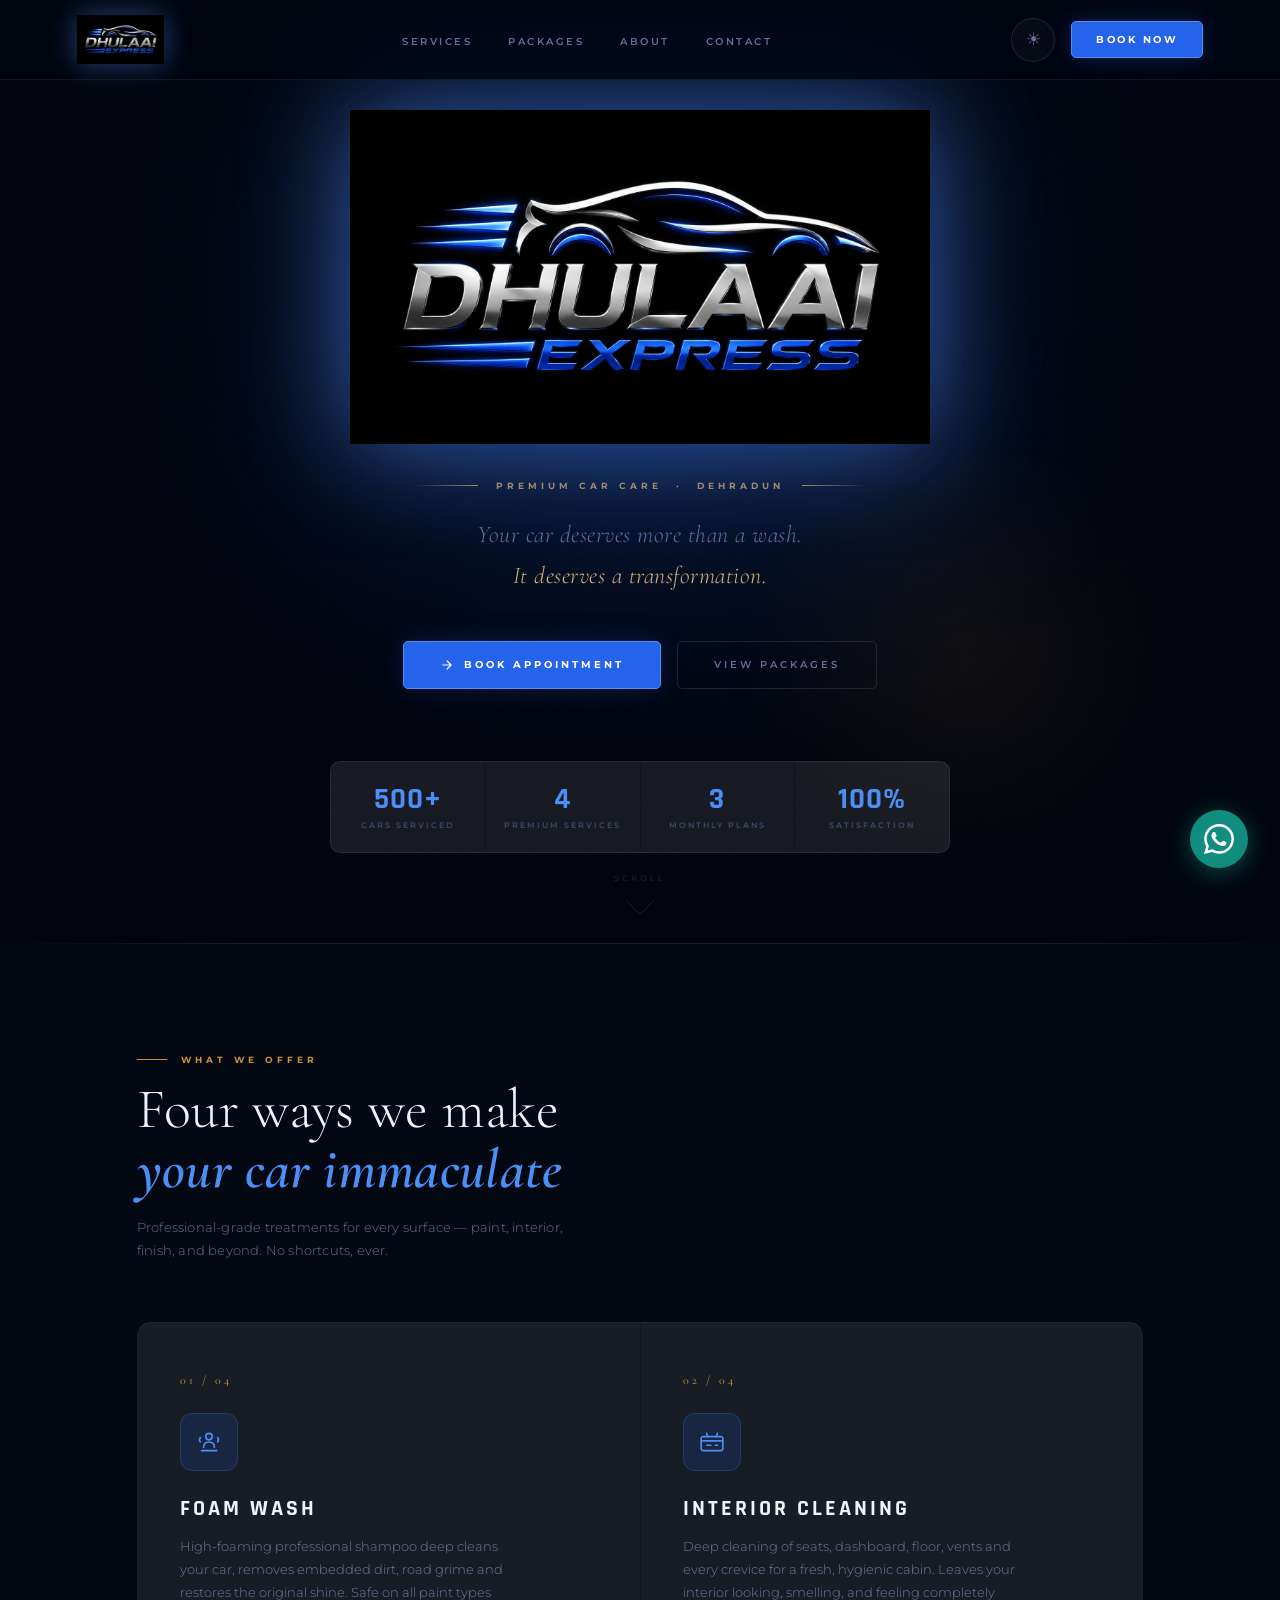
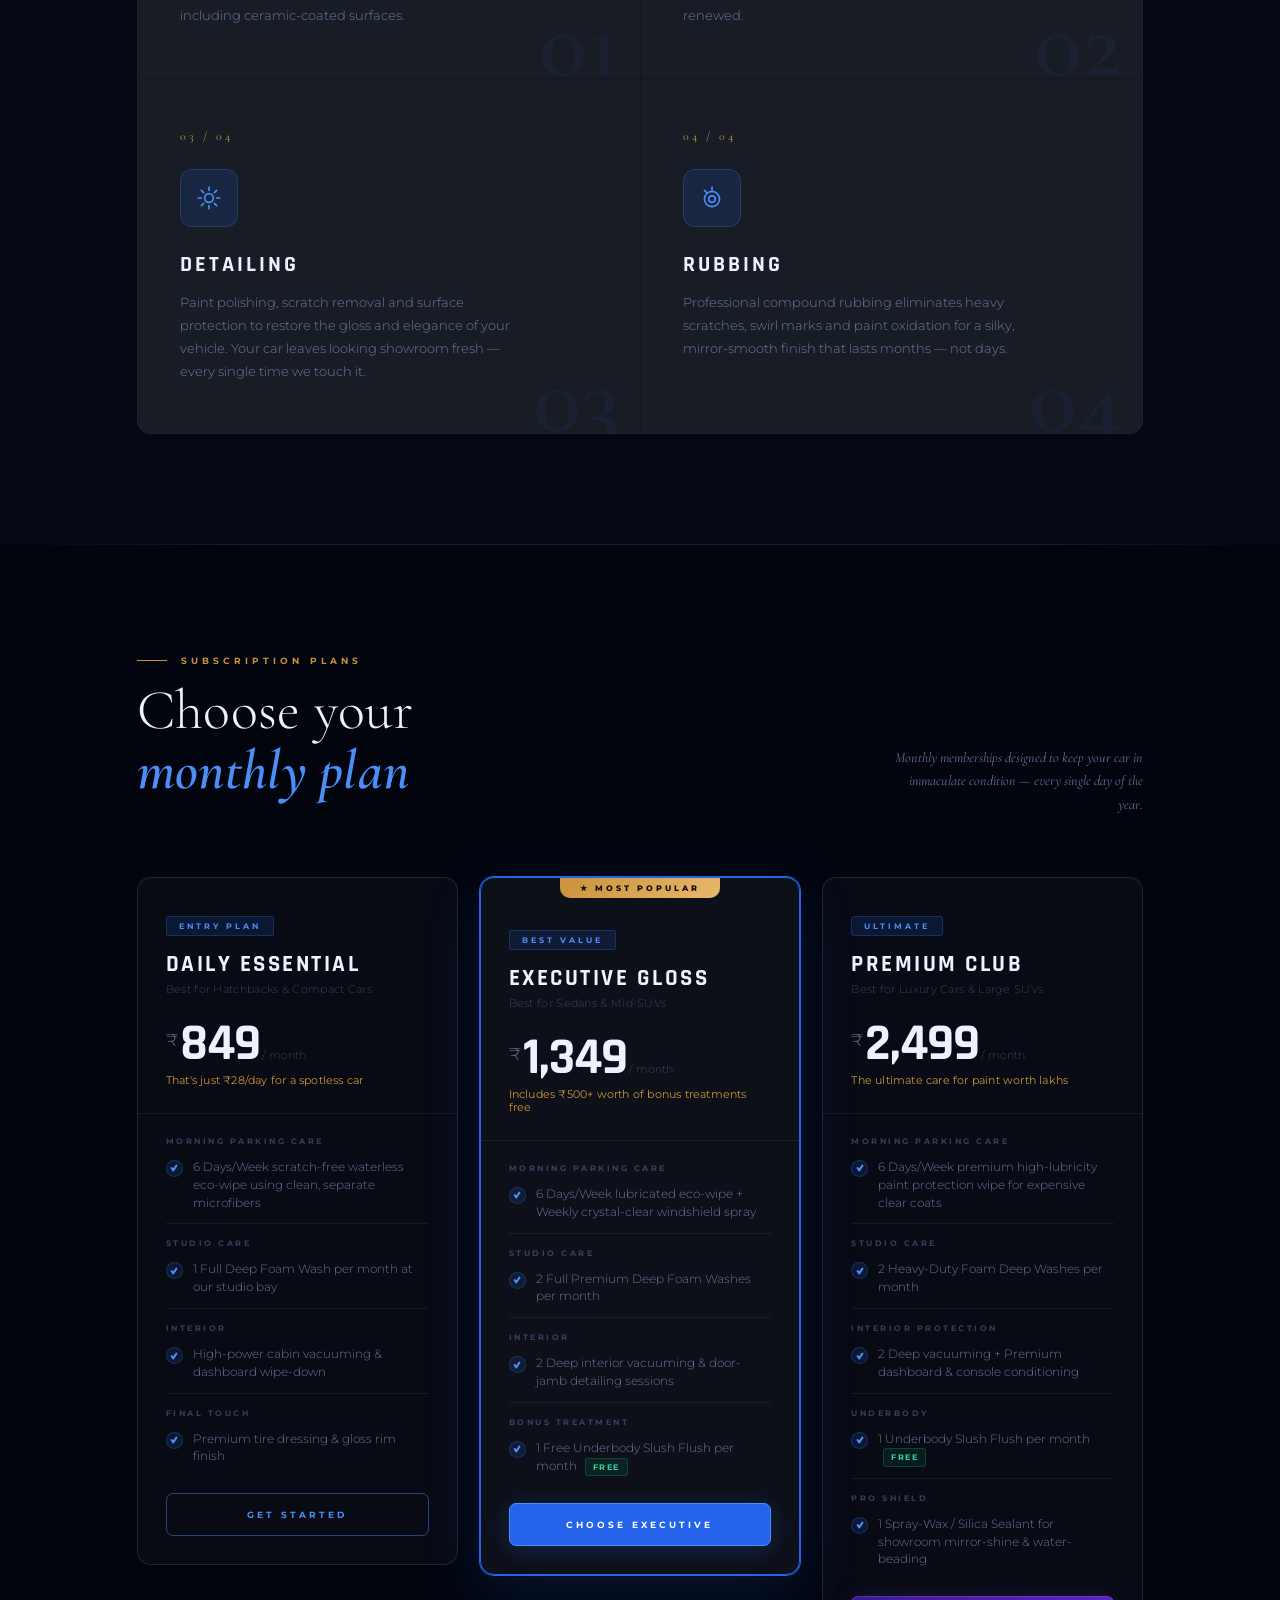
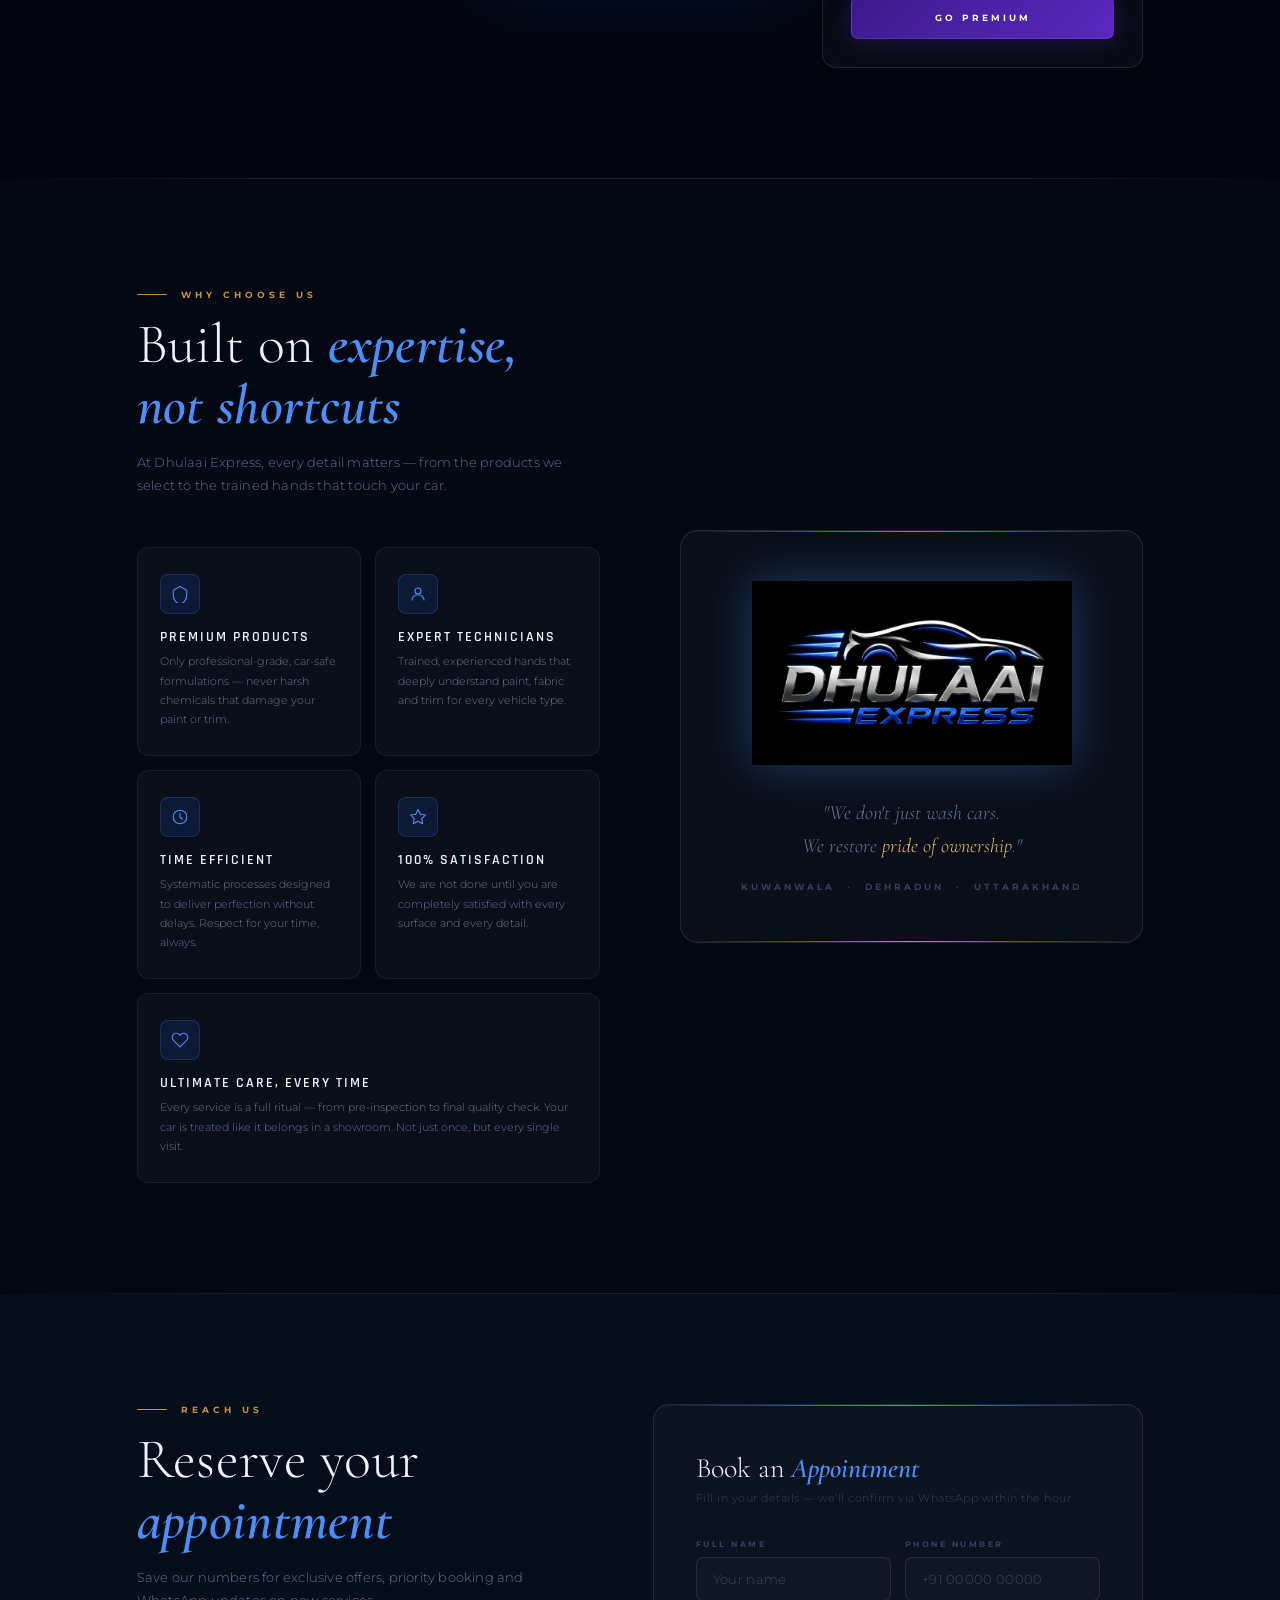
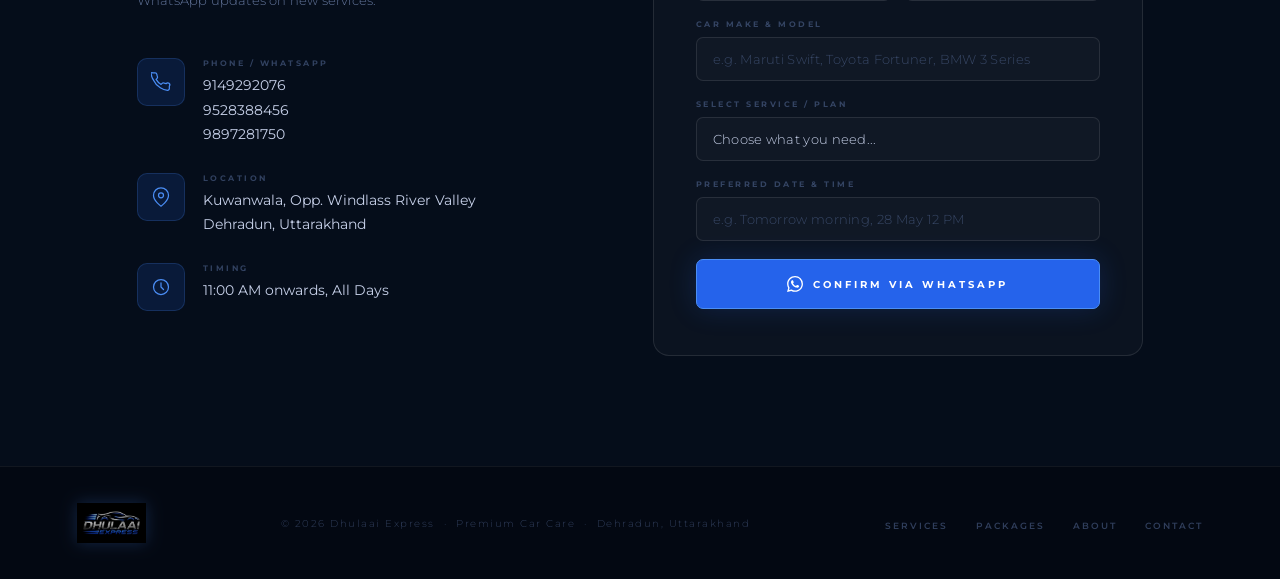
==== index.html @ 4346455c "first commit" ====
<!DOCTYPE html>
<html lang="en" data-theme="dark">
<head>
  <meta charset="UTF-8">
  <meta name="viewport" content="width=device-width, initial-scale=1.0">
  <meta name="description" content="Dhulaai Express — Premium Car Wash & Detailing in Dehradun. Foam Wash, Interior Cleaning, Detailing, Rubbing. Monthly subscription plans starting ₹849.">
  <meta name="keywords" content="car wash Dehradun, car detailing Dehradun, Dhulaai Express, premium car care">
  <meta property="og:title" content="Dhulaai Express — Premium Car Care | Dehradun">
  <meta property="og:description" content="Your car deserves more than a wash. It deserves a transformation.">
  <title>Dhulaai Express — Premium Car Care | Dehradun</title>
  <link rel="stylesheet" href="css/style.css">
</head>
<body>

  <!-- ══════════════════════════════════════════
       NAVIGATION
  ══════════════════════════════════════════ -->
  <nav class="nav">
    <a href="#" class="nav-logo" aria-label="Dhulaai Express Home">
      <img src="images/logo.png" alt="Dhulaai Express">
    </a>

    <ul class="nav-links">
      <li><a href="#services">Services</a></li>
      <li><a href="#packages">Packages</a></li>
      <li><a href="#why">About</a></li>
      <li><a href="#contact">Contact</a></li>
    </ul>

    <div class="nav-right">
      <button class="theme-toggle" id="theme-toggle" aria-label="Toggle theme">
        <span id="theme-icon">☀</span>
      </button>
      <a href="#contact" class="nav-book">Book Now</a>
    </div>
  </nav>

  <!-- ══════════════════════════════════════════
       HERO
  ══════════════════════════════════════════ -->
  <section class="hero" id="home">
    <div class="hero-glow glow-center"></div>
    <div class="hero-glow glow-gold"></div>

    <!-- LOGO -->
    <div class="hero-logo-wrap reveal">
      <img class="hero-logo" src="images/logo.png" alt="Dhulaai Express — Premium Car Care Dehradun">
    </div>

    <!-- Decorative rule -->
    <div class="hero-rule reveal delay-1">
      <span class="rule-line"></span>
      <span class="rule-text">Premium Car Care &nbsp;·&nbsp; Dehradun</span>
      <span class="rule-line right"></span>
    </div>

    <!-- Tagline -->
    <p class="hero-tagline reveal delay-2">
      Your car deserves more than a wash.<br>
      <em>It deserves a transformation.</em>
    </p>

    <!-- CTAs -->
    <div class="hero-ctas reveal delay-3">
      <a href="#contact" class="btn-primary">
        <svg width="14" height="14" viewBox="0 0 24 24" fill="none" stroke="currentColor" stroke-width="2" stroke-linecap="round" stroke-linejoin="round" aria-hidden="true">
          <path d="M5 12h14M12 5l7 7-7 7"/>
        </svg>
        Book Appointment
      </a>
      <a href="#packages" class="btn-ghost">View Packages</a>
    </div>

    <!-- Stat bar -->
    <div class="hero-stats reveal delay-4">
      <div class="h-stat">
        <div class="h-stat-num">500+</div>
        <div class="h-stat-label">Cars Serviced</div>
      </div>
      <div class="h-stat">
        <div class="h-stat-num">4</div>
        <div class="h-stat-label">Premium Services</div>
      </div>
      <div class="h-stat">
        <div class="h-stat-num">3</div>
        <div class="h-stat-label">Monthly Plans</div>
      </div>
      <div class="h-stat">
        <div class="h-stat-num">100%</div>
        <div class="h-stat-label">Satisfaction</div>
      </div>
    </div>

    <!-- Scroll hint -->
    <div class="scroll-hint" aria-hidden="true">
      <span>Scroll</span>
      <div class="scroll-arrow"></div>
    </div>
  </section>

  <div class="divider"></div>

  <!-- ══════════════════════════════════════════
       SERVICES
  ══════════════════════════════════════════ -->
  <section id="services">
    <div class="section-pad">
      <div class="reveal">
        <div class="eyebrow">
          <span class="eyebrow-line"></span>
          <span class="eyebrow-text">What We Offer</span>
        </div>
        <h2 class="section-title">Four ways we make<br><strong>your car immaculate</strong></h2>
        <p class="section-sub">Professional-grade treatments for every surface — paint, interior, finish, and beyond. No shortcuts, ever.</p>
      </div>

      <div class="services-grid">

        <!-- Foam Wash -->
        <div class="svc-card reveal delay-1">
          <span class="svc-num">01 / 04</span>
          <div class="svc-icon" aria-hidden="true">
            <svg viewBox="0 0 24 24">
              <path d="M7 17c0-3 2-5 5-5s5 2 5 5"/>
              <circle cx="12" cy="7" r="3"/>
              <path d="M5 20h14"/>
              <path d="M4 12c-1-1-1-3 0-4M20 12c1-1 1-3 0-4"/>
            </svg>
          </div>
          <h3 class="svc-name">Foam Wash</h3>
          <p class="svc-desc">High-foaming professional shampoo deep cleans your car, removes embedded dirt, road grime and restores the original shine. Safe on all paint types including ceramic-coated surfaces.</p>
          <span class="svc-ghost" aria-hidden="true">01</span>
        </div>

        <!-- Interior Cleaning -->
        <div class="svc-card reveal delay-2">
          <span class="svc-num">02 / 04</span>
          <div class="svc-icon" aria-hidden="true">
            <svg viewBox="0 0 24 24">
              <rect x="2" y="7" width="20" height="13" rx="2"/>
              <path d="M2 11h20"/>
              <path d="M7 15h4M15 15h2"/>
              <path d="M7 4l1 3M17 4l-1 3"/>
            </svg>
          </div>
          <h3 class="svc-name">Interior Cleaning</h3>
          <p class="svc-desc">Deep cleaning of seats, dashboard, floor, vents and every crevice for a fresh, hygienic cabin. Leaves your interior looking, smelling, and feeling completely renewed.</p>
          <span class="svc-ghost" aria-hidden="true">02</span>
        </div>

        <!-- Detailing -->
        <div class="svc-card reveal delay-3">
          <span class="svc-num">03 / 04</span>
          <div class="svc-icon" aria-hidden="true">
            <svg viewBox="0 0 24 24">
              <circle cx="12" cy="12" r="4"/>
              <path d="M12 2v3M12 19v3M2 12h3M19 12h3"/>
              <path d="M4.93 4.93l2.12 2.12M16.95 16.95l2.12 2.12M4.93 19.07l2.12-2.12M16.95 7.05l2.12-2.12"/>
            </svg>
          </div>
          <h3 class="svc-name">Detailing</h3>
          <p class="svc-desc">Paint polishing, scratch removal and surface protection to restore the gloss and elegance of your vehicle. Your car leaves looking showroom fresh — every single time we touch it.</p>
          <span class="svc-ghost" aria-hidden="true">03</span>
        </div>

        <!-- Rubbing -->
        <div class="svc-card reveal delay-4">
          <span class="svc-num">04 / 04</span>
          <div class="svc-icon" aria-hidden="true">
            <svg viewBox="0 0 24 24">
              <circle cx="12" cy="13" r="7"/>
              <circle cx="12" cy="13" r="3"/>
              <path d="M12 2v4M5 5l2.5 2.5"/>
            </svg>
          </div>
          <h3 class="svc-name">Rubbing</h3>
          <p class="svc-desc">Professional compound rubbing eliminates heavy scratches, swirl marks and paint oxidation for a silky, mirror-smooth finish that lasts months — not days.</p>
          <span class="svc-ghost" aria-hidden="true">04</span>
        </div>

      </div>
    </div>
  </section>

  <div class="divider"></div>

  <!-- ══════════════════════════════════════════
       PACKAGES
  ══════════════════════════════════════════ -->
  <section id="packages">
    <div class="section-pad">
      <div class="packages-header reveal">
        <div>
          <div class="eyebrow">
            <span class="eyebrow-line"></span>
            <span class="eyebrow-text">Subscription Plans</span>
          </div>
          <h2 class="section-title">Choose your<br><strong>monthly plan</strong></h2>
        </div>
        <p class="packages-note">Monthly memberships designed to keep your car in immaculate condition — every single day of the year.</p>
      </div>

      <div class="pkg-grid">

        <!-- DAILY ESSENTIAL -->
        <div class="pkg reveal delay-1">
          <div class="pkg-top">
            <span class="pkg-tier-tag">Entry Plan</span>
            <h3 class="pkg-name">Daily Essential</h3>
            <p class="pkg-ideal">Best for Hatchbacks &amp; Compact Cars</p>
            <div class="pkg-price-row">
              <span class="pkg-symbol">₹</span>
              <span class="pkg-amount">849</span>
              <span class="pkg-per">/ month</span>
            </div>
            <p class="pkg-note">That's just ₹28/day for a spotless car</p>
          </div>
          <div class="pkg-body">
            <p class="pkg-group-label">Morning Parking Care</p>
            <div class="pkg-feat">
              <div class="feat-check"><svg viewBox="0 0 10 10"><polyline points="2,5 4,8 8,2"/></svg></div>
              <span class="feat-text">6 Days/Week scratch-free waterless eco-wipe using clean, separate microfibers</span>
            </div>
            <p class="pkg-group-label">Studio Care</p>
            <div class="pkg-feat">
              <div class="feat-check"><svg viewBox="0 0 10 10"><polyline points="2,5 4,8 8,2"/></svg></div>
              <span class="feat-text">1 Full Deep Foam Wash per month at our studio bay</span>
            </div>
            <p class="pkg-group-label">Interior</p>
            <div class="pkg-feat">
              <div class="feat-check"><svg viewBox="0 0 10 10"><polyline points="2,5 4,8 8,2"/></svg></div>
              <span class="feat-text">High-power cabin vacuuming &amp; dashboard wipe-down</span>
            </div>
            <p class="pkg-group-label">Final Touch</p>
            <div class="pkg-feat">
              <div class="feat-check"><svg viewBox="0 0 10 10"><polyline points="2,5 4,8 8,2"/></svg></div>
              <span class="feat-text">Premium tire dressing &amp; gloss rim finish</span>
            </div>
            <a href="#contact" class="pkg-btn pkg-btn-outline">Get Started</a>
          </div>
        </div>

        <!-- EXECUTIVE GLOSS — FEATURED -->
        <div class="pkg featured reveal delay-2">
          <div class="popular-badge">★ Most Popular</div>
          <div class="pkg-top">
            <span class="pkg-tier-tag">Best Value</span>
            <h3 class="pkg-name">Executive Gloss</h3>
            <p class="pkg-ideal">Best for Sedans &amp; Mid-SUVs</p>
            <div class="pkg-price-row">
              <span class="pkg-symbol">₹</span>
              <span class="pkg-amount">1,349</span>
              <span class="pkg-per">/ month</span>
            </div>
            <p class="pkg-note">Includes ₹500+ worth of bonus treatments free</p>
          </div>
          <div class="pkg-body">
            <p class="pkg-group-label">Morning Parking Care</p>
            <div class="pkg-feat">
              <div class="feat-check"><svg viewBox="0 0 10 10"><polyline points="2,5 4,8 8,2"/></svg></div>
              <span class="feat-text">6 Days/Week lubricated eco-wipe + Weekly crystal-clear windshield spray</span>
            </div>
            <p class="pkg-group-label">Studio Care</p>
            <div class="pkg-feat">
              <div class="feat-check"><svg viewBox="0 0 10 10"><polyline points="2,5 4,8 8,2"/></svg></div>
              <span class="feat-text">2 Full Premium Deep Foam Washes per month</span>
            </div>
            <p class="pkg-group-label">Interior</p>
            <div class="pkg-feat">
              <div class="feat-check"><svg viewBox="0 0 10 10"><polyline points="2,5 4,8 8,2"/></svg></div>
              <span class="feat-text">2 Deep interior vacuuming &amp; door-jamb detailing sessions</span>
            </div>
            <p class="pkg-group-label">Bonus Treatment</p>
            <div class="pkg-feat">
              <div class="feat-check"><svg viewBox="0 0 10 10"><polyline points="2,5 4,8 8,2"/></svg></div>
              <span class="feat-text">1 Free Underbody Slush Flush per month <span class="free-pill">Free</span></span>
            </div>
            <a href="#contact" class="pkg-btn pkg-btn-primary">Choose Executive</a>
          </div>
        </div>

        <!-- PREMIUM CLUB -->
        <div class="pkg reveal delay-3">
          <div class="pkg-top">
            <span class="pkg-tier-tag">Ultimate</span>
            <h3 class="pkg-name">Premium Club</h3>
            <p class="pkg-ideal">Best for Luxury Cars &amp; Large SUVs</p>
            <div class="pkg-price-row">
              <span class="pkg-symbol">₹</span>
              <span class="pkg-amount">2,499</span>
              <span class="pkg-per">/ month</span>
            </div>
            <p class="pkg-note">The ultimate care for paint worth lakhs</p>
          </div>
          <div class="pkg-body">
            <p class="pkg-group-label">Morning Parking Care</p>
            <div class="pkg-feat">
              <div class="feat-check"><svg viewBox="0 0 10 10"><polyline points="2,5 4,8 8,2"/></svg></div>
              <span class="feat-text">6 Days/Week premium high-lubricity paint protection wipe for expensive clear coats</span>
            </div>
            <p class="pkg-group-label">Studio Care</p>
            <div class="pkg-feat">
              <div class="feat-check"><svg viewBox="0 0 10 10"><polyline points="2,5 4,8 8,2"/></svg></div>
              <span class="feat-text">2 Heavy-Duty Foam Deep Washes per month</span>
            </div>
            <p class="pkg-group-label">Interior Protection</p>
            <div class="pkg-feat">
              <div class="feat-check"><svg viewBox="0 0 10 10"><polyline points="2,5 4,8 8,2"/></svg></div>
              <span class="feat-text">2 Deep vacuuming + Premium dashboard &amp; console conditioning</span>
            </div>
            <p class="pkg-group-label">Underbody</p>
            <div class="pkg-feat">
              <div class="feat-check"><svg viewBox="0 0 10 10"><polyline points="2,5 4,8 8,2"/></svg></div>
              <span class="feat-text">1 Underbody Slush Flush per month <span class="free-pill">Free</span></span>
            </div>
            <p class="pkg-group-label">Pro Shield</p>
            <div class="pkg-feat">
              <div class="feat-check"><svg viewBox="0 0 10 10"><polyline points="2,5 4,8 8,2"/></svg></div>
              <span class="feat-text">1 Spray-Wax / Silica Sealant for showroom mirror-shine &amp; water-beading</span>
            </div>
            <a href="#contact" class="pkg-btn pkg-btn-premium">Go Premium</a>
          </div>
        </div>

      </div>
    </div>
  </section>

  <div class="divider"></div>

  <!-- ══════════════════════════════════════════
       WHY US
  ══════════════════════════════════════════ -->
  <section id="why">
    <div class="section-pad">
      <div class="why-layout">

        <div class="why-left">
          <div class="reveal">
            <div class="eyebrow">
              <span class="eyebrow-line"></span>
              <span class="eyebrow-text">Why Choose Us</span>
            </div>
            <h2 class="section-title">Built on <strong>expertise,<br>not shortcuts</strong></h2>
            <p class="section-sub">At Dhulaai Express, every detail matters — from the products we select to the trained hands that touch your car.</p>
          </div>

          <div class="why-grid">
            <div class="why-card reveal delay-1">
              <div class="why-icon" aria-hidden="true">
                <svg viewBox="0 0 24 24"><path d="M12 2L3 7v7c0 5.25 3.75 10.15 9 11.25C17.25 24.15 21 19.25 21 14V7z"/></svg>
              </div>
              <h4 class="why-card-title">Premium Products</h4>
              <p class="why-card-text">Only professional-grade, car-safe formulations — never harsh chemicals that damage your paint or trim.</p>
            </div>
            <div class="why-card reveal delay-2">
              <div class="why-icon" aria-hidden="true">
                <svg viewBox="0 0 24 24"><circle cx="12" cy="8" r="4"/><path d="M4 20c0-4 3.6-7 8-7s8 3 8 7"/></svg>
              </div>
              <h4 class="why-card-title">Expert Technicians</h4>
              <p class="why-card-text">Trained, experienced hands that deeply understand paint, fabric and trim for every vehicle type.</p>
            </div>
            <div class="why-card reveal delay-3">
              <div class="why-icon" aria-hidden="true">
                <svg viewBox="0 0 24 24"><circle cx="12" cy="12" r="9"/><path d="M12 7v5l3 3"/></svg>
              </div>
              <h4 class="why-card-title">Time Efficient</h4>
              <p class="why-card-text">Systematic processes designed to deliver perfection without delays. Respect for your time, always.</p>
            </div>
            <div class="why-card reveal delay-4">
              <div class="why-icon" aria-hidden="true">
                <svg viewBox="0 0 24 24"><polygon points="12,2 15.09,8.26 22,9.27 17,14.14 18.18,21.02 12,17.77 5.82,21.02 7,14.14 2,9.27 8.91,8.26"/></svg>
              </div>
              <h4 class="why-card-title">100% Satisfaction</h4>
              <p class="why-card-text">We are not done until you are completely satisfied with every surface and every detail.</p>
            </div>
            <div class="why-card wide reveal delay-5">
              <div class="why-icon" aria-hidden="true">
                <svg viewBox="0 0 24 24"><path d="M20.84 4.61a5.5 5.5 0 00-7.78 0L12 5.67l-1.06-1.06a5.5 5.5 0 00-7.78 7.78l1.06 1.06L12 21.23l7.78-7.78 1.06-1.06a5.5 5.5 0 000-7.78z"/></svg>
              </div>
              <h4 class="why-card-title">Ultimate Care, Every Time</h4>
              <p class="why-card-text">Every service is a full ritual — from pre-inspection to final quality check. Your car is treated like it belongs in a showroom. Not just once, but every single visit.</p>
            </div>
          </div>
        </div>

        <div class="why-right reveal delay-2">
          <div class="why-quote-box">
            <img class="why-logo" src="images/logo.png" alt="Dhulaai Express">
            <p class="why-quote">"We don't just wash cars.<br>We restore <em>pride of ownership</em>."</p>
            <p class="why-location">Kuwanwala &nbsp;·&nbsp; Dehradun &nbsp;·&nbsp; Uttarakhand</p>
          </div>
        </div>

      </div>
    </div>
  </section>

  <div class="divider"></div>

  <!-- ══════════════════════════════════════════
       CONTACT
  ══════════════════════════════════════════ -->
  <section id="contact">
    <div class="section-pad">
      <div class="contact-grid">

        <!-- Contact Info -->
        <div class="reveal">
          <div class="eyebrow">
            <span class="eyebrow-line"></span>
            <span class="eyebrow-text">Reach Us</span>
          </div>
          <h2 class="section-title">Reserve your<br><strong>appointment</strong></h2>
          <p class="section-sub">Save our numbers for exclusive offers, priority booking and WhatsApp updates on new services.</p>

          <div class="contact-items">
            <div class="c-item">
              <div class="c-icon" aria-hidden="true">
                <svg viewBox="0 0 24 24"><path d="M22 16.92v3a2 2 0 01-2.18 2 19.79 19.79 0 01-8.63-3.07A19.5 19.5 0 013.07 9.81a19.79 19.79 0 01-3.07-8.67A2 2 0 012 1h3a2 2 0 012 1.72c.127.96.361 1.903.7 2.81a2 2 0 01-.45 2.11L6.09 8.91a16 16 0 006 6l1.27-1.27a2 2 0 012.11-.45c.907.339 1.85.573 2.81.7A2 2 0 0122 16.92z"/></svg>
              </div>
              <div>
                <p class="c-label">Phone / WhatsApp</p>
                <div class="c-val">
                  <a href="tel:+919149292076" style="color:inherit;text-decoration:none;">9149292076</a><br>
                  <a href="tel:+919528388456" style="color:inherit;text-decoration:none;">9528388456</a><br>
                  <a href="tel:+919897281750" style="color:inherit;text-decoration:none;">9897281750</a>
                </div>
              </div>
            </div>
            <div class="c-item">
              <div class="c-icon" aria-hidden="true">
                <svg viewBox="0 0 24 24"><path d="M21 10c0 7-9 13-9 13s-9-6-9-13a9 9 0 0118 0z"/><circle cx="12" cy="10" r="3"/></svg>
              </div>
              <div>
                <p class="c-label">Location</p>
                <div class="c-val">Kuwanwala, Opp. Windlass River Valley<br>Dehradun, Uttarakhand</div>
              </div>
            </div>
            <div class="c-item">
              <div class="c-icon" aria-hidden="true">
                <svg viewBox="0 0 24 24"><circle cx="12" cy="12" r="9"/><path d="M12 7v5l3 3"/></svg>
              </div>
              <div>
                <p class="c-label">Timing</p>
                <div class="c-val">11:00 AM onwards, All Days</div>
              </div>
            </div>
          </div>
        </div>

        <!-- Booking Form -->
        <div class="form-box reveal delay-2">
          <h3 class="form-heading">Book an <strong>Appointment</strong></h3>
          <p class="form-sub">Fill in your details — we'll confirm via WhatsApp within the hour</p>

          <div class="form-row">
            <div class="form-group">
              <label class="f-label" for="f-name">Full Name</label>
              <input class="f-input" id="f-name" type="text" placeholder="Your name" autocomplete="name">
            </div>
            <div class="form-group">
              <label class="f-label" for="f-phone">Phone Number</label>
              <input class="f-input" id="f-phone" type="tel" placeholder="+91 00000 00000" autocomplete="tel">
            </div>
          </div>
          <div class="form-group">
            <label class="f-label" for="f-car">Car Make &amp; Model</label>
            <input class="f-input" id="f-car" type="text" placeholder="e.g. Maruti Swift, Toyota Fortuner, BMW 3 Series">
          </div>
          <div class="form-group">
            <label class="f-label" for="f-service">Select Service / Plan</label>
            <select class="f-input" id="f-service">
              <option value="">Choose what you need...</option>
              <optgroup label="One-Time Services">
                <option value="Foam Wash">Foam Wash</option>
                <option value="Interior Cleaning">Interior Cleaning</option>
                <option value="Detailing">Detailing</option>
                <option value="Rubbing">Rubbing</option>
              </optgroup>
              <optgroup label="Monthly Subscription Plans">
                <option value="Daily Essential — ₹849/month">Daily Essential — ₹849/month</option>
                <option value="Executive Gloss — ₹1,349/month">Executive Gloss — ₹1,349/month</option>
                <option value="Premium Club — ₹2,499/month">Premium Club — ₹2,499/month</option>
              </optgroup>
            </select>
          </div>
          <div class="form-group">
            <label class="f-label" for="f-timing">Preferred Date &amp; Time</label>
            <input class="f-input" id="f-timing" type="text" placeholder="e.g. Tomorrow morning, 28 May 12 PM">
          </div>
          <button class="form-submit" id="form-submit" type="button">
            <svg width="16" height="16" viewBox="0 0 24 24" fill="white" aria-hidden="true"><path d="M17.472 14.382c-.297-.149-1.758-.867-2.03-.967-.273-.099-.471-.148-.67.15-.197.297-.767.966-.94 1.164-.173.199-.347.223-.644.075-.297-.15-1.255-.463-2.39-1.475-.883-.788-1.48-1.761-1.653-2.059-.173-.297-.018-.458.13-.606.134-.133.298-.347.446-.52.149-.174.198-.298.298-.497.099-.198.05-.371-.025-.52-.075-.149-.669-1.612-.916-2.207-.242-.579-.487-.5-.669-.51-.173-.008-.371-.01-.57-.01-.198 0-.52.074-.792.372-.272.297-1.04 1.016-1.04 2.479 0 1.462 1.065 2.875 1.213 3.074.149.198 2.096 3.2 5.077 4.487.709.306 1.262.489 1.694.625.712.227 1.36.195 1.871.118.571-.085 1.758-.719 2.006-1.413.248-.694.248-1.289.173-1.413-.074-.124-.272-.198-.57-.347m-5.421 7.403h-.004a9.87 9.87 0 01-5.031-1.378l-.361-.214-3.741.982.998-3.648-.235-.374a9.86 9.86 0 01-1.51-5.26c.001-5.45 4.436-9.884 9.888-9.884 2.64 0 5.122 1.03 6.988 2.898a9.825 9.825 0 012.893 6.994c-.003 5.45-4.437 9.884-9.885 9.884m8.413-18.297A11.815 11.815 0 0012.05 0C5.495 0 .16 5.335.157 11.892c0 2.096.547 4.142 1.588 5.945L.057 24l6.305-1.654a11.882 11.882 0 005.683 1.448h.005c6.554 0 11.89-5.335 11.893-11.893a11.821 11.821 0 00-3.48-8.413Z"/></svg>
            Confirm via WhatsApp
          </button>
        </div>

      </div>
    </div>
  </section>

  <!-- ══════════════════════════════════════════
       FOOTER
  ══════════════════════════════════════════ -->
  <footer>
    <div class="footer-inner">
      <img class="footer-logo" src="images/logo.png" alt="Dhulaai Express">
      <p class="footer-copy">© 2026 Dhulaai Express &nbsp;·&nbsp; Premium Car Care &nbsp;·&nbsp; Dehradun, Uttarakhand</p>
      <ul class="footer-links">
        <li><a href="#services">Services</a></li>
        <li><a href="#packages">Packages</a></li>
        <li><a href="#why">About</a></li>
        <li><a href="#contact">Contact</a></li>
      </ul>
    </div>
  </footer>

  <!-- WhatsApp Float -->
  <a href="https://wa.me/919149292076" class="wa-float" target="_blank" rel="noopener" aria-label="Chat on WhatsApp">
    <svg viewBox="0 0 24 24" xmlns="http://www.w3.org/2000/svg" aria-hidden="true">
      <path d="M17.472 14.382c-.297-.149-1.758-.867-2.03-.967-.273-.099-.471-.148-.67.15-.197.297-.767.966-.94 1.164-.173.199-.347.223-.644.075-.297-.15-1.255-.463-2.39-1.475-.883-.788-1.48-1.761-1.653-2.059-.173-.297-.018-.458.13-.606.134-.133.298-.347.446-.52.149-.174.198-.298.298-.497.099-.198.05-.371-.025-.52-.075-.149-.669-1.612-.916-2.207-.242-.579-.487-.5-.669-.51-.173-.008-.371-.01-.57-.01-.198 0-.52.074-.792.372-.272.297-1.04 1.016-1.04 2.479 0 1.462 1.065 2.875 1.213 3.074.149.198 2.096 3.2 5.077 4.487.709.306 1.262.489 1.694.625.712.227 1.36.195 1.871.118.571-.085 1.758-.719 2.006-1.413.248-.694.248-1.289.173-1.413-.074-.124-.272-.198-.57-.347m-5.421 7.403h-.004a9.87 9.87 0 01-5.031-1.378l-.361-.214-3.741.982.998-3.648-.235-.374a9.86 9.86 0 01-1.51-5.26c.001-5.45 4.436-9.884 9.888-9.884 2.64 0 5.122 1.03 6.988 2.898a9.825 9.825 0 012.893 6.994c-.003 5.45-4.437 9.884-9.885 9.884m8.413-18.297A11.815 11.815 0 0012.05 0C5.495 0 .16 5.335.157 11.892c0 2.096.547 4.142 1.588 5.945L.057 24l6.305-1.654a11.882 11.882 0 005.683 1.448h.005c6.554 0 11.89-5.335 11.893-11.893a11.821 11.821 0 00-3.48-8.413Z"/>
    </svg>
  </a>

  <script src="js/main.js"></script>
</body>
</html>
---- css/style.css ----
/* ============================================================
   DHULAAI EXPRESS — Premium Car Care | Dehradun
   Main Stylesheet — Light & Dark Theme
   ============================================================ */

@import url('https://fonts.googleapis.com/css2?family=Cormorant+Garamond:ital,wght@0,300;0,400;0,500;0,600;1,300;1,400;1,600&family=Montserrat:wght@300;400;500;600;700;800&family=Rajdhani:wght@400;500;600;700&display=swap');

/* ── RESET ── */
*, *::before, *::after { margin: 0; padding: 0; box-sizing: border-box; }
html { scroll-behavior: smooth; font-size: 16px; }
body { font-family: var(--font-sans); overflow-x: hidden; -webkit-font-smoothing: antialiased; transition: background 0.4s ease, color 0.4s ease; }
img { display: block; max-width: 100%; }
a { text-decoration: none; }
ul { list-style: none; }

/* ============================================================
   DARK THEME (default)
   ============================================================ */
:root,
[data-theme="dark"] {
  --bg:              #02050E;
  --bg2:             #030812;
  --bg3:             #050D1A;
  --bg4:             #070F20;

  --blue:            #1A56DB;
  --blue-mid:        #2563EB;
  --blue-bright:     #4B8EF5;
  --blue-glow:       rgba(37,99,235,0.15);
  --blue-glow-strong:rgba(37,99,235,0.28);
  --blue-border:     rgba(75,142,245,0.2);
  --blue-border-str: rgba(75,142,245,0.45);

  --gold:            #C9923A;
  --gold-light:      #E8B86D;
  --gold-pale:       rgba(201,146,58,0.1);

  --silver:          #A8B8D0;
  --silver-light:    #C8D8F0;

  --white:           #EEF2FF;
  --text:            rgba(220,230,255,0.9);
  --text-muted:      rgba(160,185,240,0.6);
  --text-dim:        rgba(120,150,210,0.38);

  --surface:         rgba(255,255,255,0.026);
  --surface2:        rgba(255,255,255,0.045);
  --surface3:        rgba(255,255,255,0.065);
  --border:          rgba(255,255,255,0.06);
  --border2:         rgba(255,255,255,0.1);
  --border3:         rgba(255,255,255,0.14);

  --nav-bg:          rgba(2,5,14,0.8);
  --card-bg:         rgba(255,255,255,0.026);
  --card-hover:      rgba(255,255,255,0.048);
  --input-bg:        rgba(255,255,255,0.025);

  --shadow-card:     0 24px 64px rgba(0,0,0,0.5);
  --shadow-glow:     0 0 40px rgba(37,99,235,0.25);

  --font-serif:      'Cormorant Garamond', Georgia, serif;
  --font-sans:       'Montserrat', sans-serif;
  --font-display:    'Rajdhani', sans-serif;

  /* Theme toggle icon */
  --toggle-icon:     '☀';
}

/* ============================================================
   LIGHT THEME
   ============================================================ */
[data-theme="light"] {
  --bg:              #F0F4FF;
  --bg2:             #E8EEFF;
  --bg3:             #DDE5FF;
  --bg4:             #F5F8FF;

  --blue:            #1A4FC4;
  --blue-mid:        #2356D4;
  --blue-bright:     #1E4FC8;
  --blue-glow:       rgba(35,86,212,0.08);
  --blue-glow-strong:rgba(35,86,212,0.15);
  --blue-border:     rgba(35,86,212,0.2);
  --blue-border-str: rgba(35,86,212,0.4);

  --gold:            #B07A20;
  --gold-light:      #C99030;
  --gold-pale:       rgba(176,122,32,0.08);

  --silver:          #4A5A7A;
  --silver-light:    #3A4A6A;

  --white:           #0D1B3E;
  --text:            rgba(15,30,70,0.88);
  --text-muted:      rgba(40,65,130,0.6);
  --text-dim:        rgba(60,90,160,0.4);

  --surface:         rgba(255,255,255,0.7);
  --surface2:        rgba(255,255,255,0.85);
  --surface3:        rgba(255,255,255,0.95);
  --border:          rgba(30,60,150,0.1);
  --border2:         rgba(30,60,150,0.15);
  --border3:         rgba(30,60,150,0.22);

  --nav-bg:          rgba(240,244,255,0.88);
  --card-bg:         rgba(255,255,255,0.7);
  --card-hover:      rgba(255,255,255,0.92);
  --input-bg:        rgba(255,255,255,0.8);

  --shadow-card:     0 12px 40px rgba(20,50,140,0.12);
  --shadow-glow:     0 0 30px rgba(35,86,212,0.12);

  --toggle-icon:     '☾';
}

/* ============================================================
   GLOBAL BACKGROUND & OVERLAYS
   ============================================================ */
body { background: var(--bg); color: var(--text); }

/* Subtle grid overlay — dark only */
[data-theme="dark"] body::after {
  content: '';
  position: fixed; inset: 0;
  background-image:
    linear-gradient(rgba(37,99,235,0.025) 1px, transparent 1px),
    linear-gradient(90deg, rgba(37,99,235,0.025) 1px, transparent 1px);
  background-size: 80px 80px;
  pointer-events: none;
  z-index: 0;
}

/* Noise texture — dark only */
[data-theme="dark"] body::before {
  content: '';
  position: fixed; inset: 0;
  background-image: url("data:image/svg+xml,%3Csvg viewBox='0 0 256 256' xmlns='http://www.w3.org/2000/svg'%3E%3Cfilter id='n'%3E%3CfeTurbulence type='fractalNoise' baseFrequency='0.9' numOctaves='4' stitchTiles='stitch'/%3E%3C/filter%3E%3Crect width='100%25' height='100%25' filter='url(%23n)' opacity='0.025'/%3E%3C/svg%3E");
  background-size: 200px;
  pointer-events: none;
  z-index: 0;
  opacity: 0.5;
}

/* ============================================================
   NAVIGATION
   ============================================================ */
.nav {
  position: fixed;
  top: 0; left: 0; right: 0;
  z-index: 1000;
  height: 80px;
  display: flex;
  align-items: center;
  justify-content: space-between;
  padding: 0 6%;
  background: var(--nav-bg);
  backdrop-filter: blur(28px) saturate(200%);
  border-bottom: 1px solid var(--border);
  transition: background 0.4s, border-color 0.4s;
}

.nav-logo img {
  height: 50px;
  width: auto;
  object-fit: contain;
}

[data-theme="dark"] .nav-logo img {
  filter: drop-shadow(0 0 14px rgba(75,142,245,0.45));
}

[data-theme="light"] .nav-logo img {
  filter: brightness(0.85) contrast(1.1) drop-shadow(0 2px 8px rgba(30,79,200,0.2));
}

.nav-links {
  display: flex;
  align-items: center;
  gap: 36px;
}

.nav-links a {
  font-family: var(--font-sans);
  font-size: 10px;
  font-weight: 600;
  letter-spacing: 2.5px;
  text-transform: uppercase;
  color: var(--text-muted);
  position: relative;
  transition: color 0.25s;
}

.nav-links a::after {
  content: '';
  position: absolute;
  bottom: -5px; left: 0; right: 0;
  height: 1px;
  background: var(--blue-bright);
  transform: scaleX(0);
  transform-origin: left;
  transition: transform 0.3s cubic-bezier(0.4,0,0.2,1);
}

.nav-links a:hover { color: var(--white); }
.nav-links a:hover::after { transform: scaleX(1); }

.nav-right {
  display: flex;
  align-items: center;
  gap: 16px;
}

/* Theme Toggle */
.theme-toggle {
  width: 44px; height: 44px;
  border-radius: 50%;
  border: 1px solid var(--border2);
  background: var(--surface);
  color: var(--text-muted);
  font-size: 17px;
  cursor: pointer;
  display: flex;
  align-items: center;
  justify-content: center;
  transition: all 0.25s;
  flex-shrink: 0;
}

.theme-toggle:hover {
  border-color: var(--blue-border-str);
  background: var(--blue-glow);
  color: var(--blue-bright);
}

/* Nav CTA */
.nav-book {
  font-family: var(--font-sans);
  font-size: 10px;
  font-weight: 700;
  letter-spacing: 2.5px;
  text-transform: uppercase;
  color: #fff;
  background: var(--blue-mid);
  padding: 11px 24px;
  border-radius: 5px;
  border: 1px solid var(--blue-bright);
  transition: all 0.25s;
  box-shadow: 0 0 24px rgba(37,99,235,0.3);
}

.nav-book:hover {
  background: var(--blue-bright);
  box-shadow: 0 0 36px rgba(75,142,245,0.5);
  transform: translateY(-1px);
  color: #fff;
}

/* ============================================================
   HERO
   ============================================================ */
.hero {
  position: relative;
  min-height: 100vh;
  display: flex;
  flex-direction: column;
  align-items: center;
  justify-content: center;
  padding: 110px 6% 90px;
  overflow: hidden;
  z-index: 1;
}

/* Ambient glows */
.hero-glow {
  position: absolute;
  border-radius: 50%;
  pointer-events: none;
  transition: opacity 0.4s;
}

.glow-center {
  width: 1000px; height: 600px;
  background: radial-gradient(ellipse, rgba(37,99,235,0.1) 0%, transparent 70%);
  top: 50%; left: 50%;
  transform: translate(-50%, -50%);
}

[data-theme="light"] .glow-center {
  background: radial-gradient(ellipse, rgba(37,99,235,0.06) 0%, transparent 70%);
}

.glow-gold {
  width: 500px; height: 400px;
  background: radial-gradient(circle, rgba(201,146,58,0.07) 0%, transparent 70%);
  bottom: 10%; right: 5%;
  animation: breathe 8s ease-in-out infinite alternate;
}

@keyframes breathe {
  from { opacity: 0.5; transform: scale(1); }
  to   { opacity: 1;   transform: scale(1.2); }
}

/* Logo */
.hero-logo-wrap {
  position: relative;
  margin-bottom: 36px;
}

.hero-logo-wrap::before {
  content: '';
  position: absolute;
  inset: -30px -60px;
  background: radial-gradient(ellipse, rgba(37,99,235,0.12), transparent 70%);
  pointer-events: none;
}

.hero-logo {
  width: min(580px, 78vw);
  height: auto;
  display: block;
  margin: 0 auto;
  animation: logo-float 5s ease-in-out infinite alternate;
}

[data-theme="dark"] .hero-logo {
  filter: drop-shadow(0 0 50px rgba(75,142,245,0.55)) drop-shadow(0 0 100px rgba(37,99,235,0.28));
}

[data-theme="light"] .hero-logo {
  filter: drop-shadow(0 4px 24px rgba(30,79,200,0.3)) brightness(0.9) contrast(1.05);
}

@keyframes logo-float {
  from { transform: translateY(0); }
  to   { transform: translateY(-10px); }
}

/* Decorative rule */
.hero-rule {
  display: flex;
  align-items: center;
  gap: 18px;
  margin-bottom: 24px;
}

.rule-line {
  height: 1px;
  width: 64px;
  background: linear-gradient(90deg, transparent, var(--gold));
}

.rule-line.right {
  background: linear-gradient(90deg, var(--gold), transparent);
}

.rule-text {
  font-family: var(--font-sans);
  font-size: 9px;
  font-weight: 700;
  letter-spacing: 4px;
  text-transform: uppercase;
  color: var(--gold);
}

/* Tagline */
.hero-tagline {
  font-family: var(--font-serif);
  font-size: clamp(18px, 2.2vw, 24px);
  font-weight: 300;
  font-style: italic;
  color: var(--text-muted);
  text-align: center;
  line-height: 1.7;
  margin-bottom: 44px;
  letter-spacing: 0.5px;
}

.hero-tagline em {
  color: var(--gold-light);
  font-style: italic;
}

/* CTAs */
.hero-ctas {
  display: flex;
  gap: 16px;
  flex-wrap: wrap;
  justify-content: center;
  margin-bottom: 72px;
}

/* Stat bar */
.hero-stats {
  display: flex;
  gap: 1px;
  background: var(--border);
  border: 1px solid var(--border2);
  border-radius: 10px;
  overflow: hidden;
  width: 100%;
  max-width: 620px;
}

.h-stat {
  flex: 1;
  background: var(--surface);
  padding: 22px 16px;
  text-align: center;
  transition: background 0.25s;
}

.h-stat:hover { background: var(--surface2); }

.h-stat-num {
  font-family: var(--font-display);
  font-size: 30px;
  font-weight: 700;
  color: var(--blue-bright);
  letter-spacing: 1px;
  line-height: 1;
  margin-bottom: 6px;
}

.h-stat-label {
  font-family: var(--font-sans);
  font-size: 8px;
  font-weight: 600;
  letter-spacing: 2px;
  text-transform: uppercase;
  color: var(--text-dim);
}

/* Scroll indicator */
.scroll-hint {
  position: absolute;
  bottom: 32px;
  left: 50%;
  transform: translateX(-50%);
  display: flex;
  flex-direction: column;
  align-items: center;
  gap: 8px;
  opacity: 0.4;
  animation: hint-fade 3s ease-in-out infinite;
}

@keyframes hint-fade {
  0%, 100% { opacity: 0.3; transform: translateX(-50%) translateY(0); }
  50%       { opacity: 0.7; transform: translateX(-50%) translateY(6px); }
}

.scroll-hint span {
  font-family: var(--font-sans);
  font-size: 8px;
  font-weight: 600;
  letter-spacing: 3px;
  text-transform: uppercase;
  color: var(--text-dim);
}

.scroll-arrow {
  width: 20px; height: 20px;
  border-right: 1px solid var(--text-dim);
  border-bottom: 1px solid var(--text-dim);
  transform: rotate(45deg);
}

/* ============================================================
   BUTTONS
   ============================================================ */
.btn-primary {
  display: inline-flex;
  align-items: center;
  gap: 10px;
  font-family: var(--font-sans);
  font-size: 10px;
  font-weight: 700;
  letter-spacing: 3px;
  text-transform: uppercase;
  color: #fff;
  background: var(--blue-mid);
  padding: 16px 36px;
  border-radius: 5px;
  border: 1px solid var(--blue-bright);
  transition: all 0.3s;
  position: relative;
  overflow: hidden;
  box-shadow: 0 0 28px rgba(37,99,235,0.2);
}

.btn-primary::before {
  content: '';
  position: absolute;
  top: 0; left: -100%; width: 100%; height: 100%;
  background: linear-gradient(90deg, transparent, rgba(255,255,255,0.06), transparent);
  transition: left 0.5s;
}

.btn-primary:hover::before { left: 100%; }
.btn-primary:hover {
  background: var(--blue-bright);
  box-shadow: 0 0 48px rgba(75,142,245,0.45);
  transform: translateY(-2px);
  color: #fff;
}

.btn-primary svg { flex-shrink: 0; }

.btn-ghost {
  display: inline-flex;
  align-items: center;
  gap: 10px;
  font-family: var(--font-sans);
  font-size: 10px;
  font-weight: 600;
  letter-spacing: 3px;
  text-transform: uppercase;
  color: var(--text-muted);
  background: transparent;
  padding: 16px 36px;
  border-radius: 5px;
  border: 1px solid var(--border2);
  transition: all 0.3s;
}

.btn-ghost:hover {
  border-color: var(--blue-border-str);
  color: var(--white);
  background: var(--blue-glow);
}

/* ============================================================
   SECTION SHARED
   ============================================================ */
section { position: relative; z-index: 1; }

.section-pad {
  max-width: 1160px;
  margin: 0 auto;
  padding: 110px 6%;
}

.eyebrow {
  display: flex;
  align-items: center;
  gap: 14px;
  margin-bottom: 14px;
}

.eyebrow-line {
  width: 30px; height: 1px;
  background: var(--gold);
  flex-shrink: 0;
}

.eyebrow-text {
  font-family: var(--font-sans);
  font-size: 9px;
  font-weight: 700;
  letter-spacing: 4px;
  text-transform: uppercase;
  color: var(--gold);
}

.section-title {
  font-family: var(--font-serif);
  font-size: clamp(36px, 5vw, 56px);
  font-weight: 300;
  color: var(--white);
  line-height: 1.08;
  margin-bottom: 16px;
  letter-spacing: 0.3px;
}

.section-title strong {
  font-weight: 600;
  font-style: italic;
  color: var(--blue-bright);
}

.section-sub {
  font-family: var(--font-sans);
  font-size: 12.5px;
  font-weight: 300;
  color: var(--text-muted);
  line-height: 1.85;
  max-width: 460px;
  letter-spacing: 0.2px;
}

.divider {
  width: 100%;
  height: 1px;
  background: linear-gradient(90deg, transparent 0%, var(--border2) 20%, var(--border2) 80%, transparent 100%);
}

/* ============================================================
   SERVICES
   ============================================================ */
#services { background: var(--bg2); }

.services-grid {
  display: grid;
  grid-template-columns: repeat(2, 1fr);
  gap: 1px;
  background: var(--border);
  border: 1px solid var(--border);
  border-radius: 14px;
  overflow: hidden;
  margin-top: 60px;
}

.svc-card {
  background: var(--card-bg);
  padding: 50px 42px;
  position: relative;
  overflow: hidden;
  transition: background 0.35s;
  cursor: default;
}

.svc-card::before {
  content: '';
  position: absolute;
  top: 0; left: 0; right: 0;
  height: 2px;
  background: linear-gradient(90deg, var(--blue), var(--blue-bright));
  transform: scaleX(0);
  transform-origin: left;
  transition: transform 0.45s cubic-bezier(0.4,0,0.2,1);
}

.svc-card:hover { background: var(--card-hover); }
.svc-card:hover::before { transform: scaleX(1); }

.svc-num {
  display: block;
  font-family: var(--font-serif);
  font-size: 12px;
  font-weight: 400;
  letter-spacing: 3px;
  color: var(--gold);
  margin-bottom: 26px;
}

.svc-icon {
  width: 58px; height: 58px;
  border: 1px solid var(--blue-border);
  border-radius: 12px;
  background: var(--blue-glow);
  display: flex;
  align-items: center;
  justify-content: center;
  margin-bottom: 24px;
  transition: all 0.35s;
}

.svc-card:hover .svc-icon {
  border-color: var(--blue-border-str);
  background: var(--blue-glow-strong);
  box-shadow: 0 0 24px rgba(37,99,235,0.3);
}

.svc-icon svg {
  width: 26px; height: 26px;
  stroke: var(--blue-bright);
  fill: none;
  stroke-width: 1.5;
  stroke-linecap: round;
  stroke-linejoin: round;
}

.svc-name {
  font-family: var(--font-display);
  font-size: 22px;
  font-weight: 700;
  letter-spacing: 3px;
  text-transform: uppercase;
  color: var(--white);
  margin-bottom: 12px;
}

.svc-desc {
  font-family: var(--font-sans);
  font-size: 12.5px;
  font-weight: 300;
  color: var(--text-muted);
  line-height: 1.85;
  max-width: 340px;
}

.svc-ghost {
  position: absolute;
  bottom: -16px; right: 20px;
  font-family: var(--font-serif);
  font-size: 100px;
  font-weight: 600;
  color: var(--blue-glow);
  line-height: 1;
  pointer-events: none;
  user-select: none;
  opacity: 0.5;
}

[data-theme="light"] .svc-ghost { opacity: 0.15; }

/* ============================================================
   PACKAGES
   ============================================================ */
#packages { background: var(--bg); }

.packages-header {
  display: flex;
  justify-content: space-between;
  align-items: flex-end;
  margin-bottom: 60px;
  gap: 40px;
}

.packages-note {
  font-family: var(--font-serif);
  font-size: 14px;
  font-style: italic;
  color: var(--text-muted);
  text-align: right;
  max-width: 260px;
  line-height: 1.7;
  flex-shrink: 0;
}

.pkg-grid {
  display: grid;
  grid-template-columns: repeat(3, 1fr);
  gap: 22px;
  align-items: start;
}

/* Package Card */
.pkg {
  border: 1px solid var(--border2);
  border-radius: 14px;
  overflow: hidden;
  background: var(--surface);
  transition: all 0.35s cubic-bezier(0.4,0,0.2,1);
  position: relative;
}

.pkg:hover {
  transform: translateY(-10px);
  box-shadow: var(--shadow-card);
  border-color: var(--blue-border);
}

.pkg.featured {
  border-color: var(--blue-mid);
  background: var(--surface2);
  box-shadow: 0 0 0 1px var(--blue-mid), 0 20px 60px rgba(26,86,219,0.18);
}

.pkg.featured:hover {
  box-shadow: 0 0 0 1px var(--blue-bright), 0 40px 100px rgba(37,99,235,0.3);
}

.popular-badge {
  position: absolute;
  top: 0; left: 50%;
  transform: translateX(-50%);
  background: linear-gradient(135deg, var(--gold), var(--gold-light));
  color: #180E00;
  font-family: var(--font-sans);
  font-size: 8px;
  font-weight: 800;
  letter-spacing: 3px;
  text-transform: uppercase;
  padding: 5px 20px;
  border-radius: 0 0 10px 10px;
  white-space: nowrap;
}

.pkg-top {
  padding: 36px 28px 26px;
  border-bottom: 1px solid var(--border);
}

.pkg.featured .pkg-top { padding-top: 50px; }

.pkg-tier-tag {
  display: inline-block;
  font-family: var(--font-sans);
  font-size: 8px;
  font-weight: 700;
  letter-spacing: 3px;
  text-transform: uppercase;
  color: var(--blue-bright);
  border: 1px solid var(--blue-border);
  padding: 4px 12px;
  border-radius: 3px;
  margin-bottom: 14px;
  background: var(--blue-glow);
}

.pkg-name {
  font-family: var(--font-display);
  font-size: 23px;
  font-weight: 700;
  letter-spacing: 2.5px;
  text-transform: uppercase;
  color: var(--white);
  margin-bottom: 4px;
}

.pkg-ideal {
  font-family: var(--font-sans);
  font-size: 10.5px;
  font-weight: 300;
  color: var(--text-dim);
  margin-bottom: 22px;
  letter-spacing: 0.3px;
}

.pkg-price-row {
  display: flex;
  align-items: baseline;
  gap: 2px;
  margin-bottom: 4px;
}

.pkg-symbol {
  font-family: var(--font-sans);
  font-size: 17px;
  font-weight: 300;
  color: var(--text-muted);
  align-self: flex-start;
  margin-top: 12px;
}

.pkg-amount {
  font-family: var(--font-display);
  font-size: 52px;
  font-weight: 700;
  color: var(--white);
  line-height: 1;
  letter-spacing: -1px;
}

.pkg-per {
  font-family: var(--font-sans);
  font-size: 10.5px;
  color: var(--text-dim);
  font-weight: 300;
  padding-bottom: 8px;
  align-self: flex-end;
}

.pkg-note {
  font-family: var(--font-sans);
  font-size: 10.5px;
  font-weight: 400;
  color: var(--gold);
  letter-spacing: 0.2px;
}

/* Package body */
.pkg-body { padding: 22px 28px 28px; }

.pkg-group-label {
  font-family: var(--font-sans);
  font-size: 8px;
  font-weight: 700;
  letter-spacing: 2.5px;
  text-transform: uppercase;
  color: var(--text-dim);
  padding: 14px 0 8px;
  border-top: 1px solid var(--border);
  margin-top: 6px;
}

.pkg-group-label:first-child {
  border-top: none;
  padding-top: 0;
  margin-top: 0;
}

.pkg-feat {
  display: flex;
  align-items: flex-start;
  gap: 10px;
  padding: 5px 0;
}

.feat-check {
  width: 17px; height: 17px;
  border-radius: 50%;
  background: var(--blue-glow);
  border: 1px solid var(--blue-border);
  display: flex;
  align-items: center;
  justify-content: center;
  flex-shrink: 0;
  margin-top: 1px;
}

.feat-check svg {
  width: 8px; height: 8px;
  stroke: var(--blue-bright);
  stroke-width: 2.5;
  fill: none;
  stroke-linecap: round;
  stroke-linejoin: round;
}

.feat-text {
  font-family: var(--font-sans);
  font-size: 11.5px;
  font-weight: 300;
  color: var(--text-muted);
  line-height: 1.55;
}

.free-pill {
  display: inline-block;
  background: rgba(16,185,129,0.1);
  border: 1px solid rgba(16,185,129,0.25);
  color: #34D399;
  font-size: 8px;
  font-weight: 700;
  letter-spacing: 1.5px;
  text-transform: uppercase;
  padding: 2px 7px;
  border-radius: 3px;
  margin-left: 5px;
  vertical-align: middle;
}

/* Package Buttons */
.pkg-btn {
  display: block;
  text-align: center;
  font-family: var(--font-sans);
  font-size: 9px;
  font-weight: 700;
  letter-spacing: 3px;
  text-transform: uppercase;
  padding: 15px;
  border-radius: 7px;
  margin-top: 22px;
  transition: all 0.3s;
  cursor: pointer;
  border: none;
}

.pkg-btn-outline {
  background: transparent;
  border: 1px solid var(--blue-border-str);
  color: var(--blue-bright);
}
.pkg-btn-outline:hover { background: var(--blue-glow); }

.pkg-btn-primary {
  background: var(--blue-mid);
  color: #fff;
  border: 1px solid var(--blue-bright);
  box-shadow: 0 4px 24px rgba(37,99,235,0.28);
}
.pkg-btn-primary:hover {
  background: var(--blue-bright);
  box-shadow: 0 8px 40px rgba(75,142,245,0.45);
  transform: translateY(-1px);
}

.pkg-btn-premium {
  background: linear-gradient(135deg, #3B1A8A, #5B28C0);
  color: #fff;
  border: 1px solid rgba(139,92,246,0.35);
  box-shadow: 0 4px 24px rgba(91,40,192,0.28);
}
.pkg-btn-premium:hover {
  box-shadow: 0 8px 40px rgba(139,92,246,0.45);
  transform: translateY(-1px);
}

/* ============================================================
   WHY US
   ============================================================ */
#why { background: var(--bg2); }

.why-layout {
  display: grid;
  grid-template-columns: 1fr 1fr;
  gap: 80px;
  align-items: center;
}

.why-grid {
  display: grid;
  grid-template-columns: 1fr 1fr;
  gap: 14px;
  margin-top: 50px;
}

.why-card {
  border: 1px solid var(--border);
  border-radius: 12px;
  padding: 26px 22px;
  background: var(--card-bg);
  transition: all 0.3s;
}

.why-card:hover {
  border-color: var(--blue-border-str);
  background: var(--card-hover);
  transform: translateY(-4px);
  box-shadow: var(--shadow-card);
}

.why-card.wide { grid-column: 1 / -1; }

.why-icon {
  width: 40px; height: 40px;
  border: 1px solid var(--blue-border);
  border-radius: 8px;
  background: var(--blue-glow);
  display: flex;
  align-items: center;
  justify-content: center;
  margin-bottom: 14px;
}

.why-icon svg {
  width: 18px; height: 18px;
  stroke: var(--blue-bright);
  fill: none;
  stroke-width: 1.5;
  stroke-linecap: round;
  stroke-linejoin: round;
}

.why-card-title {
  font-family: var(--font-display);
  font-size: 14px;
  font-weight: 600;
  letter-spacing: 2px;
  text-transform: uppercase;
  color: var(--white);
  margin-bottom: 6px;
}

.why-card-text {
  font-family: var(--font-sans);
  font-size: 11px;
  font-weight: 300;
  color: var(--text-muted);
  line-height: 1.75;
}

/* Right quote box */
.why-right {}

.why-quote-box {
  border: 1px solid var(--border2);
  border-radius: 18px;
  padding: 50px 42px;
  background: var(--surface);
  text-align: center;
  position: relative;
  overflow: hidden;
}

.why-quote-box::before {
  content: '';
  position: absolute;
  top: 0; left: 0; right: 0;
  height: 1px;
  background: linear-gradient(90deg, transparent, var(--blue-bright), transparent);
}

.why-quote-box::after {
  content: '';
  position: absolute;
  bottom: 0; left: 0; right: 0;
  height: 1px;
  background: linear-gradient(90deg, transparent, var(--gold), transparent);
}

.why-logo {
  width: 100%;
  max-width: 320px;
  height: auto;
  margin: 0 auto 32px;
  display: block;
}

[data-theme="dark"] .why-logo {
  filter: drop-shadow(0 0 24px rgba(75,142,245,0.35));
}

[data-theme="light"] .why-logo {
  filter: brightness(0.85) contrast(1.1) drop-shadow(0 2px 12px rgba(30,79,200,0.2));
}

.why-quote {
  font-family: var(--font-serif);
  font-size: 20px;
  font-style: italic;
  font-weight: 300;
  color: var(--text-muted);
  line-height: 1.65;
  margin-bottom: 18px;
}

.why-quote em { color: var(--gold-light); }

.why-location {
  font-family: var(--font-sans);
  font-size: 9px;
  font-weight: 700;
  letter-spacing: 3px;
  text-transform: uppercase;
  color: var(--text-dim);
}

/* ============================================================
   CONTACT
   ============================================================ */
#contact { background: var(--bg3); }

.contact-grid {
  display: grid;
  grid-template-columns: 1fr 1.1fr;
  gap: 70px;
  align-items: start;
}

.contact-items {
  margin-top: 46px;
  display: flex;
  flex-direction: column;
  gap: 26px;
}

.c-item {
  display: flex;
  gap: 18px;
  align-items: flex-start;
}

.c-icon {
  width: 48px; height: 48px;
  border: 1px solid var(--blue-border);
  border-radius: 10px;
  background: var(--blue-glow);
  display: flex;
  align-items: center;
  justify-content: center;
  flex-shrink: 0;
}

.c-icon svg {
  width: 20px; height: 20px;
  stroke: var(--blue-bright);
  fill: none;
  stroke-width: 1.5;
  stroke-linecap: round;
  stroke-linejoin: round;
}

.c-label {
  font-family: var(--font-sans);
  font-size: 8px;
  font-weight: 700;
  letter-spacing: 2.5px;
  text-transform: uppercase;
  color: var(--text-dim);
  margin-bottom: 5px;
}

.c-val {
  font-family: var(--font-sans);
  font-size: 14px;
  font-weight: 400;
  color: var(--text);
  line-height: 1.75;
}

/* Form */
.form-box {
  border: 1px solid var(--border2);
  border-radius: 16px;
  padding: 46px 42px;
  background: var(--surface);
  position: relative;
  overflow: hidden;
}

.form-box::before {
  content: '';
  position: absolute;
  top: 0; left: 0; right: 0;
  height: 1px;
  background: linear-gradient(90deg, transparent, var(--blue-bright), transparent);
}

.form-heading {
  font-family: var(--font-serif);
  font-size: 28px;
  font-weight: 300;
  color: var(--white);
  margin-bottom: 6px;
}

.form-heading strong { font-weight: 600; font-style: italic; color: var(--blue-bright); }

.form-sub {
  font-family: var(--font-sans);
  font-size: 11px;
  font-weight: 300;
  color: var(--text-dim);
  letter-spacing: 0.5px;
  margin-bottom: 34px;
}

.form-group { margin-bottom: 18px; }

.form-row {
  display: grid;
  grid-template-columns: 1fr 1fr;
  gap: 14px;
}

.f-label {
  display: block;
  font-family: var(--font-sans);
  font-size: 8px;
  font-weight: 700;
  letter-spacing: 2.5px;
  text-transform: uppercase;
  color: var(--text-dim);
  margin-bottom: 8px;
}

.f-input {
  width: 100%;
  background: var(--input-bg);
  border: 1px solid var(--border2);
  border-radius: 7px;
  padding: 13px 16px;
  color: var(--text);
  font-family: var(--font-sans);
  font-size: 13px;
  font-weight: 300;
  outline: none;
  transition: border-color 0.2s, background 0.2s;
  letter-spacing: 0.3px;
  appearance: none;
}

.f-input:focus {
  border-color: var(--blue-border-str);
  background: var(--blue-glow);
}

.f-input::placeholder { color: var(--text-dim); }

select.f-input { cursor: pointer; }

.form-submit {
  display: flex;
  align-items: center;
  justify-content: center;
  gap: 10px;
  width: 100%;
  font-family: var(--font-sans);
  font-size: 10px;
  font-weight: 700;
  letter-spacing: 3px;
  text-transform: uppercase;
  color: #fff;
  background: var(--blue-mid);
  padding: 16px;
  border-radius: 7px;
  border: 1px solid var(--blue-bright);
  margin-top: 10px;
  transition: all 0.3s;
  box-shadow: 0 0 28px rgba(37,99,235,0.2);
  cursor: pointer;
}

.form-submit:hover {
  background: var(--blue-bright);
  box-shadow: 0 0 48px rgba(75,142,245,0.4);
  transform: translateY(-2px);
}

/* ============================================================
   FOOTER
   ============================================================ */
footer {
  background: var(--bg2);
  border-top: 1px solid var(--border);
  padding: 36px 6%;
  position: relative;
  z-index: 1;
}

.footer-inner {
  display: flex;
  align-items: center;
  justify-content: space-between;
  max-width: 1160px;
  margin: 0 auto;
  gap: 24px;
}

.footer-logo { height: 40px; width: auto; }

[data-theme="dark"] .footer-logo {
  filter: drop-shadow(0 0 8px rgba(75,142,245,0.3)) brightness(0.75);
}

[data-theme="light"] .footer-logo {
  filter: brightness(0.7) contrast(1.1);
}

.footer-copy {
  font-family: var(--font-sans);
  font-size: 10px;
  font-weight: 300;
  color: var(--text-dim);
  letter-spacing: 1.5px;
  text-align: center;
}

.footer-links {
  display: flex;
  gap: 28px;
}

.footer-links a {
  font-family: var(--font-sans);
  font-size: 9px;
  font-weight: 600;
  letter-spacing: 2px;
  text-transform: uppercase;
  color: var(--text-dim);
  transition: color 0.2s;
}

.footer-links a:hover { color: var(--text-muted); }

/* ============================================================
   WHATSAPP FLOAT
   ============================================================ */
.wa-float {
  position: fixed;
  bottom: 32px; right: 32px;
  z-index: 999;
  width: 58px; height: 58px;
  background: #128C7E;
  border-radius: 50%;
  display: flex;
  align-items: center;
  justify-content: center;
  box-shadow: 0 4px 24px rgba(18,140,126,0.5);
  transition: all 0.3s;
  cursor: pointer;
}

.wa-float:hover {
  background: #25D366;
  transform: scale(1.1) translateY(-2px);
  box-shadow: 0 8px 36px rgba(37,211,102,0.55);
}

.wa-float svg { width: 30px; height: 30px; fill: #fff; }

/* ============================================================
   SCROLL REVEAL
   ============================================================ */
.reveal {
  opacity: 0;
  transform: translateY(28px);
  transition: opacity 0.75s ease, transform 0.75s ease;
}

.reveal.visible { opacity: 1; transform: none; }
.delay-1 { transition-delay: 0.1s; }
.delay-2 { transition-delay: 0.2s; }
.delay-3 { transition-delay: 0.3s; }
.delay-4 { transition-delay: 0.4s; }
.delay-5 { transition-delay: 0.5s; }
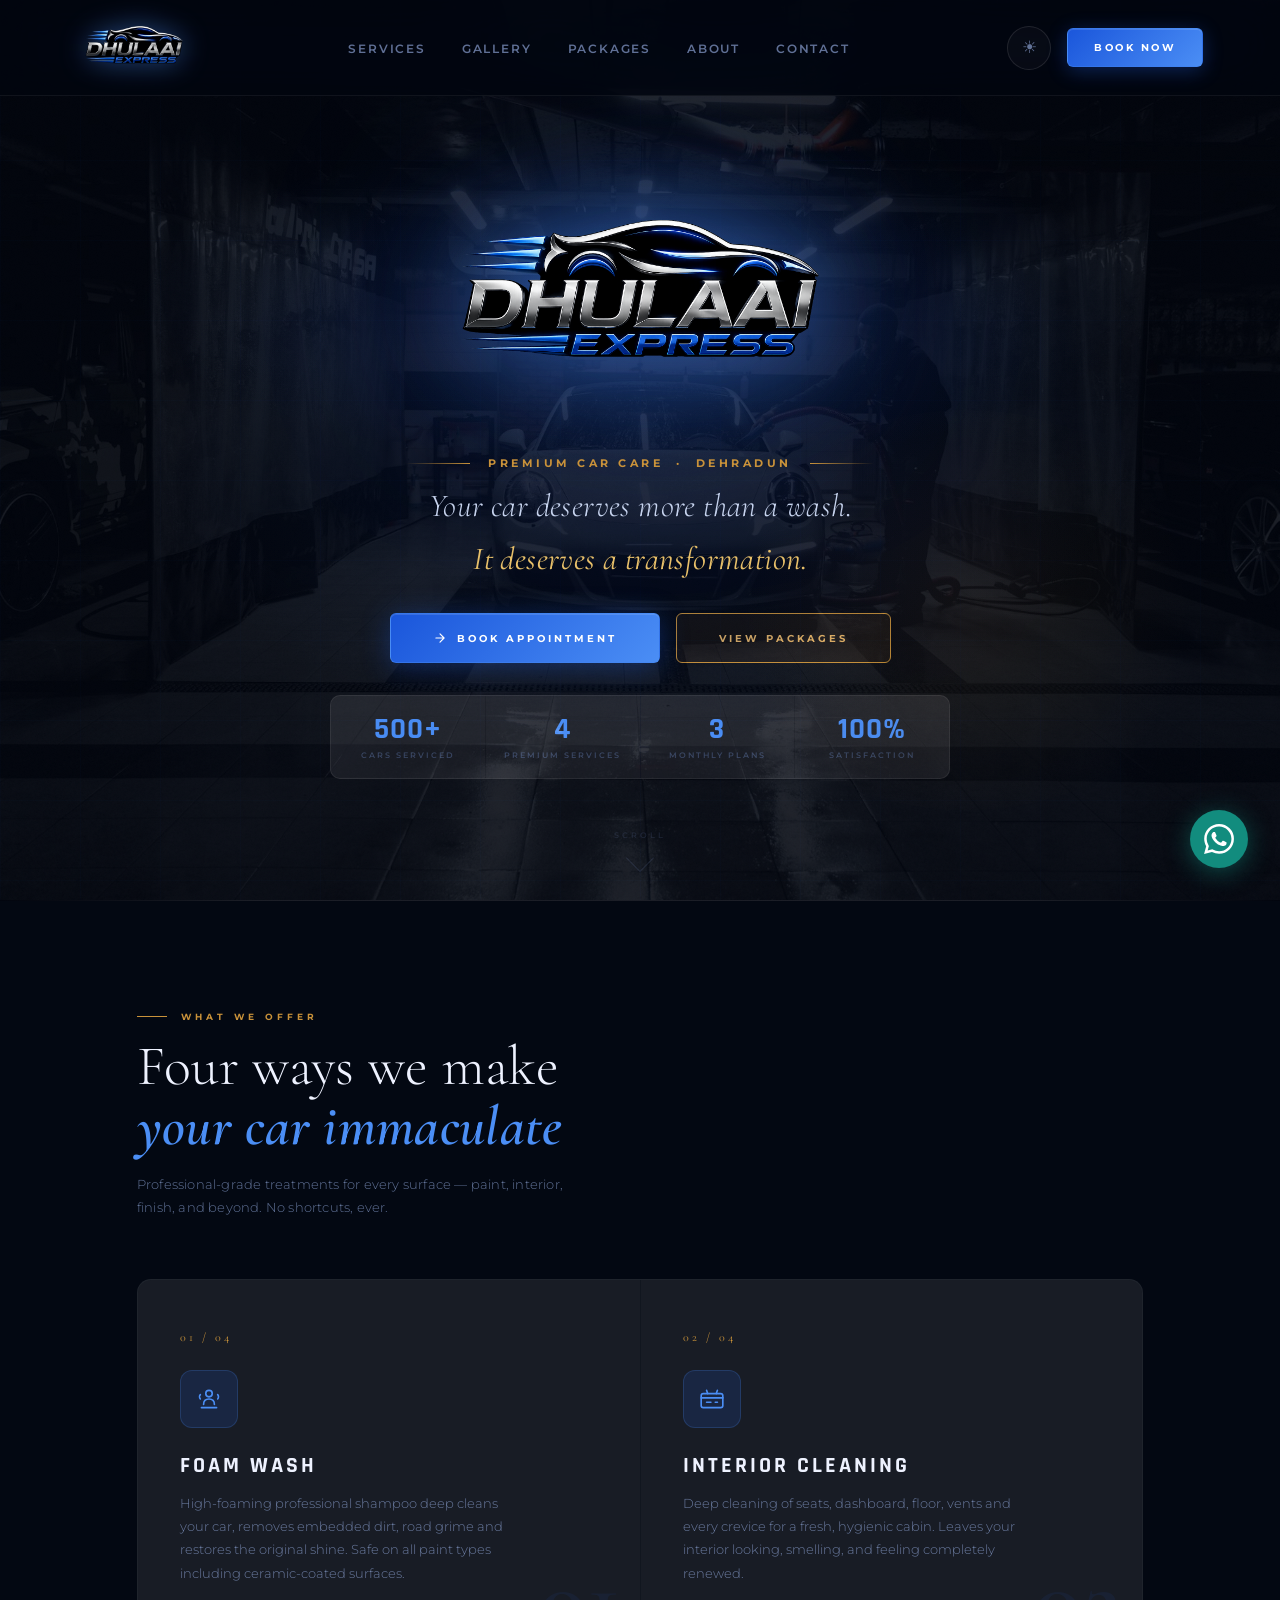
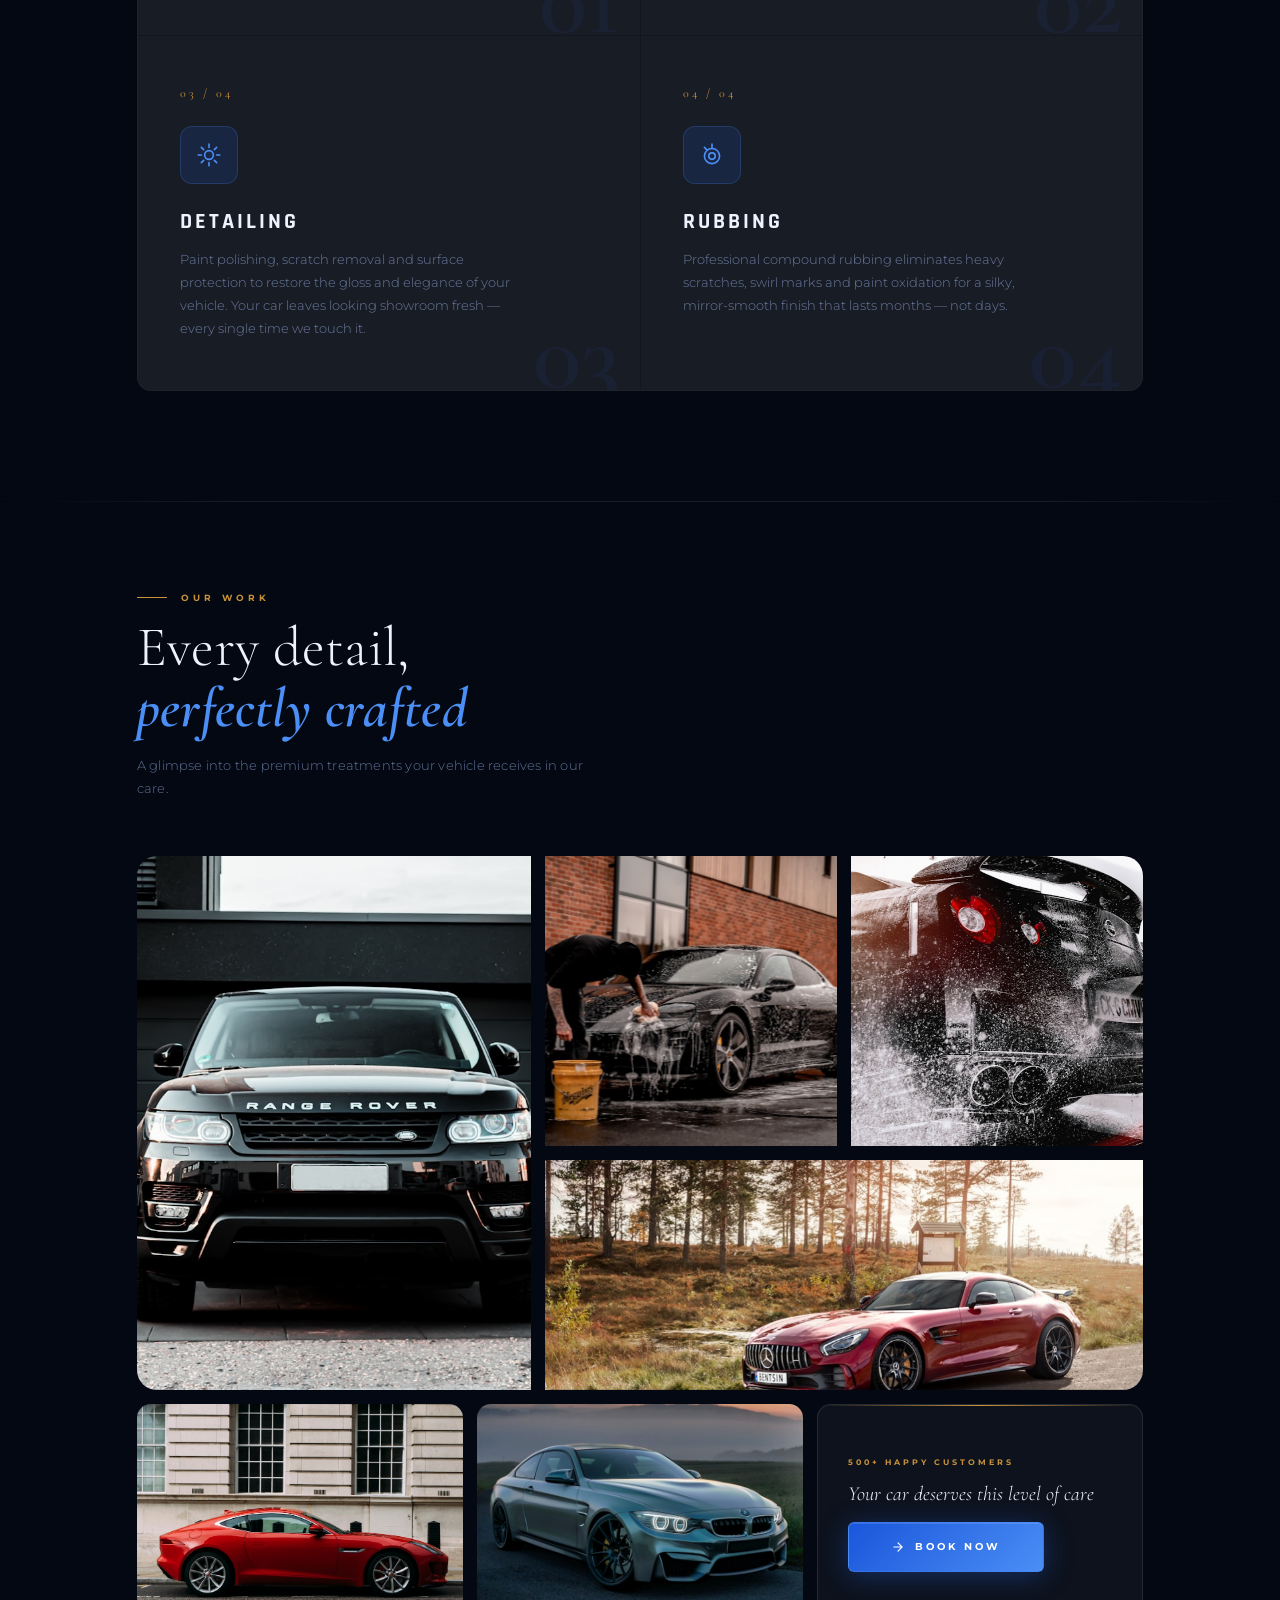
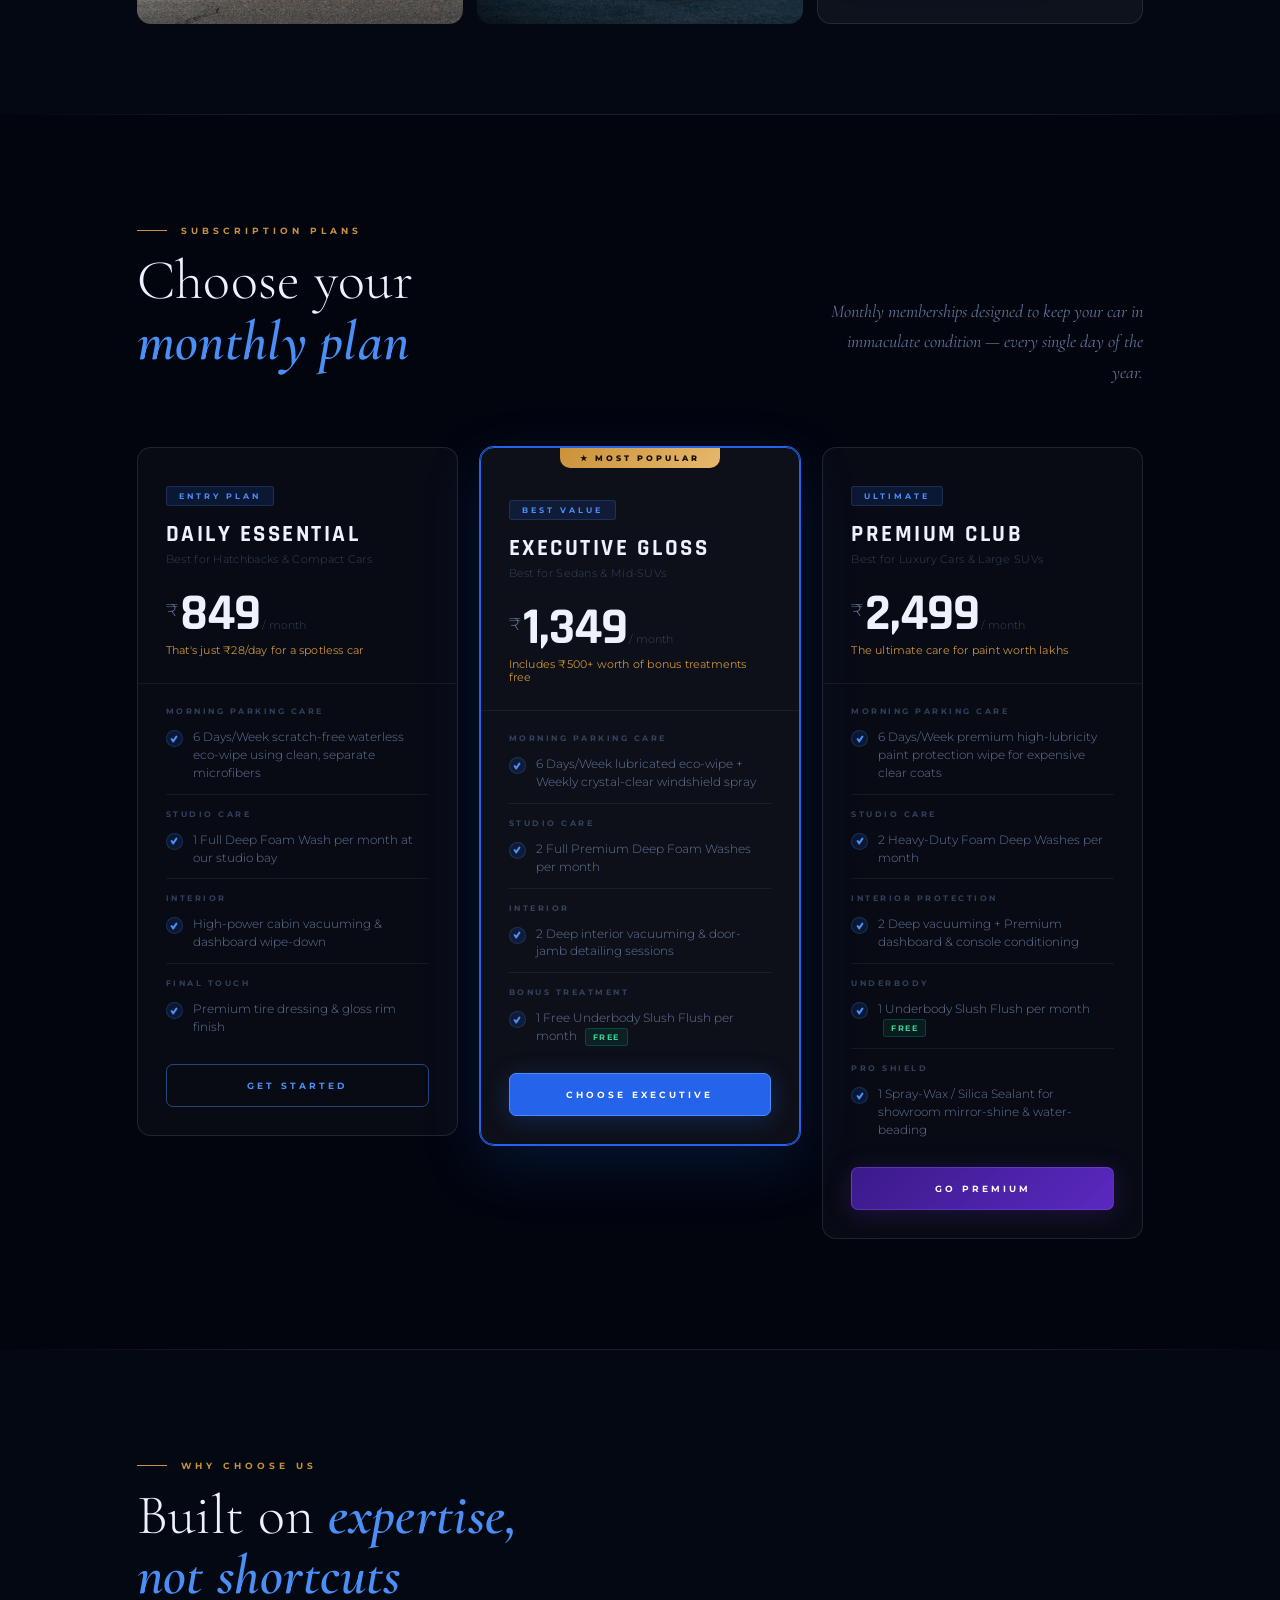
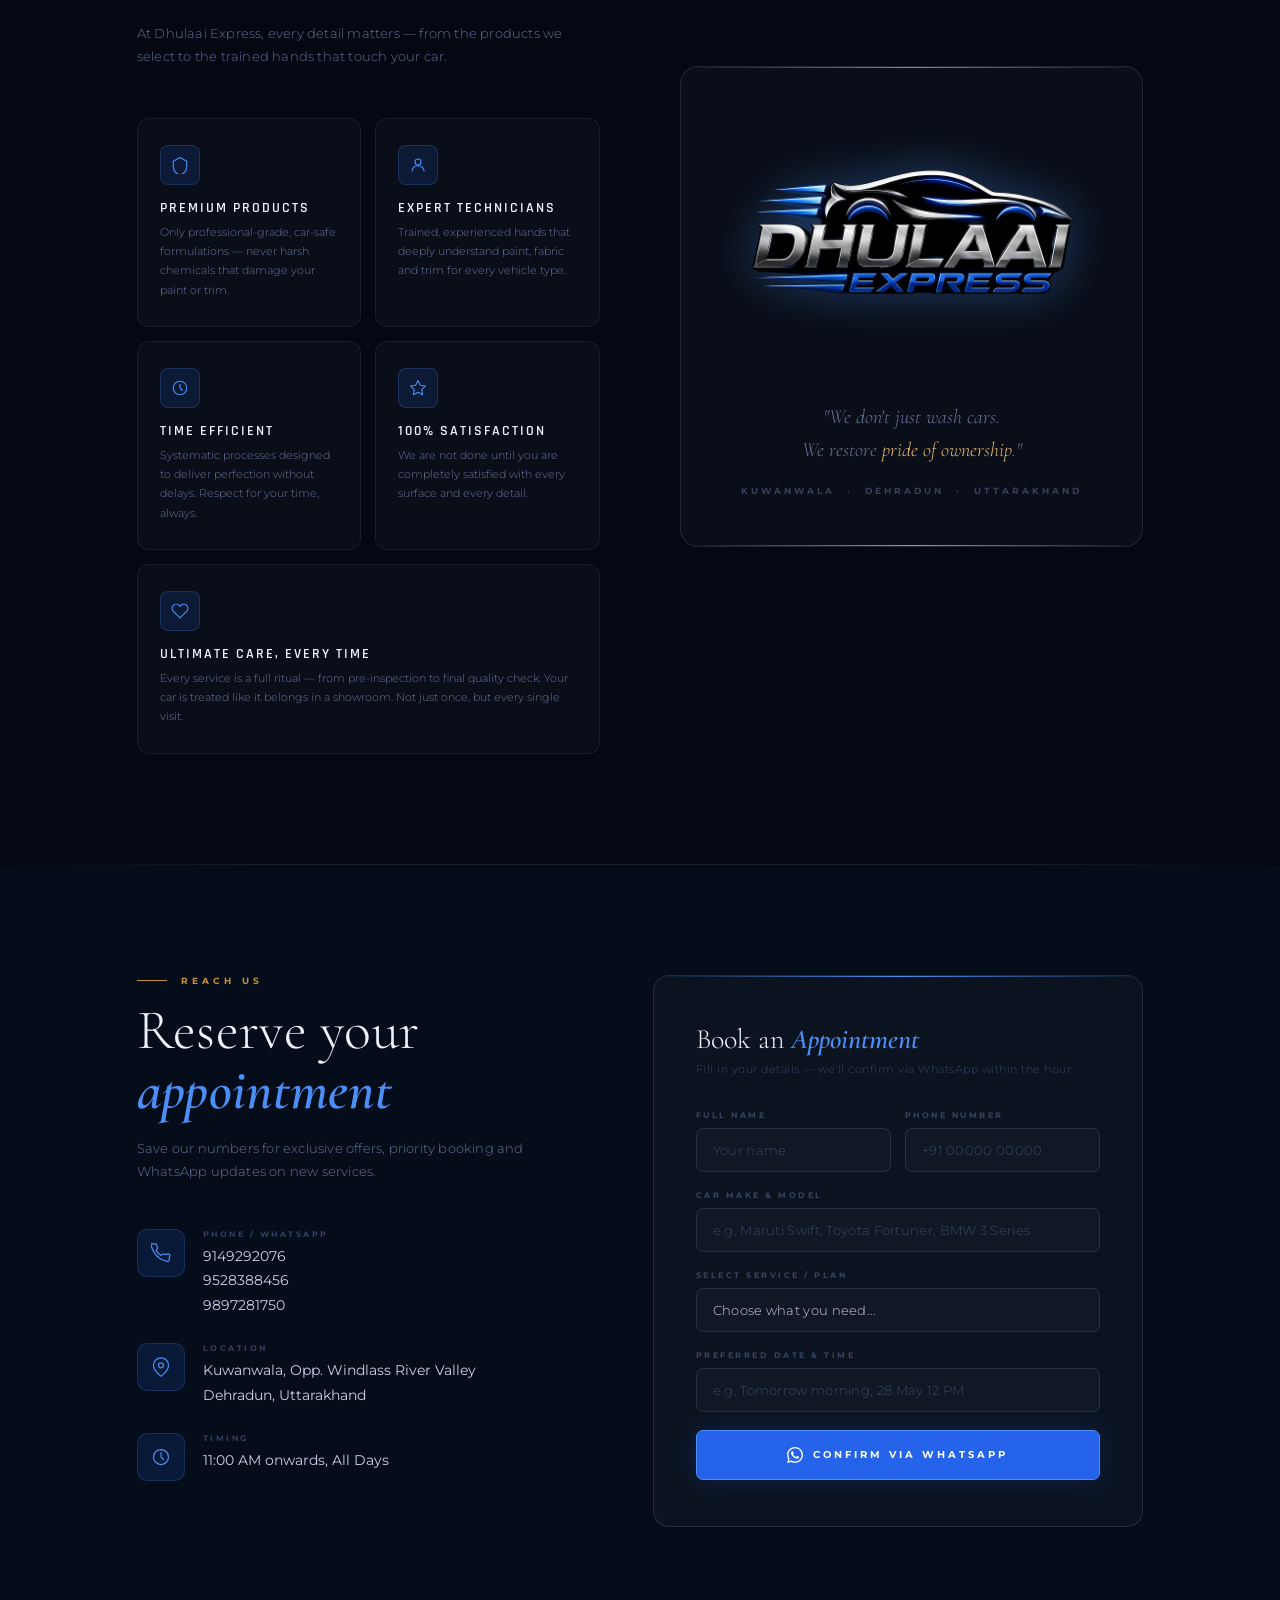
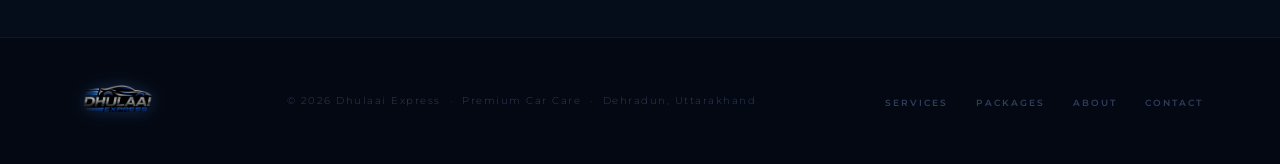
==== commit 96ae04b7: "new look" ====
--- a/index.html
+++ b/index.html
@@ -22,6 +22,7 @@
 
     <ul class="nav-links">
       <li><a href="#services">Services</a></li>
+      <li><a href="#gallery">Gallery</a></li>
       <li><a href="#packages">Packages</a></li>
       <li><a href="#why">About</a></li>
       <li><a href="#contact">Contact</a></li>
@@ -39,6 +40,7 @@
        HERO
   ══════════════════════════════════════════ -->
   <section class="hero" id="home">
+    <div class="hero-photo-bg"></div>
     <div class="hero-glow glow-center"></div>
     <div class="hero-glow glow-gold"></div>
 
@@ -179,6 +181,89 @@
         </div>
 
       </div>
+    </div>
+  </section>
+
+  <div class="divider"></div>
+
+  <!-- ══════════════════════════════════════════
+       GALLERY
+  ══════════════════════════════════════════ -->
+  <section id="gallery">
+    <div class="section-pad gal-section-pad">
+      <div class="reveal">
+        <div class="eyebrow">
+          <span class="eyebrow-line"></span>
+          <span class="eyebrow-text">Our Work</span>
+        </div>
+        <h2 class="section-title">Every detail,<br><strong>perfectly crafted</strong></h2>
+        <p class="section-sub">A glimpse into the premium treatments your vehicle receives in our care.</p>
+      </div>
+
+      <div class="gallery-grid">
+
+        <!-- Feature: foam wash spans left column (2 rows) -->
+        <div class="gal-item gal-lg reveal delay-1">
+          <img src="images/gallery-foam.jpg" alt="Premium foam wash treatment">
+          <div class="gal-overlay">
+            <span class="gal-label">Foam Wash</span>
+            <p class="gal-desc">Professional-grade foam lifts dirt without touching paint</p>
+          </div>
+        </div>
+
+        <!-- Top-right: interior -->
+        <div class="gal-item reveal delay-2">
+          <img src="images/gallery-interior.jpg" alt="Luxury interior cleaning">
+          <div class="gal-overlay">
+            <span class="gal-label">Interior Detail</span>
+            <p class="gal-desc">Every surface, every crevice — renewed</p>
+          </div>
+        </div>
+
+        <!-- Top-far-right: detailing -->
+        <div class="gal-item reveal delay-3">
+          <img src="images/gallery-detailing.jpg" alt="Paint detailing and polishing">
+          <div class="gal-overlay">
+            <span class="gal-label">Paint Polish</span>
+            <p class="gal-desc">Swirl removal and mirror gloss restoration</p>
+          </div>
+        </div>
+
+        <!-- Bottom-right wide: exterior -->
+        <div class="gal-item gal-wide reveal delay-2">
+          <img src="images/gallery-exterior.jpg" alt="Exterior wash and shine">
+          <div class="gal-overlay">
+            <span class="gal-label">Exterior Brilliance</span>
+            <p class="gal-desc">Showroom-ready finish after every visit</p>
+          </div>
+        </div>
+
+      </div>
+
+      <!-- Second gallery row -->
+      <div class="gallery-strip reveal delay-3">
+        <div class="gal-strip-item">
+          <img src="images/gallery-luxury.jpg" alt="Luxury car care">
+          <div class="gal-overlay">
+            <span class="gal-label">Luxury Care</span>
+          </div>
+        </div>
+        <div class="gal-strip-item">
+          <img src="images/gallery-shine.jpg" alt="Mirror-perfect shine">
+          <div class="gal-overlay">
+            <span class="gal-label">Mirror Shine</span>
+          </div>
+        </div>
+        <div class="gal-cta-box">
+          <p class="gal-cta-eyebrow">500+ Happy Customers</p>
+          <h3 class="gal-cta-title">Your car deserves this level of care</h3>
+          <a href="#contact" class="btn-primary">
+            <svg width="14" height="14" viewBox="0 0 24 24" fill="none" stroke="currentColor" stroke-width="2" stroke-linecap="round" stroke-linejoin="round" aria-hidden="true"><path d="M5 12h14M12 5l7 7-7 7"/></svg>
+            Book Now
+          </a>
+        </div>
+      </div>
+
     </div>
   </section>
 
--- a/css/style.css
+++ b/css/style.css
@@ -67,48 +67,50 @@
 }
 
 /* ============================================================
-   LIGHT THEME
+   LIGHT THEME  — warm ivory / premium editorial palette
    ============================================================ */
 [data-theme="light"] {
-  --bg:              #F0F4FF;
-  --bg2:             #E8EEFF;
-  --bg3:             #DDE5FF;
-  --bg4:             #F5F8FF;
-
-  --blue:            #1A4FC4;
-  --blue-mid:        #2356D4;
-  --blue-bright:     #1E4FC8;
-  --blue-glow:       rgba(35,86,212,0.08);
-  --blue-glow-strong:rgba(35,86,212,0.15);
-  --blue-border:     rgba(35,86,212,0.2);
-  --blue-border-str: rgba(35,86,212,0.4);
-
-  --gold:            #B07A20;
-  --gold-light:      #C99030;
-  --gold-pale:       rgba(176,122,32,0.08);
-
-  --silver:          #4A5A7A;
-  --silver-light:    #3A4A6A;
-
-  --white:           #0D1B3E;
-  --text:            rgba(15,30,70,0.88);
-  --text-muted:      rgba(40,65,130,0.6);
-  --text-dim:        rgba(60,90,160,0.4);
-
-  --surface:         rgba(255,255,255,0.7);
-  --surface2:        rgba(255,255,255,0.85);
-  --surface3:        rgba(255,255,255,0.95);
-  --border:          rgba(30,60,150,0.1);
-  --border2:         rgba(30,60,150,0.15);
-  --border3:         rgba(30,60,150,0.22);
-
-  --nav-bg:          rgba(240,244,255,0.88);
-  --card-bg:         rgba(255,255,255,0.7);
-  --card-hover:      rgba(255,255,255,0.92);
-  --input-bg:        rgba(255,255,255,0.8);
-
-  --shadow-card:     0 12px 40px rgba(20,50,140,0.12);
-  --shadow-glow:     0 0 30px rgba(35,86,212,0.12);
+  /* Warm ivory backgrounds — no blue tint */
+  --bg:              #FAFAF7;
+  --bg2:             #F4F1EB;
+  --bg3:             #EDE9E1;
+  --bg4:             #FFFFFF;
+
+  --blue:            #1545B8;
+  --blue-mid:        #1E52CC;
+  --blue-bright:     #2560E0;
+  --blue-glow:       rgba(30,82,204,0.07);
+  --blue-glow-strong:rgba(30,82,204,0.14);
+  --blue-border:     rgba(30,82,204,0.18);
+  --blue-border-str: rgba(30,82,204,0.38);
+
+  --gold:            #9C6A0E;
+  --gold-light:      #B8830A;
+  --gold-pale:       rgba(156,106,14,0.08);
+
+  --silver:          #5A5040;
+  --silver-light:    #3E3428;
+
+  /* Text: warm charcoal for elegance on warm ivory */
+  --white:           #100B02;
+  --text:            rgba(16,11,2,0.92);
+  --text-muted:      rgba(20,14,2,0.76);
+  --text-dim:        rgba(25,17,4,0.58);
+
+  --surface:         rgba(255,253,248,0.97);
+  --surface2:        #FFFDF8;
+  --surface3:        #FFFFFF;
+  --border:          rgba(100,80,40,0.12);
+  --border2:         rgba(100,80,40,0.18);
+  --border3:         rgba(100,80,40,0.28);
+
+  --nav-bg:          rgba(252,250,245,0.99);
+  --card-bg:         rgba(255,253,248,0.97);
+  --card-hover:      #FFFDF8;
+  --input-bg:        #FFFFFF;
+
+  --shadow-card:     0 16px 56px rgba(40,28,10,0.13);
+  --shadow-glow:     0 0 36px rgba(30,82,204,0.12);
 
   --toggle-icon:     '☾';
 }
@@ -148,7 +150,7 @@
   position: fixed;
   top: 0; left: 0; right: 0;
   z-index: 1000;
-  height: 80px;
+  height: 96px;
   display: flex;
   align-items: center;
   justify-content: space-between;
@@ -160,7 +162,7 @@
 }
 
 .nav-logo img {
-  height: 50px;
+  height: 76px;
   width: auto;
   object-fit: contain;
 }
@@ -181,9 +183,9 @@
 
 .nav-links a {
   font-family: var(--font-sans);
-  font-size: 10px;
+  font-size: 12px;
   font-weight: 600;
-  letter-spacing: 2.5px;
+  letter-spacing: 1.8px;
   text-transform: uppercase;
   color: var(--text-muted);
   position: relative;
@@ -240,17 +242,17 @@
   letter-spacing: 2.5px;
   text-transform: uppercase;
   color: #fff;
-  background: var(--blue-mid);
-  padding: 11px 24px;
-  border-radius: 5px;
-  border: 1px solid var(--blue-bright);
+  background: linear-gradient(135deg, var(--blue) 0%, var(--blue-bright) 100%);
+  padding: 12px 26px;
+  border-radius: 6px;
+  border: 1px solid rgba(75,142,245,0.45);
   transition: all 0.25s;
-  box-shadow: 0 0 24px rgba(37,99,235,0.3);
+  box-shadow: 0 4px 20px rgba(37,99,235,0.32), inset 0 1px 0 rgba(255,255,255,0.12);
 }
 
 .nav-book:hover {
-  background: var(--blue-bright);
-  box-shadow: 0 0 36px rgba(75,142,245,0.5);
+  background: linear-gradient(135deg, var(--blue-mid) 0%, var(--blue-bright) 100%);
+  box-shadow: 0 6px 28px rgba(75,142,245,0.50);
   transform: translateY(-1px);
   color: #fff;
 }
@@ -265,7 +267,7 @@
   flex-direction: column;
   align-items: center;
   justify-content: center;
-  padding: 110px 6% 90px;
+  padding: 130px 6% 90px;
   overflow: hidden;
   z-index: 1;
 }
@@ -304,7 +306,7 @@
 /* Logo */
 .hero-logo-wrap {
   position: relative;
-  margin-bottom: 36px;
+  margin-bottom: 16px;
 }
 
 .hero-logo-wrap::before {
@@ -316,8 +318,10 @@
 }
 
 .hero-logo {
-  width: min(580px, 78vw);
+  width: min(900px, 90vw);
+  max-height: 31vh;        /* ← caps logo height so buttons always stay on screen */
   height: auto;
+  object-fit: contain;
   display: block;
   margin: 0 auto;
   animation: logo-float 5s ease-in-out infinite alternate;
@@ -341,7 +345,7 @@
   display: flex;
   align-items: center;
   gap: 18px;
-  margin-bottom: 24px;
+  margin-bottom: 10px;
 }
 
 .rule-line {
@@ -356,9 +360,9 @@
 
 .rule-text {
   font-family: var(--font-sans);
-  font-size: 9px;
-  font-weight: 700;
-  letter-spacing: 4px;
+  font-size: 11px;
+  font-weight: 700;
+  letter-spacing: 3.5px;
   text-transform: uppercase;
   color: var(--gold);
 }
@@ -366,19 +370,68 @@
 /* Tagline */
 .hero-tagline {
   font-family: var(--font-serif);
-  font-size: clamp(18px, 2.2vw, 24px);
+  font-size: clamp(22px, 2.8vw, 32px);
   font-weight: 300;
   font-style: italic;
   color: var(--text-muted);
   text-align: center;
-  line-height: 1.7;
-  margin-bottom: 44px;
-  letter-spacing: 0.5px;
+  line-height: 1.65;
+  margin-bottom: 28px;
+  letter-spacing: 0.4px;
 }
 
 .hero-tagline em {
   color: var(--gold-light);
   font-style: italic;
+  font-weight: 400;
+}
+
+/* Dark mode tagline — bright silver-blue, clearly readable on near-black */
+[data-theme="dark"] .hero-tagline {
+  color: rgba(215, 228, 255, 0.92);
+}
+[data-theme="dark"] .hero-tagline em {
+  color: #E8C06A;
+}
+
+/* Light mode — dark text with white micro-stroke for stable contrast.
+   No text-shadow: it animates with the reveal opacity and creates a flash. */
+[data-theme="light"] .hero-tagline {
+  color: #0A0602;
+  font-weight: 600;
+  -webkit-text-stroke: 0.4px rgba(255, 255, 255, 0.75);
+  paint-order: stroke fill;
+}
+
+[data-theme="light"] .hero-tagline em {
+  color: #6A3200;
+  font-style: italic;
+  font-weight: 700;
+  -webkit-text-stroke: 0.4px rgba(255, 255, 255, 0.65);
+  paint-order: stroke fill;
+}
+
+[data-theme="light"] .rule-text {
+  font-size: 11px;
+  color: #6B3E02;
+  letter-spacing: 3.5px;
+  font-weight: 800;
+  /* White outline on every letter — text-stroke only, no text-shadow.
+     text-shadow animates with the reveal opacity and creates a visible flash;
+     text-stroke is a paint property and stays stable at all opacity levels. */
+  -webkit-text-stroke: 0.7px rgba(255, 255, 255, 0.92);
+  paint-order: stroke fill;
+}
+
+[data-theme="light"] .rule-line {
+  background: linear-gradient(90deg, transparent, #9C6A0E);
+  opacity: 1;
+  width: 80px;
+  height: 1.5px;
+}
+
+[data-theme="light"] .rule-line.right {
+  background: linear-gradient(90deg, #9C6A0E, transparent);
 }
 
 /* CTAs */
@@ -387,7 +440,7 @@
   gap: 16px;
   flex-wrap: wrap;
   justify-content: center;
-  margin-bottom: 72px;
+  margin-bottom: 32px;
 }
 
 /* Stat bar */
@@ -405,7 +458,7 @@
 .h-stat {
   flex: 1;
   background: var(--surface);
-  padding: 22px 16px;
+  padding: clamp(10px, 2vh, 22px) 16px;
   text-align: center;
   transition: background 0.25s;
 }
@@ -479,55 +532,97 @@
   letter-spacing: 3px;
   text-transform: uppercase;
   color: #fff;
-  background: var(--blue-mid);
-  padding: 16px 36px;
-  border-radius: 5px;
-  border: 1px solid var(--blue-bright);
+  background: linear-gradient(135deg, var(--blue) 0%, var(--blue-bright) 100%);
+  padding: 17px 42px;
+  border-radius: 6px;
+  border: 1px solid rgba(75,142,245,0.5);
   transition: all 0.3s;
   position: relative;
   overflow: hidden;
-  box-shadow: 0 0 28px rgba(37,99,235,0.2);
+  box-shadow: 0 4px 28px rgba(37,99,235,0.35), inset 0 1px 0 rgba(255,255,255,0.12);
 }
 
 .btn-primary::before {
   content: '';
   position: absolute;
   top: 0; left: -100%; width: 100%; height: 100%;
-  background: linear-gradient(90deg, transparent, rgba(255,255,255,0.06), transparent);
+  background: linear-gradient(90deg, transparent, rgba(255,255,255,0.10), transparent);
   transition: left 0.5s;
 }
 
 .btn-primary:hover::before { left: 100%; }
 .btn-primary:hover {
-  background: var(--blue-bright);
-  box-shadow: 0 0 48px rgba(75,142,245,0.45);
+  background: linear-gradient(135deg, var(--blue-mid) 0%, var(--blue-bright) 100%);
+  box-shadow: 0 8px 48px rgba(75,142,245,0.55), inset 0 1px 0 rgba(255,255,255,0.15);
   transform: translateY(-2px);
   color: #fff;
 }
 
 .btn-primary svg { flex-shrink: 0; }
 
+/* Light mode: richer blue shadow against warm ivory */
+[data-theme="light"] .btn-primary {
+  box-shadow: 0 6px 32px rgba(30,82,204,0.40), inset 0 1px 0 rgba(255,255,255,0.15);
+}
+[data-theme="light"] .btn-primary:hover {
+  box-shadow: 0 10px 52px rgba(30,82,204,0.55), inset 0 1px 0 rgba(255,255,255,0.18);
+}
+
+/* ── GOLD OUTLINE — "View Packages" secondary CTA ── */
 .btn-ghost {
   display: inline-flex;
   align-items: center;
   gap: 10px;
   font-family: var(--font-sans);
   font-size: 10px;
-  font-weight: 600;
+  font-weight: 700;
   letter-spacing: 3px;
   text-transform: uppercase;
-  color: var(--text-muted);
-  background: transparent;
-  padding: 16px 36px;
-  border-radius: 5px;
-  border: 1px solid var(--border2);
-  transition: all 0.3s;
+  color: var(--gold-light);
+  background: var(--gold-pale);
+  padding: 17px 42px;
+  border-radius: 6px;
+  border: 1.5px solid var(--gold);
+  /* Only animate hover effects (transform/shadow), NOT color/background.
+     This prevents the 3-state flash when theme switches cascade all properties. */
+  transition: transform 0.25s ease, box-shadow 0.25s ease;
 }
 
 .btn-ghost:hover {
-  border-color: var(--blue-border-str);
-  color: var(--white);
-  background: var(--blue-glow);
+  background: var(--gold);
+  color: #120900;
+  border-color: var(--gold-light);
+  transform: translateY(-2px);
+  box-shadow: 0 8px 32px rgba(201,146,58,0.40);
+}
+
+/* Dark mode: gold reads beautifully on near-black */
+[data-theme="dark"] .btn-ghost {
+  color: var(--gold-light);
+  border-color: var(--gold);
+  background: rgba(201,146,58,0.08);
+}
+[data-theme="dark"] .btn-ghost:hover {
+  background: var(--gold);
+  color: #120900;
+  box-shadow: 0 8px 32px rgba(201,146,58,0.45);
+}
+
+/* Light mode: solid gold fill so it stands out boldly over the photo hero */
+[data-theme="light"] .btn-ghost {
+  color: #fff;
+  border-color: var(--gold-light);
+  background: linear-gradient(135deg, #B8830A 0%, #9C6A0E 100%);
+  box-shadow: 0 4px 22px rgba(156,106,14,0.50), inset 0 1px 0 rgba(255,255,255,0.18);
+  -webkit-text-stroke: 0;           /* no stroke needed — white text on gold is clear */
+  paint-order: fill;
+}
+[data-theme="light"] .btn-ghost:hover {
+  background: linear-gradient(135deg, #C99030 0%, #B8830A 100%);
+  border-color: #D4A030;
+  color: #fff;
+  box-shadow: 0 8px 36px rgba(184,131,10,0.65), inset 0 1px 0 rgba(255,255,255,0.22);
+  transform: translateY(-2px);
 }
 
 /* ============================================================
@@ -720,11 +815,11 @@
 
 .packages-note {
   font-family: var(--font-serif);
-  font-size: 14px;
+  font-size: 18px;
   font-style: italic;
   color: var(--text-muted);
   text-align: right;
-  max-width: 260px;
+  max-width: 320px;
   line-height: 1.7;
   flex-shrink: 0;
 }
@@ -1085,7 +1180,7 @@
 
 .why-logo {
   width: 100%;
-  max-width: 320px;
+  max-width: 390px;
   height: auto;
   margin: 0 auto 32px;
   display: block;
@@ -1312,7 +1407,7 @@
   gap: 24px;
 }
 
-.footer-logo { height: 40px; width: auto; }
+.footer-logo { height: 54px; width: auto; }
 
 [data-theme="dark"] .footer-logo {
   filter: drop-shadow(0 0 8px rgba(75,142,245,0.3)) brightness(0.75);
@@ -1384,8 +1479,389 @@
 }
 
 .reveal.visible { opacity: 1; transform: none; }
+
+/* Hero rule & tagline: transform-only reveal — opacity stays 1 always.
+   After settling, translateZ(0) keeps the element on the GPU compositor layer
+   so text-stroke renders identically before, during and after the slide.
+   Without this, the browser de-promotes to main-thread paint on animation end
+   and text-stroke anti-aliasing changes — making the stroke look like it vanished. */
+.hero-rule.reveal,
+.hero-tagline.reveal {
+  opacity: 1;
+  transition: transform 0.75s ease;
+  will-change: transform;
+}
+
+.hero-rule.reveal.visible,
+.hero-tagline.reveal.visible {
+  transform: translateZ(0);   /* zero-cost 3D keeps GPU layer active permanently */
+}
 .delay-1 { transition-delay: 0.1s; }
 .delay-2 { transition-delay: 0.2s; }
 .delay-3 { transition-delay: 0.3s; }
 .delay-4 { transition-delay: 0.4s; }
 .delay-5 { transition-delay: 0.5s; }
+
+/* ============================================================
+   HERO PHOTO BACKGROUND
+   ============================================================ */
+.hero-photo-bg {
+  position: absolute;
+  inset: 0;
+  background-image: url('../images/hero-bg.jpg');
+  background-size: cover;
+  background-position: center 38%;
+  pointer-events: none;
+  transition: opacity 0.4s;
+}
+
+/* Dark mode: very subtle texture overlay */
+[data-theme="dark"] .hero-photo-bg {
+  opacity: 0.12;
+  mix-blend-mode: luminosity;
+}
+
+/* Light mode hero: photo shows at full strength.
+   Darker warm-charcoal base + multiply blend = noticeably darker hero.
+   A narrow warm veil only at the text zone for readability. */
+[data-theme="light"] .hero {
+  background: linear-gradient(160deg, #6E6458 0%, #68605A 100%);
+}
+
+[data-theme="light"] .hero-photo-bg {
+  opacity: 1;
+  mix-blend-mode: multiply;
+}
+
+/* Narrower, lighter warm veil — just enough to lift text, not wash out the photo */
+[data-theme="light"] .hero-photo-bg::after {
+  content: '';
+  position: absolute;
+  inset: 0;
+  background: radial-gradient(
+    ellipse 60% 48% at 50% 50%,
+    rgba(230, 218, 195, 0.38) 0%,
+    rgba(225, 212, 188, 0.12) 55%,
+    transparent 100%
+  );
+  pointer-events: none;
+}
+
+/* Stat bar: solid so numbers always pop */
+[data-theme="light"] .hero-stats {
+  background: rgba(255,252,245,0.98);
+  backdrop-filter: blur(8px);
+  border-color: rgba(100,80,40,0.22);
+}
+
+[data-theme="light"] .h-stat { background: transparent; }
+[data-theme="light"] .h-stat-num { color: var(--blue-mid); }
+[data-theme="light"] .h-stat-label { color: var(--text-dim); }
+
+/* ============================================================
+   GALLERY SECTION
+   ============================================================ */
+#gallery { background: var(--bg2); }
+
+.gal-section-pad {
+  padding-top: 90px;
+  padding-bottom: 90px;
+}
+
+/* Primary grid — magazine layout */
+.gallery-grid {
+  display: grid;
+  grid-template-columns: 1.35fr 1fr 1fr;
+  grid-template-rows: 290px 230px;
+  gap: 14px;
+  margin-top: 56px;
+  border-radius: 20px;
+  overflow: hidden;
+}
+
+/* Foam image: tall left column spanning both rows */
+.gal-lg {
+  grid-row: 1 / 3;
+}
+
+/* Exterior: wide bottom-right spanning 2 columns */
+.gal-wide {
+  grid-column: 2 / 4;
+}
+
+/* Base gallery item */
+.gal-item {
+  position: relative;
+  overflow: hidden;
+  background: var(--card-bg);
+}
+
+.gal-item img {
+  width: 100%;
+  height: 100%;
+  object-fit: cover;
+  object-position: center;
+  display: block;
+  transition: transform 0.65s cubic-bezier(0.4, 0, 0.2, 1);
+  will-change: transform;
+}
+
+.gal-item:hover img {
+  transform: scale(1.06);
+}
+
+/* Overlay revealed on hover */
+.gal-overlay {
+  position: absolute;
+  inset: 0;
+  background: linear-gradient(
+    to top,
+    rgba(8, 6, 4, 0.68) 0%,
+    rgba(8, 6, 4, 0.18) 55%,
+    transparent 100%
+  );
+  display: flex;
+  flex-direction: column;
+  justify-content: flex-end;
+  padding: 24px 26px;
+  opacity: 0;
+  transition: opacity 0.35s ease;
+}
+
+.gal-item:hover .gal-overlay { opacity: 1; }
+
+.gal-label {
+  display: block;
+  font-family: var(--font-sans);
+  font-size: 9px;
+  font-weight: 700;
+  letter-spacing: 3.5px;
+  text-transform: uppercase;
+  color: #fff;
+  margin-bottom: 5px;
+}
+
+.gal-desc {
+  font-family: var(--font-serif);
+  font-size: 13px;
+  font-style: italic;
+  font-weight: 300;
+  color: rgba(255,255,255,0.82);
+  line-height: 1.5;
+  margin: 0;
+}
+
+/* Gold top-border accent on hover */
+.gal-item::before {
+  content: '';
+  position: absolute;
+  top: 0; left: 0; right: 0;
+  height: 3px;
+  background: linear-gradient(90deg, var(--gold), var(--gold-light));
+  transform: scaleX(0);
+  transform-origin: left;
+  transition: transform 0.4s cubic-bezier(0.4,0,0.2,1);
+  z-index: 2;
+}
+
+.gal-item:hover::before { transform: scaleX(1); }
+
+/* Second row: strip with 2 images + CTA box */
+.gallery-strip {
+  display: grid;
+  grid-template-columns: 1fr 1fr 1fr;
+  gap: 14px;
+  margin-top: 14px;
+  height: 220px;
+}
+
+.gal-strip-item {
+  position: relative;
+  overflow: hidden;
+  border-radius: 14px;
+}
+
+.gal-strip-item img {
+  width: 100%;
+  height: 100%;
+  object-fit: cover;
+  display: block;
+  transition: transform 0.65s cubic-bezier(0.4,0,0.2,1);
+}
+
+.gal-strip-item:hover img { transform: scale(1.06); }
+
+.gal-strip-item .gal-overlay {
+  border-radius: 14px;
+  padding: 18px 20px;
+}
+
+.gal-strip-item:hover .gal-overlay { opacity: 1; }
+
+.gal-strip-item::before {
+  border-radius: 14px 14px 0 0;
+  z-index: 2;
+}
+
+.gal-strip-item:hover::before { transform: scaleX(1); }
+
+/* CTA box replacing the 3rd strip slot */
+.gal-cta-box {
+  border-radius: 14px;
+  border: 1px solid var(--border2);
+  background: var(--surface2);
+  display: flex;
+  flex-direction: column;
+  justify-content: center;
+  align-items: flex-start;
+  padding: 32px 30px;
+  gap: 14px;
+  position: relative;
+  overflow: hidden;
+}
+
+.gal-cta-box::before {
+  content: '';
+  position: absolute;
+  top: 0; left: 0; right: 0;
+  height: 1px;
+  background: linear-gradient(90deg, transparent, var(--gold), transparent);
+}
+
+.gal-cta-eyebrow {
+  font-family: var(--font-sans);
+  font-size: 8px;
+  font-weight: 700;
+  letter-spacing: 3px;
+  text-transform: uppercase;
+  color: var(--gold);
+}
+
+.gal-cta-title {
+  font-family: var(--font-serif);
+  font-size: 20px;
+  font-weight: 300;
+  font-style: italic;
+  color: var(--white);
+  line-height: 1.35;
+}
+
+/* ============================================================
+   LIGHT MODE — PREMIUM POLISH
+   ============================================================ */
+
+/* Subtle paper texture in light mode */
+[data-theme="light"] body {
+  background-image:
+    radial-gradient(ellipse at 20% 0%, rgba(201,146,58,0.04) 0%, transparent 60%),
+    radial-gradient(ellipse at 80% 100%, rgba(30,82,204,0.04) 0%, transparent 60%);
+}
+
+/* More prominent gold rule in light mode */
+[data-theme="light"] .eyebrow-line { background: var(--gold); opacity: 1; }
+
+/* Nav: add subtle bottom shadow in light mode instead of border */
+[data-theme="light"] .nav {
+  border-bottom: 1px solid var(--border2);
+  box-shadow: 0 2px 24px rgba(40,28,10,0.06);
+}
+
+[data-theme="light"] .nav.scrolled {
+  box-shadow: 0 4px 32px rgba(40,28,10,0.10);
+}
+
+/* Service cards: warmer hover in light mode */
+[data-theme="light"] .svc-card:hover {
+  box-shadow: 0 8px 48px rgba(40,28,10,0.12);
+}
+
+/* Package featured card in light mode */
+[data-theme="light"] .pkg.featured {
+  background: rgba(255,253,248,0.98);
+  box-shadow: 0 0 0 1.5px var(--blue-mid), 0 20px 64px rgba(30,82,204,0.15);
+}
+
+/* Why quote box: warm ivory tones in light */
+[data-theme="light"] .why-quote-box {
+  background: rgba(255,253,248,0.95);
+  box-shadow: 0 12px 48px rgba(40,28,10,0.10);
+}
+
+/* Form box: clean white card feel */
+[data-theme="light"] .form-box {
+  background: rgba(255,253,248,0.98);
+  box-shadow: 0 12px 48px rgba(40,28,10,0.10);
+}
+
+/* Footer: warm in light mode */
+[data-theme="light"] footer {
+  background: var(--bg3);
+  border-top: 1px solid var(--border2);
+}
+
+/* Gallery in light mode: richer shadows */
+[data-theme="light"] .gallery-grid,
+[data-theme="light"] .gallery-strip { }
+
+[data-theme="light"] .gal-cta-box {
+  background: rgba(255,253,248,0.98);
+  box-shadow: 0 8px 40px rgba(40,28,10,0.10);
+}
+
+/* Section titles stronger in light mode */
+[data-theme="light"] .section-title { color: var(--white); }
+
+/* Divider warmer in light mode */
+[data-theme="light"] .divider {
+  background: linear-gradient(90deg, transparent 0%, var(--border3) 20%, var(--border3) 80%, transparent 100%);
+}
+
+/* ============================================================
+   RESPONSIVE — MOBILE / TABLET
+   ============================================================ */
+@media (max-width: 900px) {
+  .nav-links { display: none; }
+  .pkg-grid { grid-template-columns: 1fr; max-width: 420px; margin: 0 auto; }
+  .why-layout { grid-template-columns: 1fr; }
+  .why-right { display: none; }
+  .contact-grid { grid-template-columns: 1fr; }
+  .footer-inner { flex-direction: column; text-align: center; gap: 18px; }
+  .form-row { grid-template-columns: 1fr; }
+
+  .gallery-grid {
+    grid-template-columns: 1fr 1fr;
+    grid-template-rows: 220px 180px 180px;
+  }
+  .gal-lg { grid-row: 1 / 2; grid-column: 1 / 3; }
+  .gal-wide { grid-column: 1 / 3; }
+
+  .gallery-strip {
+    grid-template-columns: 1fr 1fr;
+    height: auto;
+    grid-template-rows: 180px auto;
+  }
+  .gal-cta-box { grid-column: 1 / 3; height: auto; padding: 28px 24px; }
+}
+
+@media (max-width: 600px) {
+  .hero { padding: 100px 5% 70px; }
+  .hero-logo { width: min(520px, 92vw); }
+  .hero-stats { flex-wrap: wrap; }
+  .h-stat { min-width: 50%; }
+  .services-grid { grid-template-columns: 1fr; }
+  .svc-card { padding: 36px 28px; }
+  .gallery-grid {
+    grid-template-columns: 1fr;
+    grid-template-rows: 240px 180px 180px 180px;
+  }
+  .gal-lg { grid-column: 1; grid-row: 1; }
+  .gal-wide { grid-column: 1; }
+  .gallery-strip { grid-template-columns: 1fr; height: auto; }
+  .gal-strip-item { height: 180px; }
+  .gal-cta-box { grid-column: 1; }
+  .why-grid { grid-template-columns: 1fr; }
+  .why-card.wide { grid-column: 1; }
+  .packages-header { flex-direction: column; }
+  .packages-note { text-align: left; max-width: 100%; }
+  .form-box { padding: 32px 24px; }
+}
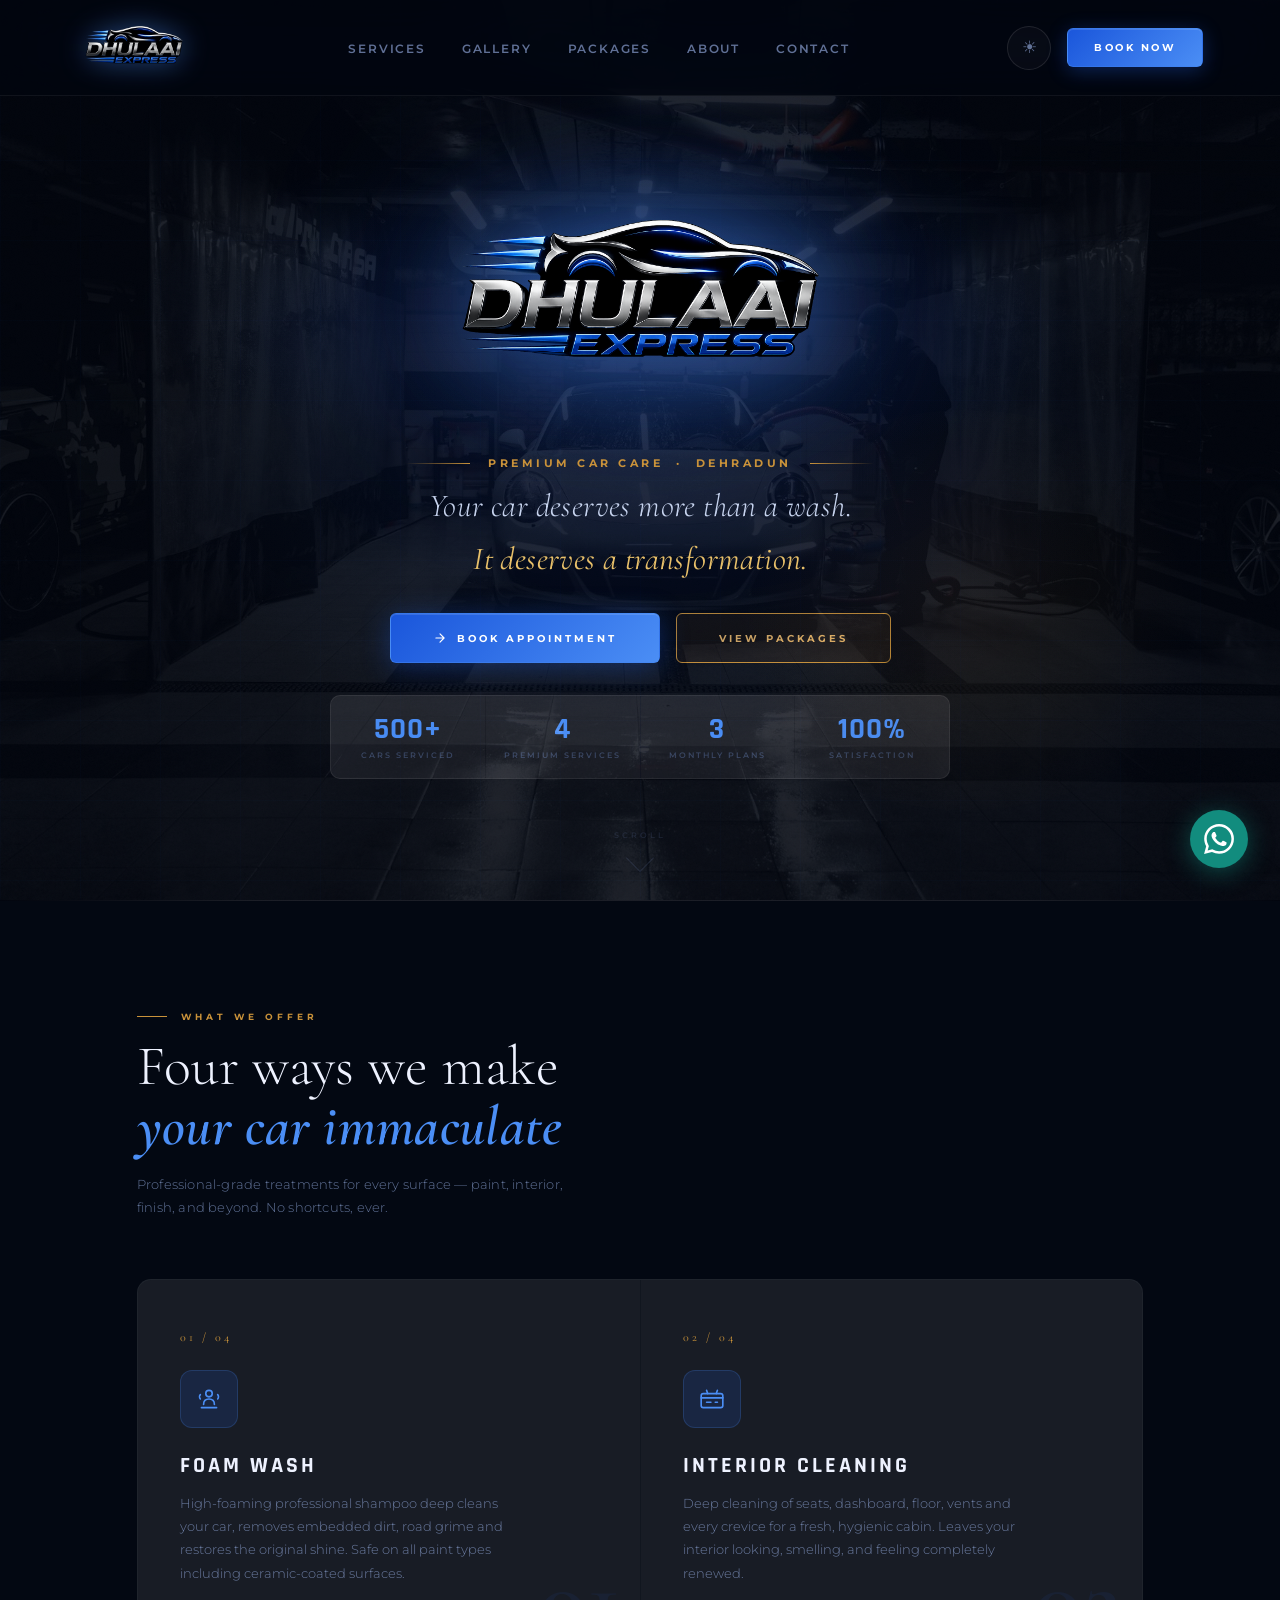
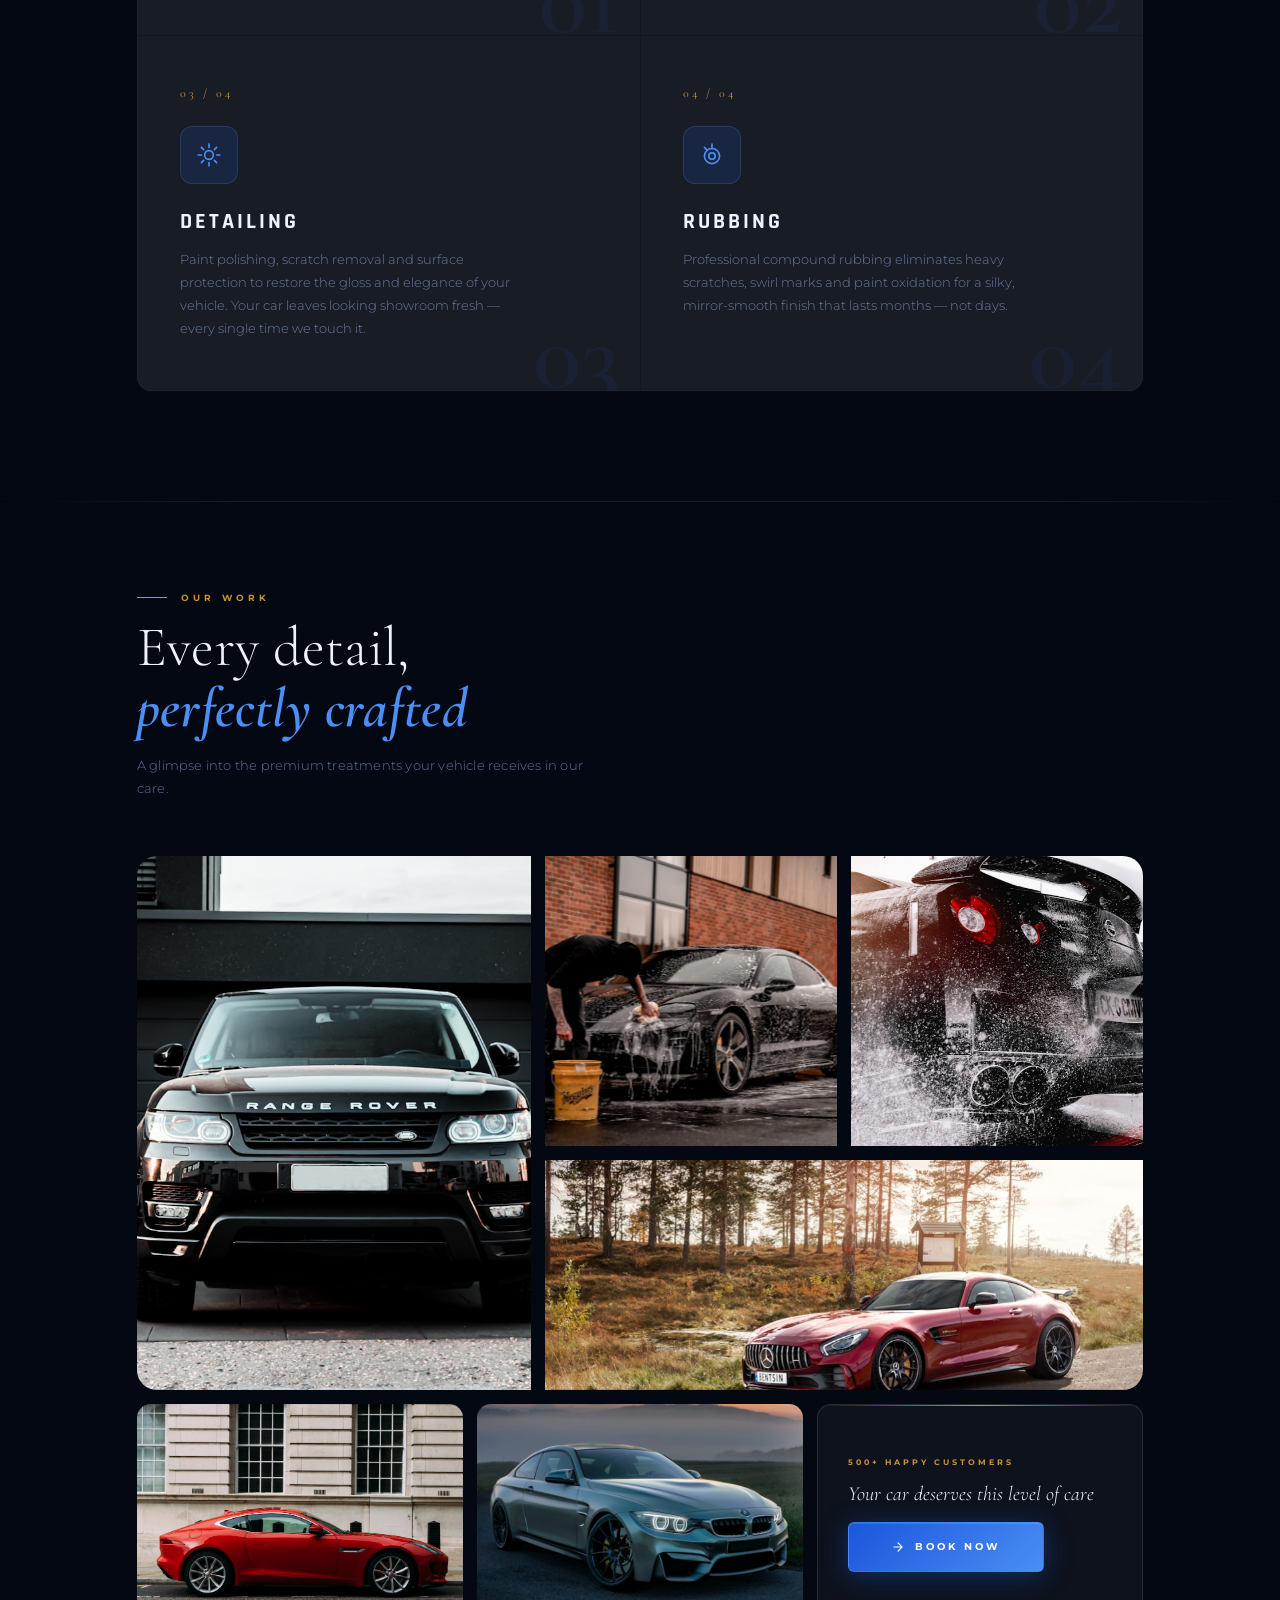
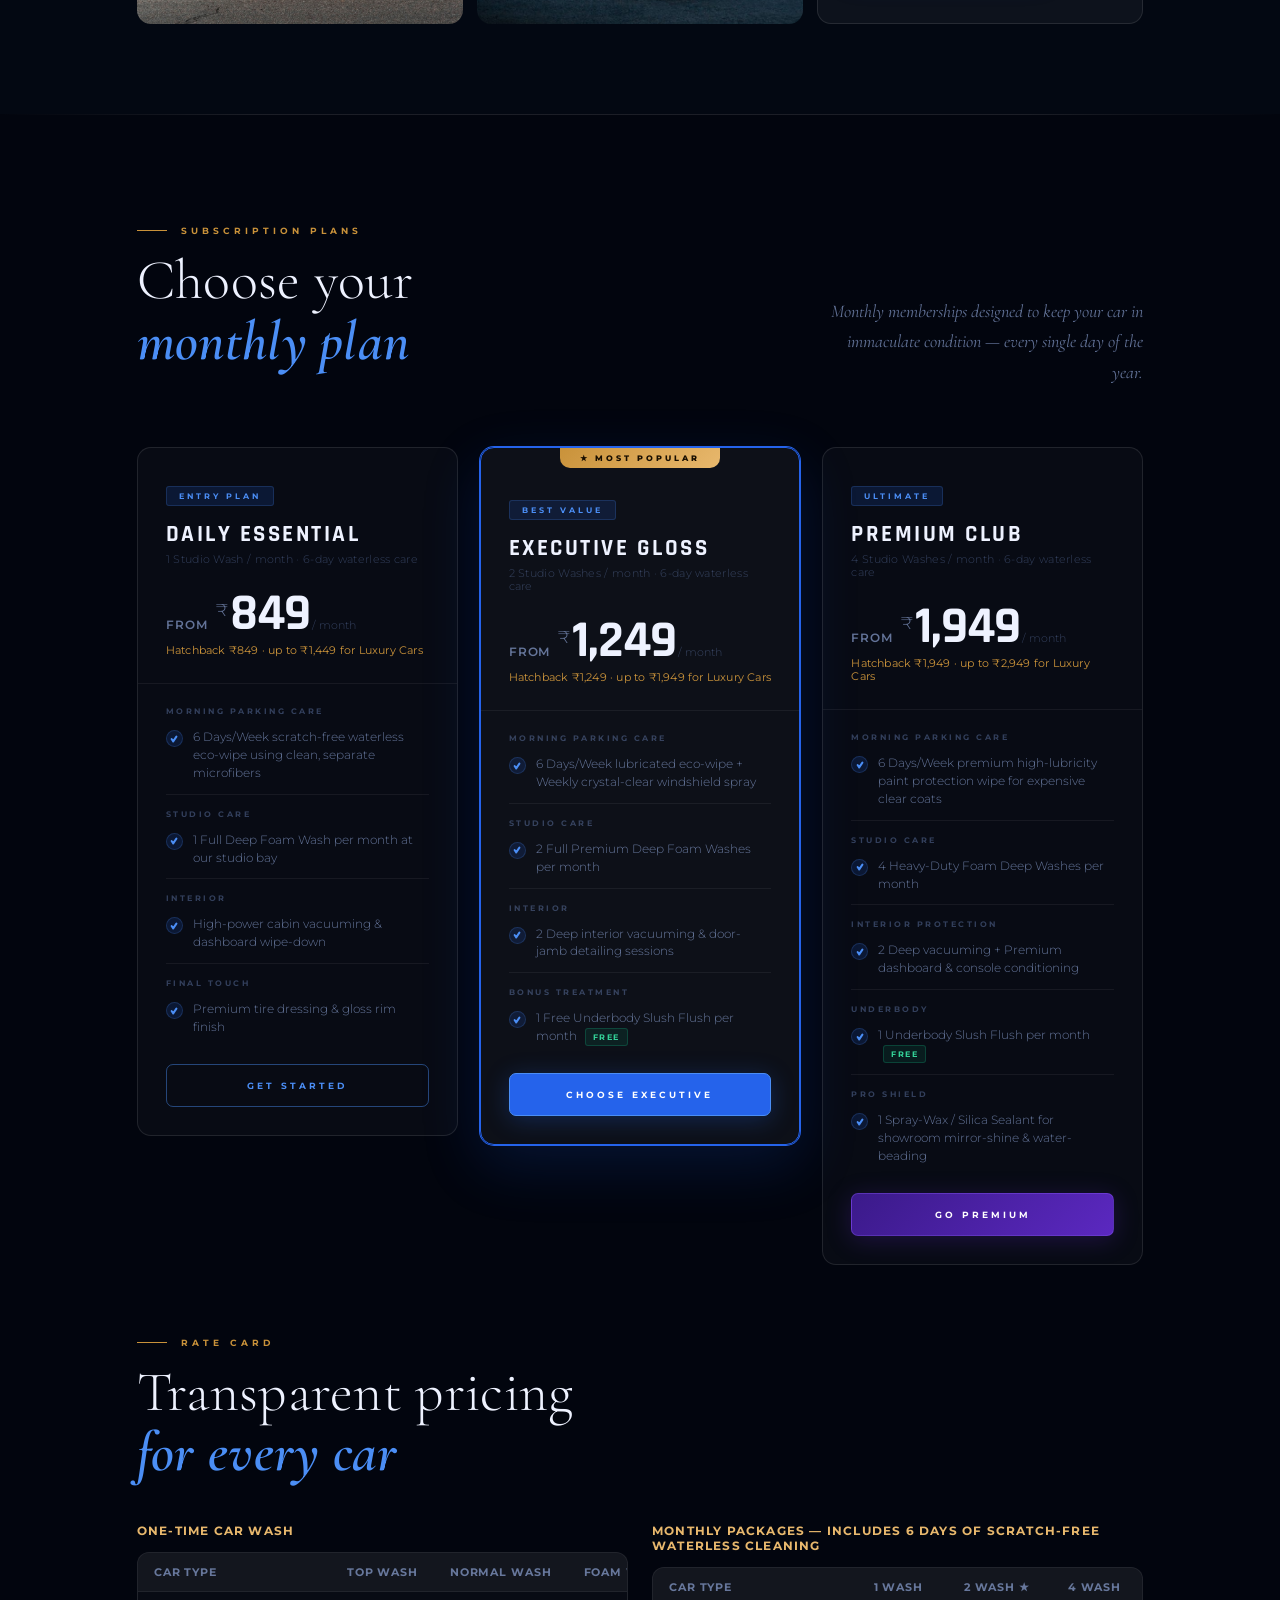
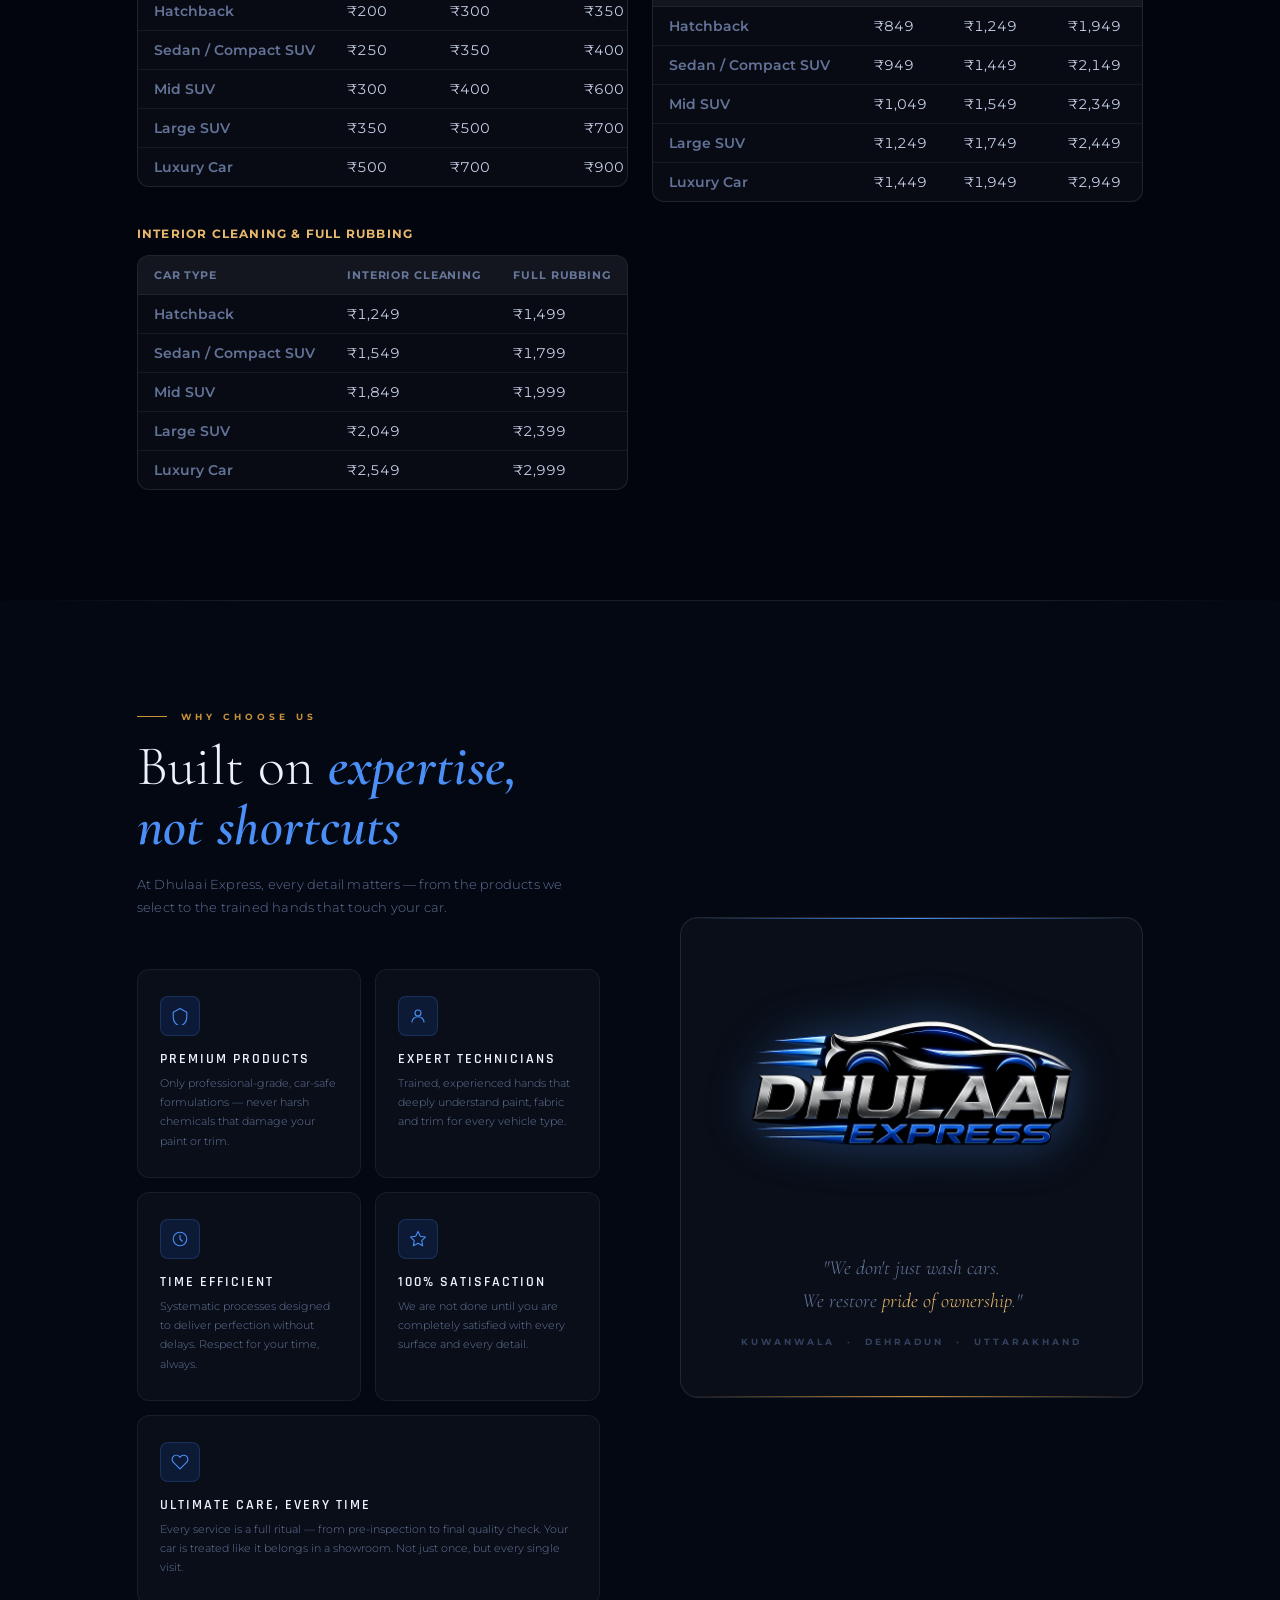
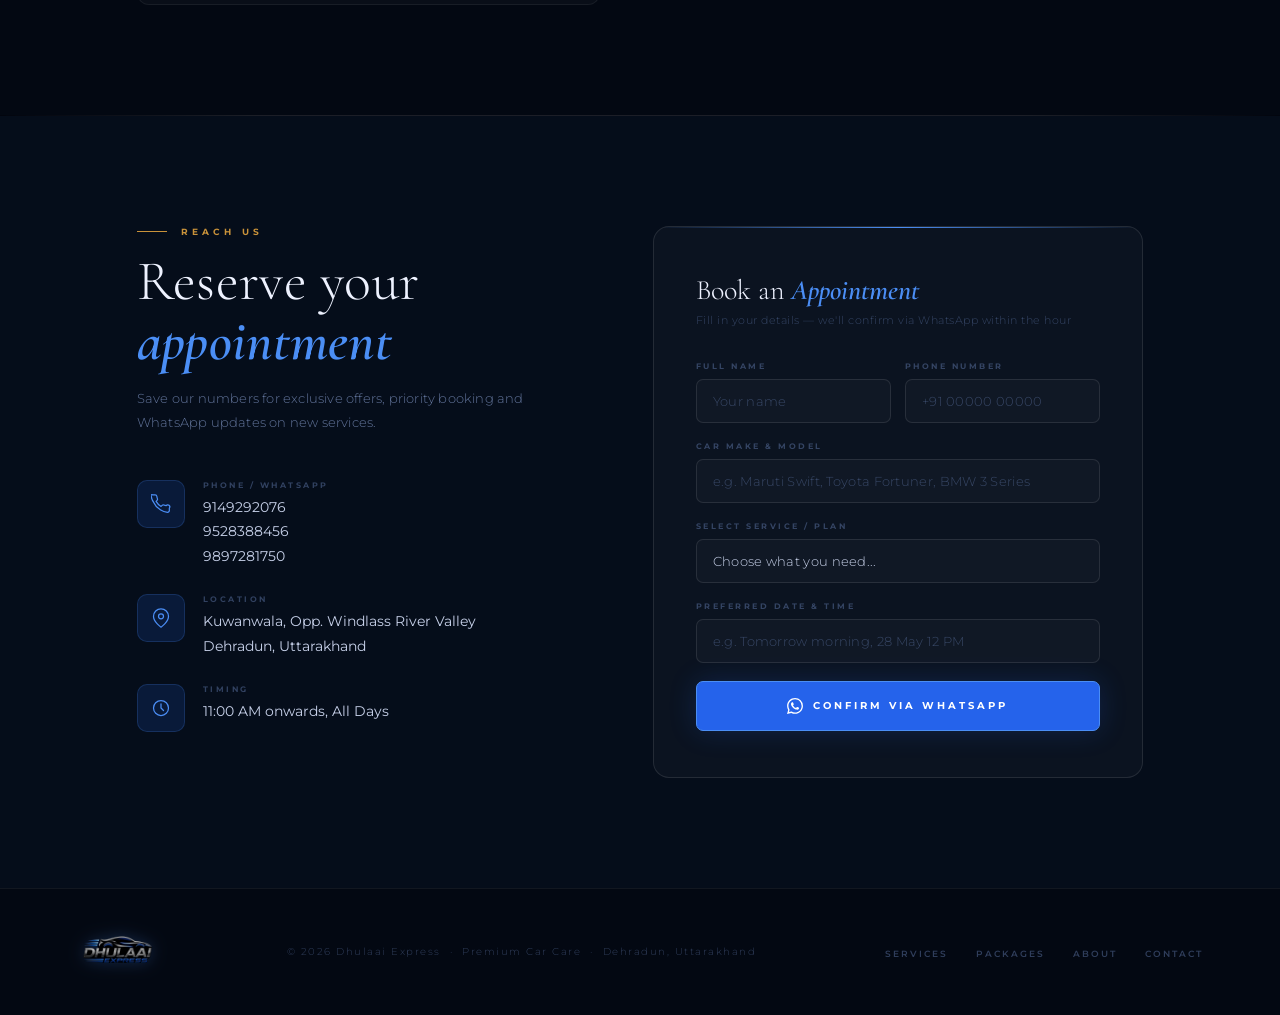
==== commit 8ffe6454: "update pricing to new July 2026 wash menu - plan cards now map to 1/2/4 wash packages with from-pric" ====
--- a/index.html
+++ b/index.html
@@ -292,13 +292,14 @@
           <div class="pkg-top">
             <span class="pkg-tier-tag">Entry Plan</span>
             <h3 class="pkg-name">Daily Essential</h3>
-            <p class="pkg-ideal">Best for Hatchbacks &amp; Compact Cars</p>
+            <p class="pkg-ideal">1 Studio Wash / month · 6-day waterless care</p>
             <div class="pkg-price-row">
+              <span class="pkg-from">from</span>
               <span class="pkg-symbol">₹</span>
               <span class="pkg-amount">849</span>
               <span class="pkg-per">/ month</span>
             </div>
-            <p class="pkg-note">That's just ₹28/day for a spotless car</p>
+            <p class="pkg-note">Hatchback ₹849 · up to ₹1,449 for Luxury Cars</p>
           </div>
           <div class="pkg-body">
             <p class="pkg-group-label">Morning Parking Care</p>
@@ -331,13 +332,14 @@
           <div class="pkg-top">
             <span class="pkg-tier-tag">Best Value</span>
             <h3 class="pkg-name">Executive Gloss</h3>
-            <p class="pkg-ideal">Best for Sedans &amp; Mid-SUVs</p>
+            <p class="pkg-ideal">2 Studio Washes / month · 6-day waterless care</p>
             <div class="pkg-price-row">
+              <span class="pkg-from">from</span>
               <span class="pkg-symbol">₹</span>
-              <span class="pkg-amount">1,349</span>
+              <span class="pkg-amount">1,249</span>
               <span class="pkg-per">/ month</span>
             </div>
-            <p class="pkg-note">Includes ₹500+ worth of bonus treatments free</p>
+            <p class="pkg-note">Hatchback ₹1,249 · up to ₹1,949 for Luxury Cars</p>
           </div>
           <div class="pkg-body">
             <p class="pkg-group-label">Morning Parking Care</p>
@@ -369,13 +371,14 @@
           <div class="pkg-top">
             <span class="pkg-tier-tag">Ultimate</span>
             <h3 class="pkg-name">Premium Club</h3>
-            <p class="pkg-ideal">Best for Luxury Cars &amp; Large SUVs</p>
+            <p class="pkg-ideal">4 Studio Washes / month · 6-day waterless care</p>
             <div class="pkg-price-row">
+              <span class="pkg-from">from</span>
               <span class="pkg-symbol">₹</span>
-              <span class="pkg-amount">2,499</span>
+              <span class="pkg-amount">1,949</span>
               <span class="pkg-per">/ month</span>
             </div>
-            <p class="pkg-note">The ultimate care for paint worth lakhs</p>
+            <p class="pkg-note">Hatchback ₹1,949 · up to ₹2,949 for Luxury Cars</p>
           </div>
           <div class="pkg-body">
             <p class="pkg-group-label">Morning Parking Care</p>
@@ -386,7 +389,7 @@
             <p class="pkg-group-label">Studio Care</p>
             <div class="pkg-feat">
               <div class="feat-check"><svg viewBox="0 0 10 10"><polyline points="2,5 4,8 8,2"/></svg></div>
-              <span class="feat-text">2 Heavy-Duty Foam Deep Washes per month</span>
+              <span class="feat-text">4 Heavy-Duty Foam Deep Washes per month</span>
             </div>
             <p class="pkg-group-label">Interior Protection</p>
             <div class="pkg-feat">
@@ -407,6 +410,73 @@
           </div>
         </div>
 
+      </div>
+
+      <!-- RATE CARD -->
+      <div class="rate-card reveal">
+        <div class="eyebrow">
+          <span class="eyebrow-line"></span>
+          <span class="eyebrow-text">Rate Card</span>
+        </div>
+        <h3 class="section-title rate-title">Transparent pricing<br><strong>for every car</strong></h3>
+
+        <div class="rate-tables">
+
+          <div class="rate-block">
+            <p class="rate-label">One-Time Car Wash</p>
+            <div class="rate-tbl-wrap">
+              <table class="rate-tbl">
+                <thead>
+                  <tr><th>Car Type</th><th>Top Wash</th><th>Normal Wash</th><th>Foam Wash</th></tr>
+                </thead>
+                <tbody>
+                  <tr><td>Hatchback</td><td>₹200</td><td>₹300</td><td>₹350</td></tr>
+                  <tr><td>Sedan / Compact SUV</td><td>₹250</td><td>₹350</td><td>₹400</td></tr>
+                  <tr><td>Mid SUV</td><td>₹300</td><td>₹400</td><td>₹600</td></tr>
+                  <tr><td>Large SUV</td><td>₹350</td><td>₹500</td><td>₹700</td></tr>
+                  <tr><td>Luxury Car</td><td>₹500</td><td>₹700</td><td>₹900</td></tr>
+                </tbody>
+              </table>
+            </div>
+          </div>
+
+          <div class="rate-block">
+            <p class="rate-label">Monthly Packages — includes 6 days of scratch-free waterless cleaning</p>
+            <div class="rate-tbl-wrap">
+              <table class="rate-tbl">
+                <thead>
+                  <tr><th>Car Type</th><th>1 Wash</th><th>2 Wash ★</th><th>4 Wash</th></tr>
+                </thead>
+                <tbody>
+                  <tr><td>Hatchback</td><td>₹849</td><td>₹1,249</td><td>₹1,949</td></tr>
+                  <tr><td>Sedan / Compact SUV</td><td>₹949</td><td>₹1,449</td><td>₹2,149</td></tr>
+                  <tr><td>Mid SUV</td><td>₹1,049</td><td>₹1,549</td><td>₹2,349</td></tr>
+                  <tr><td>Large SUV</td><td>₹1,249</td><td>₹1,749</td><td>₹2,449</td></tr>
+                  <tr><td>Luxury Car</td><td>₹1,449</td><td>₹1,949</td><td>₹2,949</td></tr>
+                </tbody>
+              </table>
+            </div>
+          </div>
+
+          <div class="rate-block">
+            <p class="rate-label">Interior Cleaning &amp; Full Rubbing</p>
+            <div class="rate-tbl-wrap">
+              <table class="rate-tbl">
+                <thead>
+                  <tr><th>Car Type</th><th>Interior Cleaning</th><th>Full Rubbing</th></tr>
+                </thead>
+                <tbody>
+                  <tr><td>Hatchback</td><td>₹1,249</td><td>₹1,499</td></tr>
+                  <tr><td>Sedan / Compact SUV</td><td>₹1,549</td><td>₹1,799</td></tr>
+                  <tr><td>Mid SUV</td><td>₹1,849</td><td>₹1,999</td></tr>
+                  <tr><td>Large SUV</td><td>₹2,049</td><td>₹2,399</td></tr>
+                  <tr><td>Luxury Car</td><td>₹2,549</td><td>₹2,999</td></tr>
+                </tbody>
+              </table>
+            </div>
+          </div>
+
+        </div>
       </div>
     </div>
   </section>
@@ -564,9 +634,9 @@
                 <option value="Rubbing">Rubbing</option>
               </optgroup>
               <optgroup label="Monthly Subscription Plans">
-                <option value="Daily Essential — ₹849/month">Daily Essential — ₹849/month</option>
-                <option value="Executive Gloss — ₹1,349/month">Executive Gloss — ₹1,349/month</option>
-                <option value="Premium Club — ₹2,499/month">Premium Club — ₹2,499/month</option>
+                <option value="Daily Essential (1 Wash) — from ₹849/month">Daily Essential (1 Wash) — from ₹849/month</option>
+                <option value="Executive Gloss (2 Wash) — from ₹1,249/month">Executive Gloss (2 Wash) — from ₹1,249/month</option>
+                <option value="Premium Club (4 Wash) — from ₹1,949/month">Premium Club (4 Wash) — from ₹1,949/month</option>
               </optgroup>
             </select>
           </div>
--- a/css/style.css
+++ b/css/style.css
@@ -1865,3 +1865,73 @@
   .packages-note { text-align: left; max-width: 100%; }
   .form-box { padding: 32px 24px; }
 }
+
+/* ── Rate card (pricing tables) ─────────────────────────────── */
+.pkg-from {
+  font-family: var(--font-sans);
+  font-size: 12px;
+  font-weight: 600;
+  text-transform: uppercase;
+  letter-spacing: 0.08em;
+  color: var(--text-muted);
+  margin-right: 6px;
+}
+
+.rate-card { margin-top: 72px; }
+.rate-title { margin-bottom: 40px; }
+
+.rate-tables {
+  display: grid;
+  grid-template-columns: repeat(auto-fit, minmax(320px, 1fr));
+  gap: 24px;
+  align-items: start;
+}
+
+.rate-label {
+  font-family: var(--font-sans);
+  font-size: 12px;
+  font-weight: 700;
+  text-transform: uppercase;
+  letter-spacing: 0.1em;
+  color: var(--gold-light);
+  margin-bottom: 14px;
+}
+
+.rate-tbl-wrap {
+  overflow-x: auto;
+  border: 1px solid var(--border2);
+  border-radius: 12px;
+  background: var(--card-bg);
+}
+
+.rate-tbl {
+  width: 100%;
+  border-collapse: collapse;
+  font-family: var(--font-sans);
+  font-size: 13.5px;
+}
+
+.rate-tbl th {
+  text-align: left;
+  padding: 12px 16px;
+  font-size: 11px;
+  font-weight: 700;
+  text-transform: uppercase;
+  letter-spacing: 0.08em;
+  color: var(--text-muted);
+  background: var(--surface2);
+  border-bottom: 1px solid var(--border2);
+  white-space: nowrap;
+}
+
+.rate-tbl td {
+  padding: 11px 16px;
+  color: var(--text);
+  border-bottom: 1px solid var(--border);
+  white-space: nowrap;
+}
+
+.rate-tbl tbody tr:last-child td { border-bottom: none; }
+.rate-tbl tbody tr:hover td { background: var(--card-hover); }
+.rate-tbl td:first-child { color: var(--text-muted); font-weight: 600; }
+.rate-tbl td:not(:first-child) { font-variant-numeric: tabular-nums; }
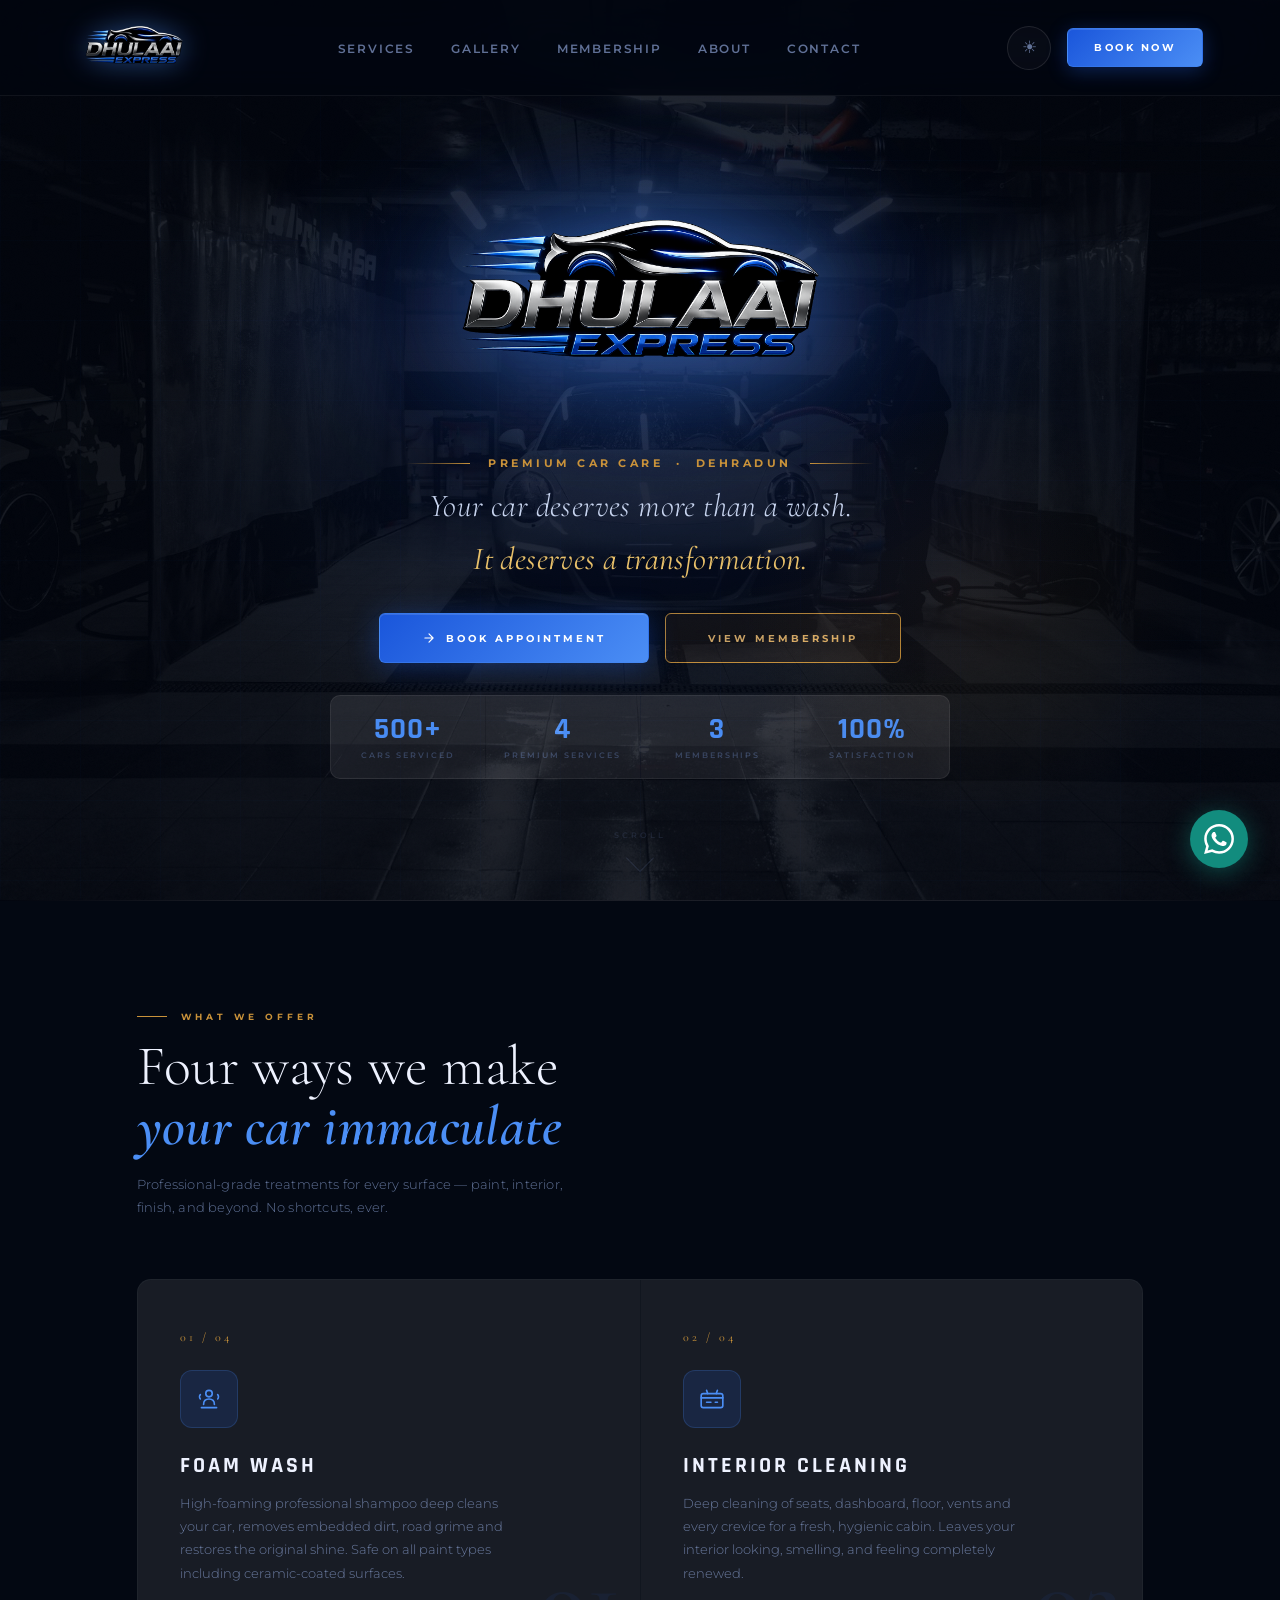
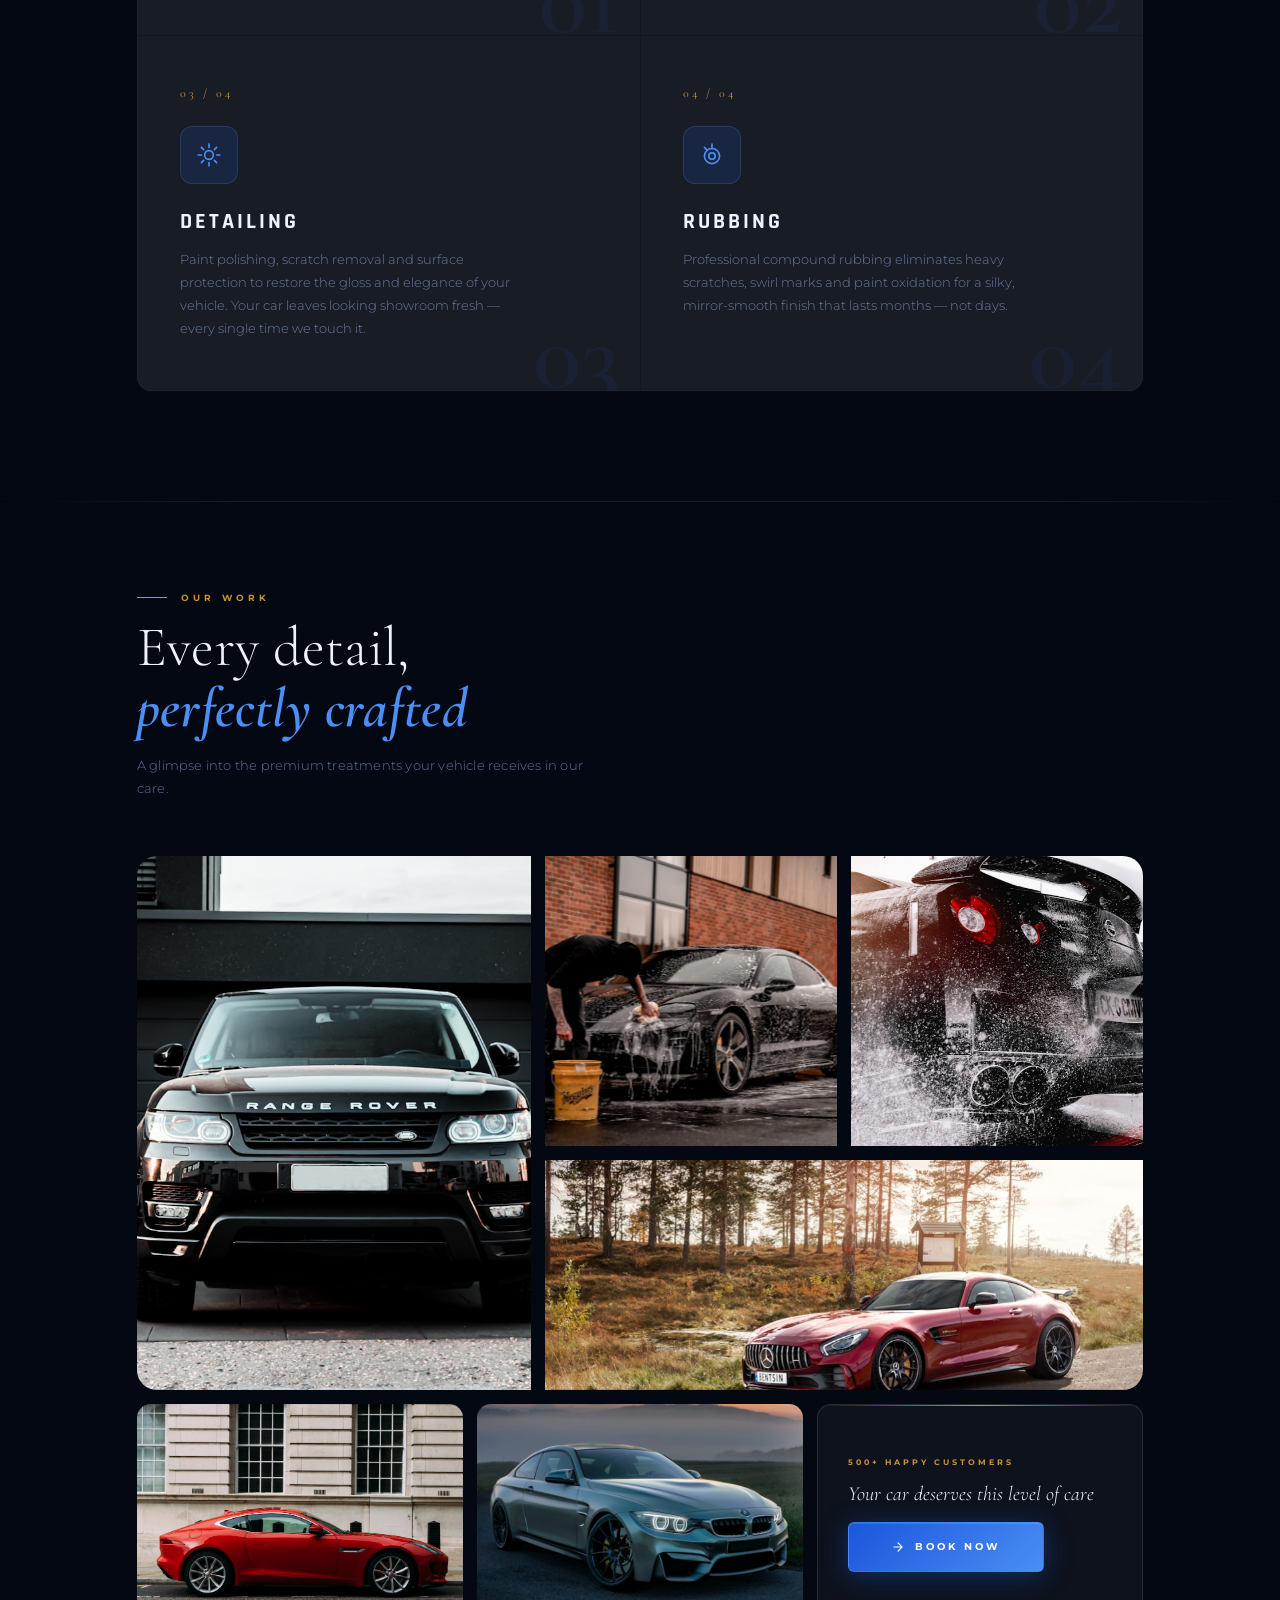
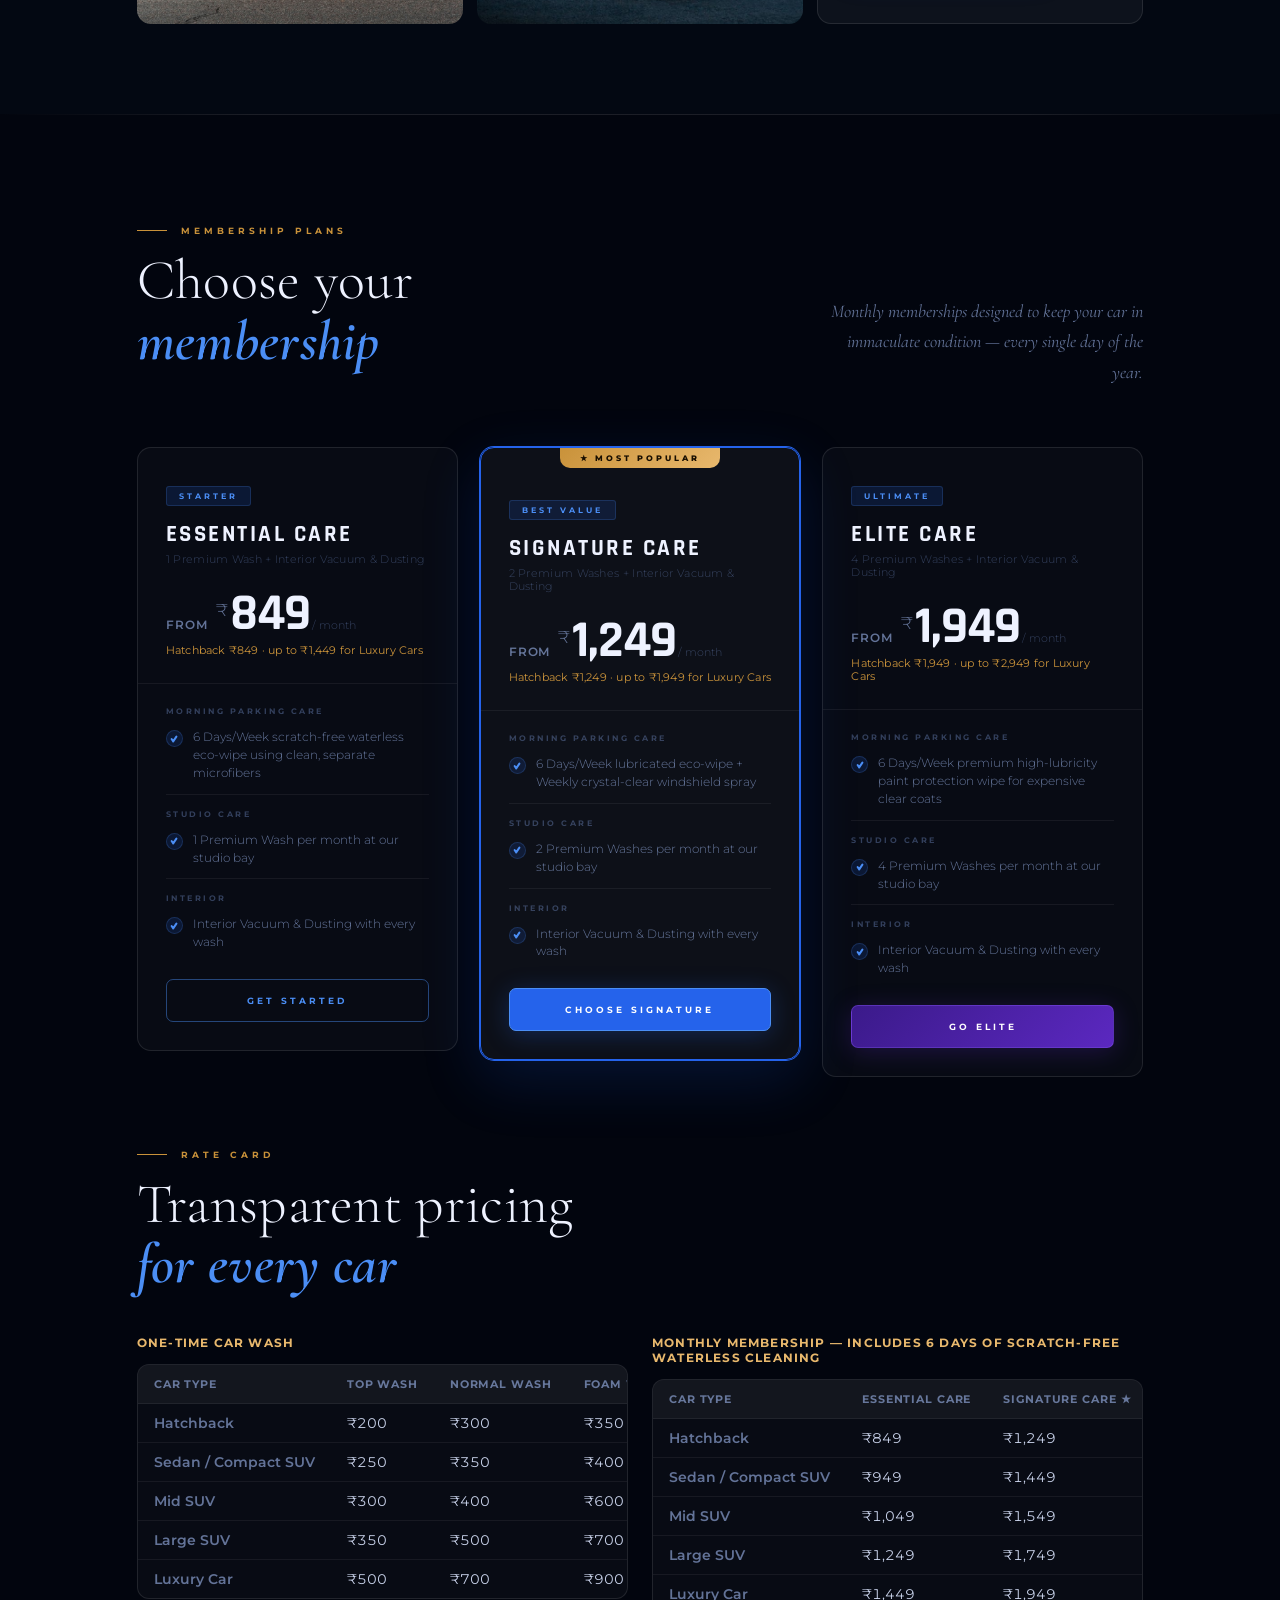
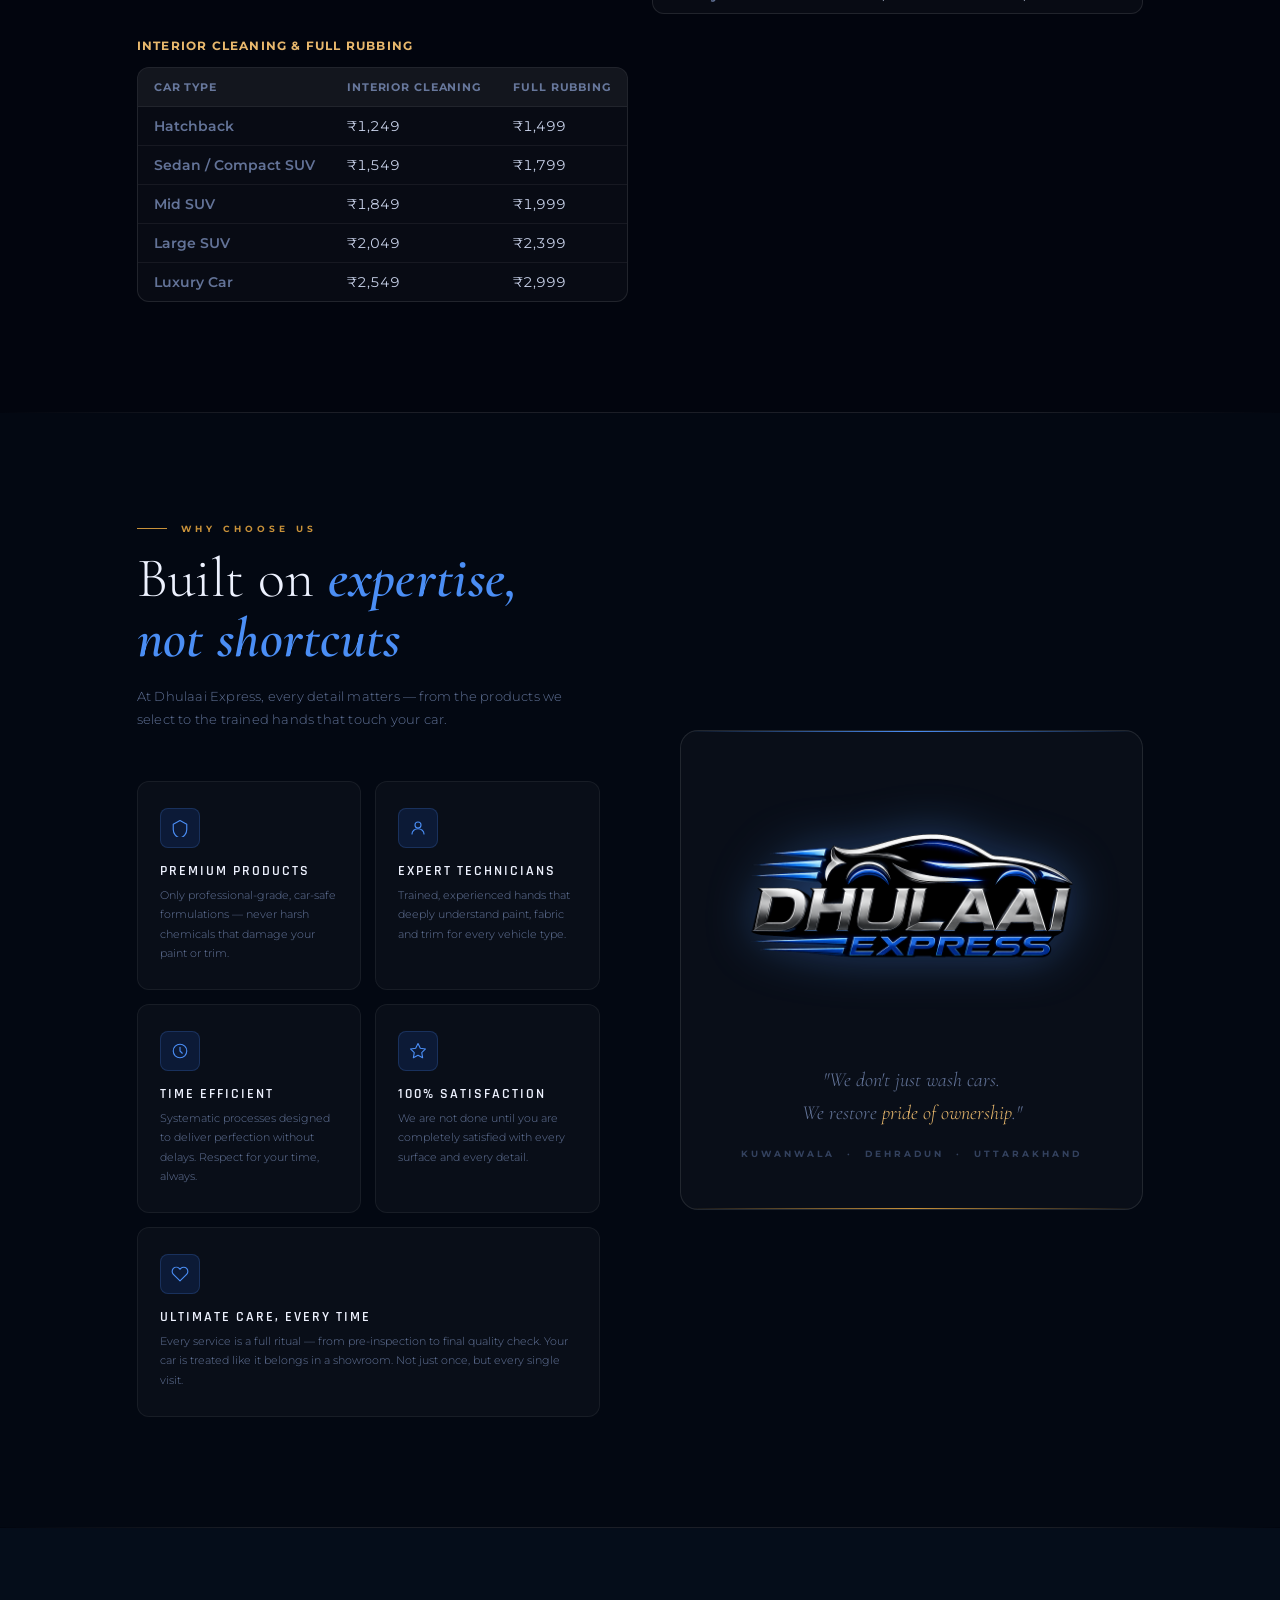
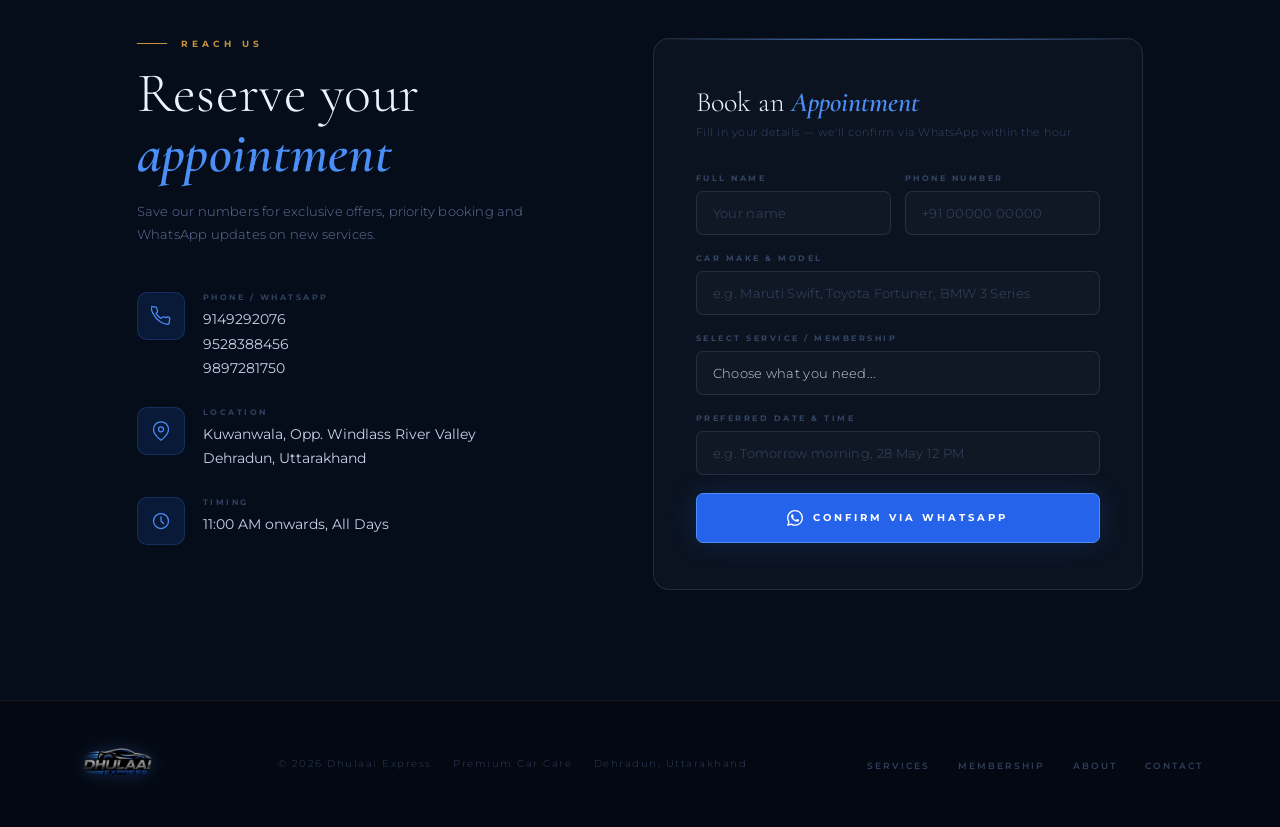
==== commit 09c44eb9: "website: rename plans to Essential/Signature/Elite Care memberships - cards now list X Premium Washe" ====
--- a/index.html
+++ b/index.html
@@ -3,7 +3,7 @@
 <head>
   <meta charset="UTF-8">
   <meta name="viewport" content="width=device-width, initial-scale=1.0">
-  <meta name="description" content="Dhulaai Express — Premium Car Wash & Detailing in Dehradun. Foam Wash, Interior Cleaning, Detailing, Rubbing. Monthly subscription plans starting ₹849.">
+  <meta name="description" content="Dhulaai Express — Premium Car Wash & Detailing in Dehradun. Foam Wash, Interior Cleaning, Detailing, Rubbing. Monthly memberships starting ₹849.">
   <meta name="keywords" content="car wash Dehradun, car detailing Dehradun, Dhulaai Express, premium car care">
   <meta property="og:title" content="Dhulaai Express — Premium Car Care | Dehradun">
   <meta property="og:description" content="Your car deserves more than a wash. It deserves a transformation.">
@@ -23,7 +23,7 @@
     <ul class="nav-links">
       <li><a href="#services">Services</a></li>
       <li><a href="#gallery">Gallery</a></li>
-      <li><a href="#packages">Packages</a></li>
+      <li><a href="#packages">Membership</a></li>
       <li><a href="#why">About</a></li>
       <li><a href="#contact">Contact</a></li>
     </ul>
@@ -70,7 +70,7 @@
         </svg>
         Book Appointment
       </a>
-      <a href="#packages" class="btn-ghost">View Packages</a>
+      <a href="#packages" class="btn-ghost">View Membership</a>
     </div>
 
     <!-- Stat bar -->
@@ -85,7 +85,7 @@
       </div>
       <div class="h-stat">
         <div class="h-stat-num">3</div>
-        <div class="h-stat-label">Monthly Plans</div>
+        <div class="h-stat-label">Memberships</div>
       </div>
       <div class="h-stat">
         <div class="h-stat-num">100%</div>
@@ -278,21 +278,21 @@
         <div>
           <div class="eyebrow">
             <span class="eyebrow-line"></span>
-            <span class="eyebrow-text">Subscription Plans</span>
-          </div>
-          <h2 class="section-title">Choose your<br><strong>monthly plan</strong></h2>
+            <span class="eyebrow-text">Membership Plans</span>
+          </div>
+          <h2 class="section-title">Choose your<br><strong>membership</strong></h2>
         </div>
         <p class="packages-note">Monthly memberships designed to keep your car in immaculate condition — every single day of the year.</p>
       </div>
 
       <div class="pkg-grid">
 
-        <!-- DAILY ESSENTIAL -->
+        <!-- ESSENTIAL CARE -->
         <div class="pkg reveal delay-1">
           <div class="pkg-top">
-            <span class="pkg-tier-tag">Entry Plan</span>
-            <h3 class="pkg-name">Daily Essential</h3>
-            <p class="pkg-ideal">1 Studio Wash / month · 6-day waterless care</p>
+            <span class="pkg-tier-tag">Starter</span>
+            <h3 class="pkg-name">Essential Care</h3>
+            <p class="pkg-ideal">1 Premium Wash + Interior Vacuum &amp; Dusting</p>
             <div class="pkg-price-row">
               <span class="pkg-from">from</span>
               <span class="pkg-symbol">₹</span>
@@ -310,29 +310,24 @@
             <p class="pkg-group-label">Studio Care</p>
             <div class="pkg-feat">
               <div class="feat-check"><svg viewBox="0 0 10 10"><polyline points="2,5 4,8 8,2"/></svg></div>
-              <span class="feat-text">1 Full Deep Foam Wash per month at our studio bay</span>
+              <span class="feat-text">1 Premium Wash per month at our studio bay</span>
             </div>
             <p class="pkg-group-label">Interior</p>
             <div class="pkg-feat">
               <div class="feat-check"><svg viewBox="0 0 10 10"><polyline points="2,5 4,8 8,2"/></svg></div>
-              <span class="feat-text">High-power cabin vacuuming &amp; dashboard wipe-down</span>
-            </div>
-            <p class="pkg-group-label">Final Touch</p>
-            <div class="pkg-feat">
-              <div class="feat-check"><svg viewBox="0 0 10 10"><polyline points="2,5 4,8 8,2"/></svg></div>
-              <span class="feat-text">Premium tire dressing &amp; gloss rim finish</span>
+              <span class="feat-text">Interior Vacuum &amp; Dusting with every wash</span>
             </div>
             <a href="#contact" class="pkg-btn pkg-btn-outline">Get Started</a>
           </div>
         </div>
 
-        <!-- EXECUTIVE GLOSS — FEATURED -->
+        <!-- SIGNATURE CARE — FEATURED -->
         <div class="pkg featured reveal delay-2">
           <div class="popular-badge">★ Most Popular</div>
           <div class="pkg-top">
             <span class="pkg-tier-tag">Best Value</span>
-            <h3 class="pkg-name">Executive Gloss</h3>
-            <p class="pkg-ideal">2 Studio Washes / month · 6-day waterless care</p>
+            <h3 class="pkg-name">Signature Care</h3>
+            <p class="pkg-ideal">2 Premium Washes + Interior Vacuum &amp; Dusting</p>
             <div class="pkg-price-row">
               <span class="pkg-from">from</span>
               <span class="pkg-symbol">₹</span>
@@ -350,28 +345,23 @@
             <p class="pkg-group-label">Studio Care</p>
             <div class="pkg-feat">
               <div class="feat-check"><svg viewBox="0 0 10 10"><polyline points="2,5 4,8 8,2"/></svg></div>
-              <span class="feat-text">2 Full Premium Deep Foam Washes per month</span>
+              <span class="feat-text">2 Premium Washes per month at our studio bay</span>
             </div>
             <p class="pkg-group-label">Interior</p>
             <div class="pkg-feat">
               <div class="feat-check"><svg viewBox="0 0 10 10"><polyline points="2,5 4,8 8,2"/></svg></div>
-              <span class="feat-text">2 Deep interior vacuuming &amp; door-jamb detailing sessions</span>
-            </div>
-            <p class="pkg-group-label">Bonus Treatment</p>
-            <div class="pkg-feat">
-              <div class="feat-check"><svg viewBox="0 0 10 10"><polyline points="2,5 4,8 8,2"/></svg></div>
-              <span class="feat-text">1 Free Underbody Slush Flush per month <span class="free-pill">Free</span></span>
-            </div>
-            <a href="#contact" class="pkg-btn pkg-btn-primary">Choose Executive</a>
-          </div>
-        </div>
-
-        <!-- PREMIUM CLUB -->
+              <span class="feat-text">Interior Vacuum &amp; Dusting with every wash</span>
+            </div>
+            <a href="#contact" class="pkg-btn pkg-btn-primary">Choose Signature</a>
+          </div>
+        </div>
+
+        <!-- ELITE CARE -->
         <div class="pkg reveal delay-3">
           <div class="pkg-top">
             <span class="pkg-tier-tag">Ultimate</span>
-            <h3 class="pkg-name">Premium Club</h3>
-            <p class="pkg-ideal">4 Studio Washes / month · 6-day waterless care</p>
+            <h3 class="pkg-name">Elite Care</h3>
+            <p class="pkg-ideal">4 Premium Washes + Interior Vacuum &amp; Dusting</p>
             <div class="pkg-price-row">
               <span class="pkg-from">from</span>
               <span class="pkg-symbol">₹</span>
@@ -389,24 +379,14 @@
             <p class="pkg-group-label">Studio Care</p>
             <div class="pkg-feat">
               <div class="feat-check"><svg viewBox="0 0 10 10"><polyline points="2,5 4,8 8,2"/></svg></div>
-              <span class="feat-text">4 Heavy-Duty Foam Deep Washes per month</span>
-            </div>
-            <p class="pkg-group-label">Interior Protection</p>
-            <div class="pkg-feat">
-              <div class="feat-check"><svg viewBox="0 0 10 10"><polyline points="2,5 4,8 8,2"/></svg></div>
-              <span class="feat-text">2 Deep vacuuming + Premium dashboard &amp; console conditioning</span>
-            </div>
-            <p class="pkg-group-label">Underbody</p>
-            <div class="pkg-feat">
-              <div class="feat-check"><svg viewBox="0 0 10 10"><polyline points="2,5 4,8 8,2"/></svg></div>
-              <span class="feat-text">1 Underbody Slush Flush per month <span class="free-pill">Free</span></span>
-            </div>
-            <p class="pkg-group-label">Pro Shield</p>
-            <div class="pkg-feat">
-              <div class="feat-check"><svg viewBox="0 0 10 10"><polyline points="2,5 4,8 8,2"/></svg></div>
-              <span class="feat-text">1 Spray-Wax / Silica Sealant for showroom mirror-shine &amp; water-beading</span>
-            </div>
-            <a href="#contact" class="pkg-btn pkg-btn-premium">Go Premium</a>
+              <span class="feat-text">4 Premium Washes per month at our studio bay</span>
+            </div>
+            <p class="pkg-group-label">Interior</p>
+            <div class="pkg-feat">
+              <div class="feat-check"><svg viewBox="0 0 10 10"><polyline points="2,5 4,8 8,2"/></svg></div>
+              <span class="feat-text">Interior Vacuum &amp; Dusting with every wash</span>
+            </div>
+            <a href="#contact" class="pkg-btn pkg-btn-premium">Go Elite</a>
           </div>
         </div>
 
@@ -441,11 +421,11 @@
           </div>
 
           <div class="rate-block">
-            <p class="rate-label">Monthly Packages — includes 6 days of scratch-free waterless cleaning</p>
+            <p class="rate-label">Monthly Membership — includes 6 days of scratch-free waterless cleaning</p>
             <div class="rate-tbl-wrap">
               <table class="rate-tbl">
                 <thead>
-                  <tr><th>Car Type</th><th>1 Wash</th><th>2 Wash ★</th><th>4 Wash</th></tr>
+                  <tr><th>Car Type</th><th>Essential Care</th><th>Signature Care ★</th><th>Elite Care</th></tr>
                 </thead>
                 <tbody>
                   <tr><td>Hatchback</td><td>₹849</td><td>₹1,249</td><td>₹1,949</td></tr>
@@ -624,7 +604,7 @@
             <input class="f-input" id="f-car" type="text" placeholder="e.g. Maruti Swift, Toyota Fortuner, BMW 3 Series">
           </div>
           <div class="form-group">
-            <label class="f-label" for="f-service">Select Service / Plan</label>
+            <label class="f-label" for="f-service">Select Service / Membership</label>
             <select class="f-input" id="f-service">
               <option value="">Choose what you need...</option>
               <optgroup label="One-Time Services">
@@ -633,10 +613,10 @@
                 <option value="Detailing">Detailing</option>
                 <option value="Rubbing">Rubbing</option>
               </optgroup>
-              <optgroup label="Monthly Subscription Plans">
-                <option value="Daily Essential (1 Wash) — from ₹849/month">Daily Essential (1 Wash) — from ₹849/month</option>
-                <option value="Executive Gloss (2 Wash) — from ₹1,249/month">Executive Gloss (2 Wash) — from ₹1,249/month</option>
-                <option value="Premium Club (4 Wash) — from ₹1,949/month">Premium Club (4 Wash) — from ₹1,949/month</option>
+              <optgroup label="Monthly Memberships">
+                <option value="Essential Care Membership — from ₹849/month">Essential Care Membership — from ₹849/month</option>
+                <option value="Signature Care Membership — from ₹1,249/month">Signature Care Membership — from ₹1,249/month</option>
+                <option value="Elite Care Membership — from ₹1,949/month">Elite Care Membership — from ₹1,949/month</option>
               </optgroup>
             </select>
           </div>
@@ -663,7 +643,7 @@
       <p class="footer-copy">© 2026 Dhulaai Express &nbsp;·&nbsp; Premium Car Care &nbsp;·&nbsp; Dehradun, Uttarakhand</p>
       <ul class="footer-links">
         <li><a href="#services">Services</a></li>
-        <li><a href="#packages">Packages</a></li>
+        <li><a href="#packages">Membership</a></li>
         <li><a href="#why">About</a></li>
         <li><a href="#contact">Contact</a></li>
       </ul>
